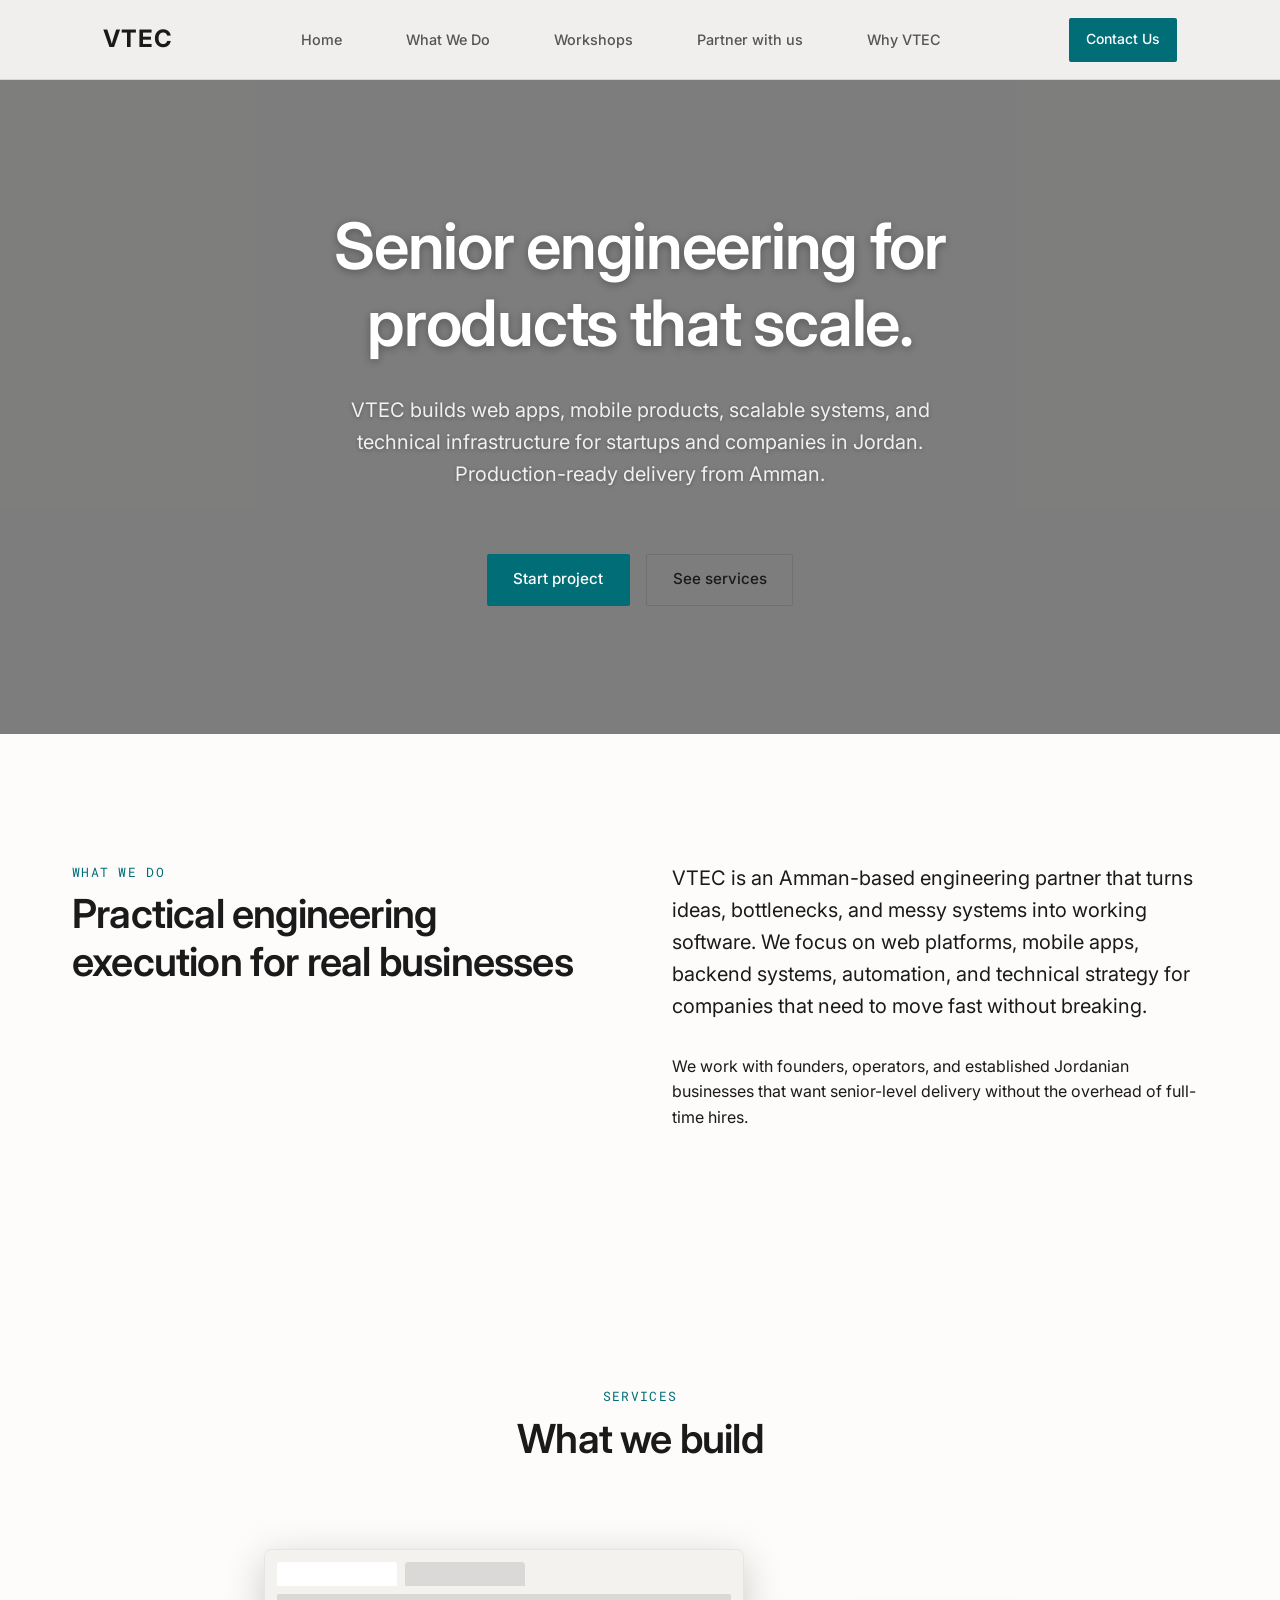
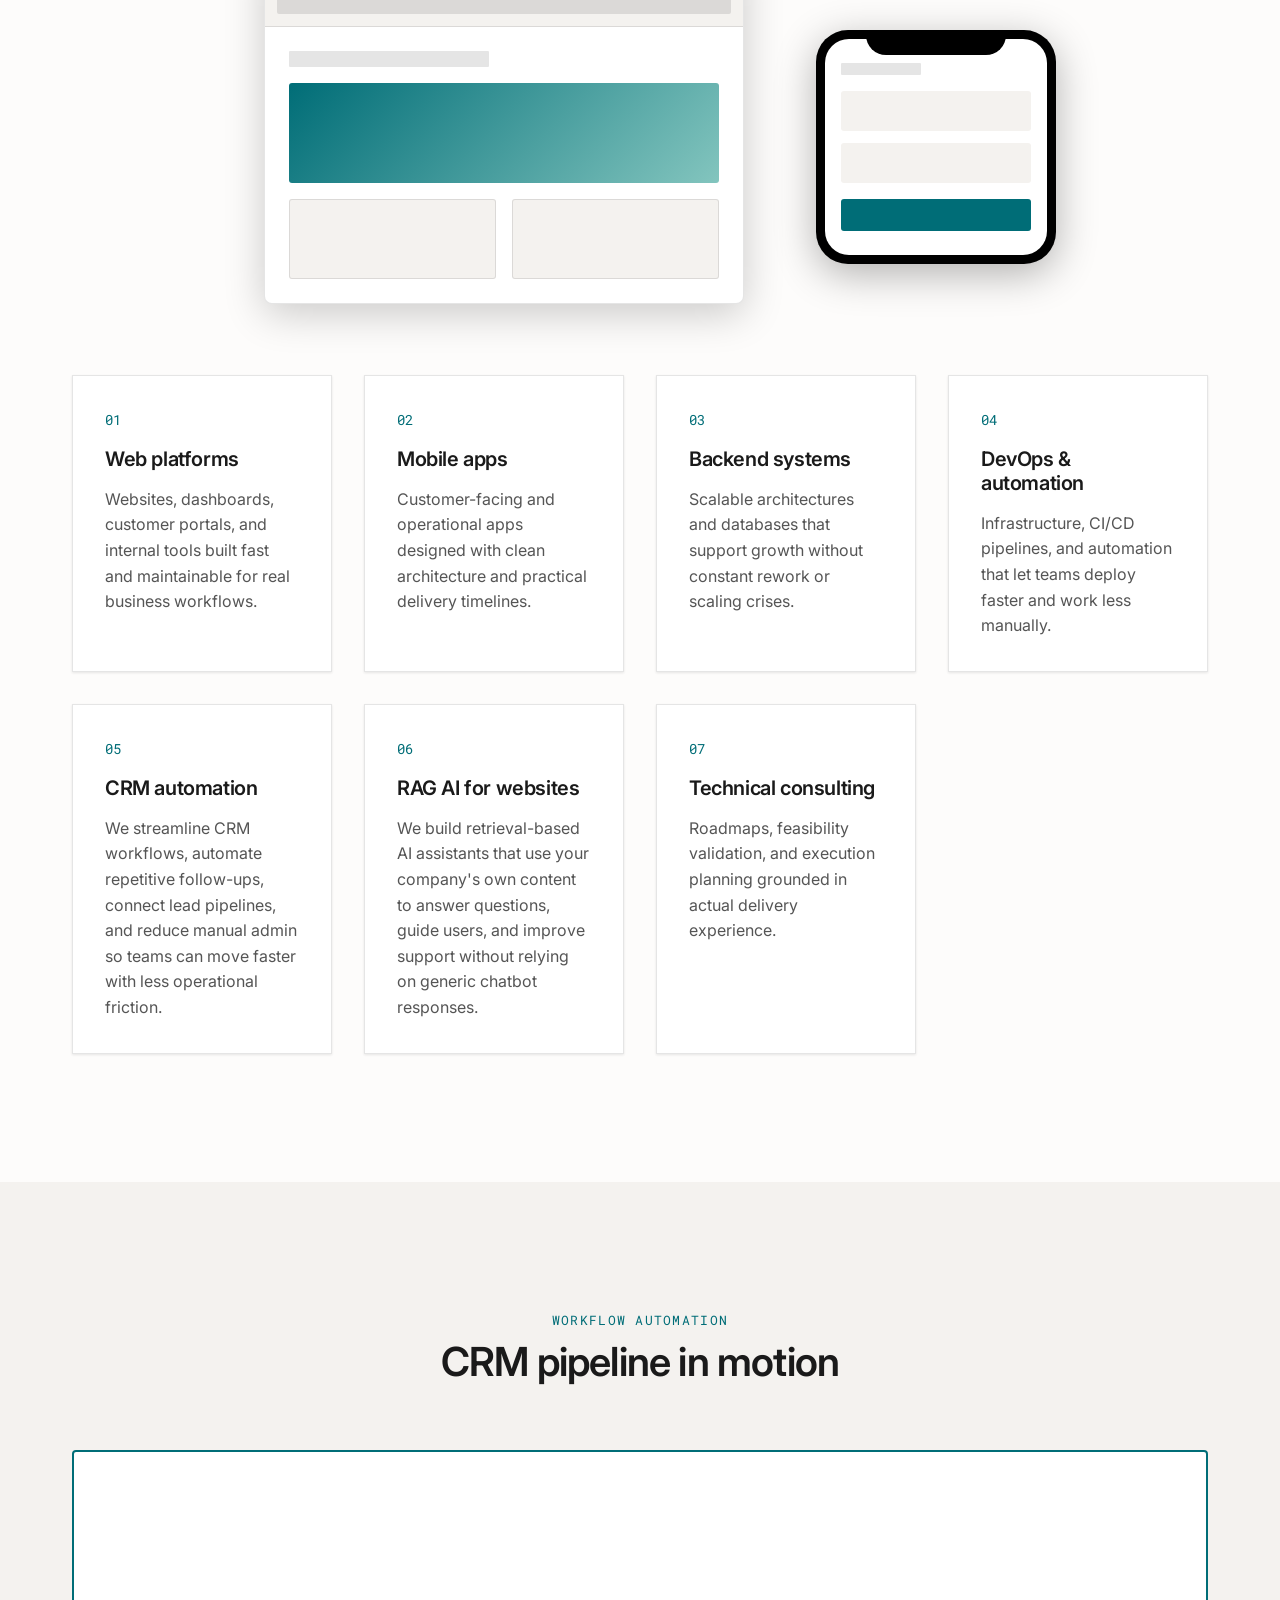
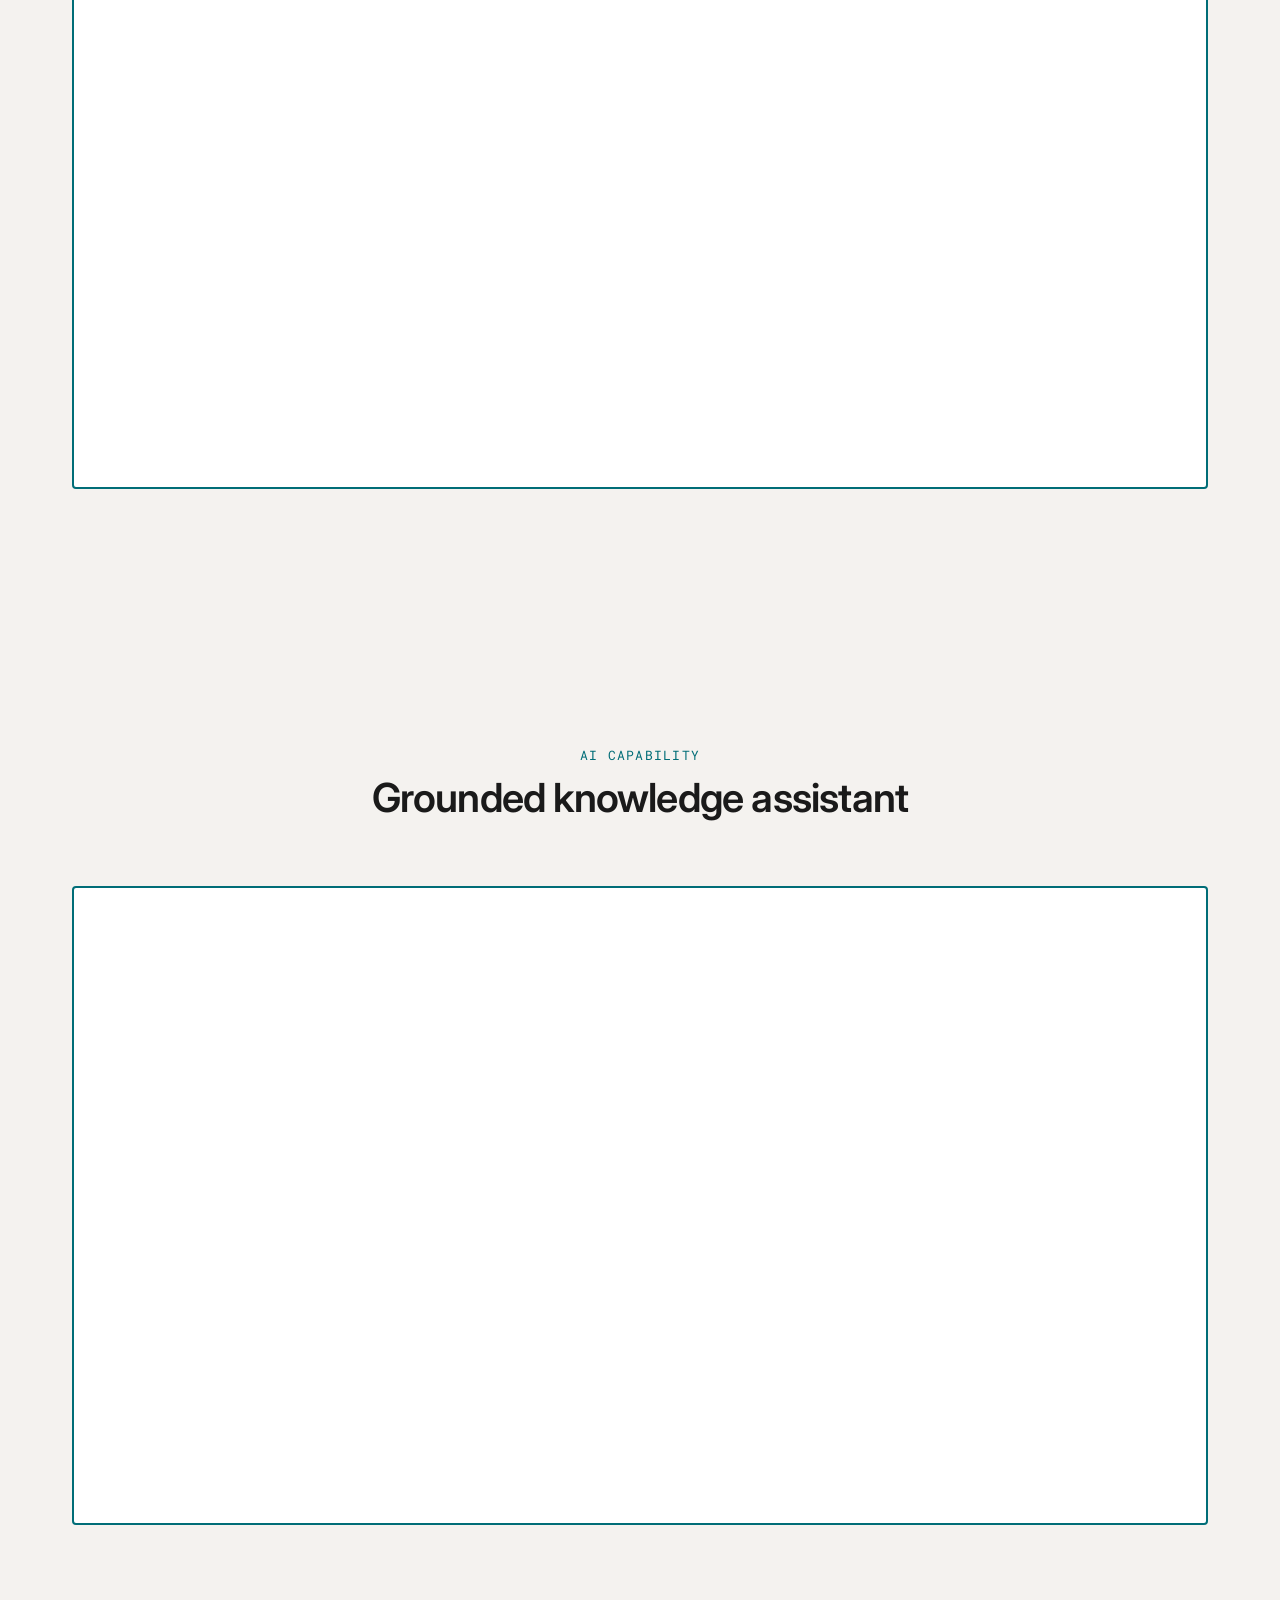
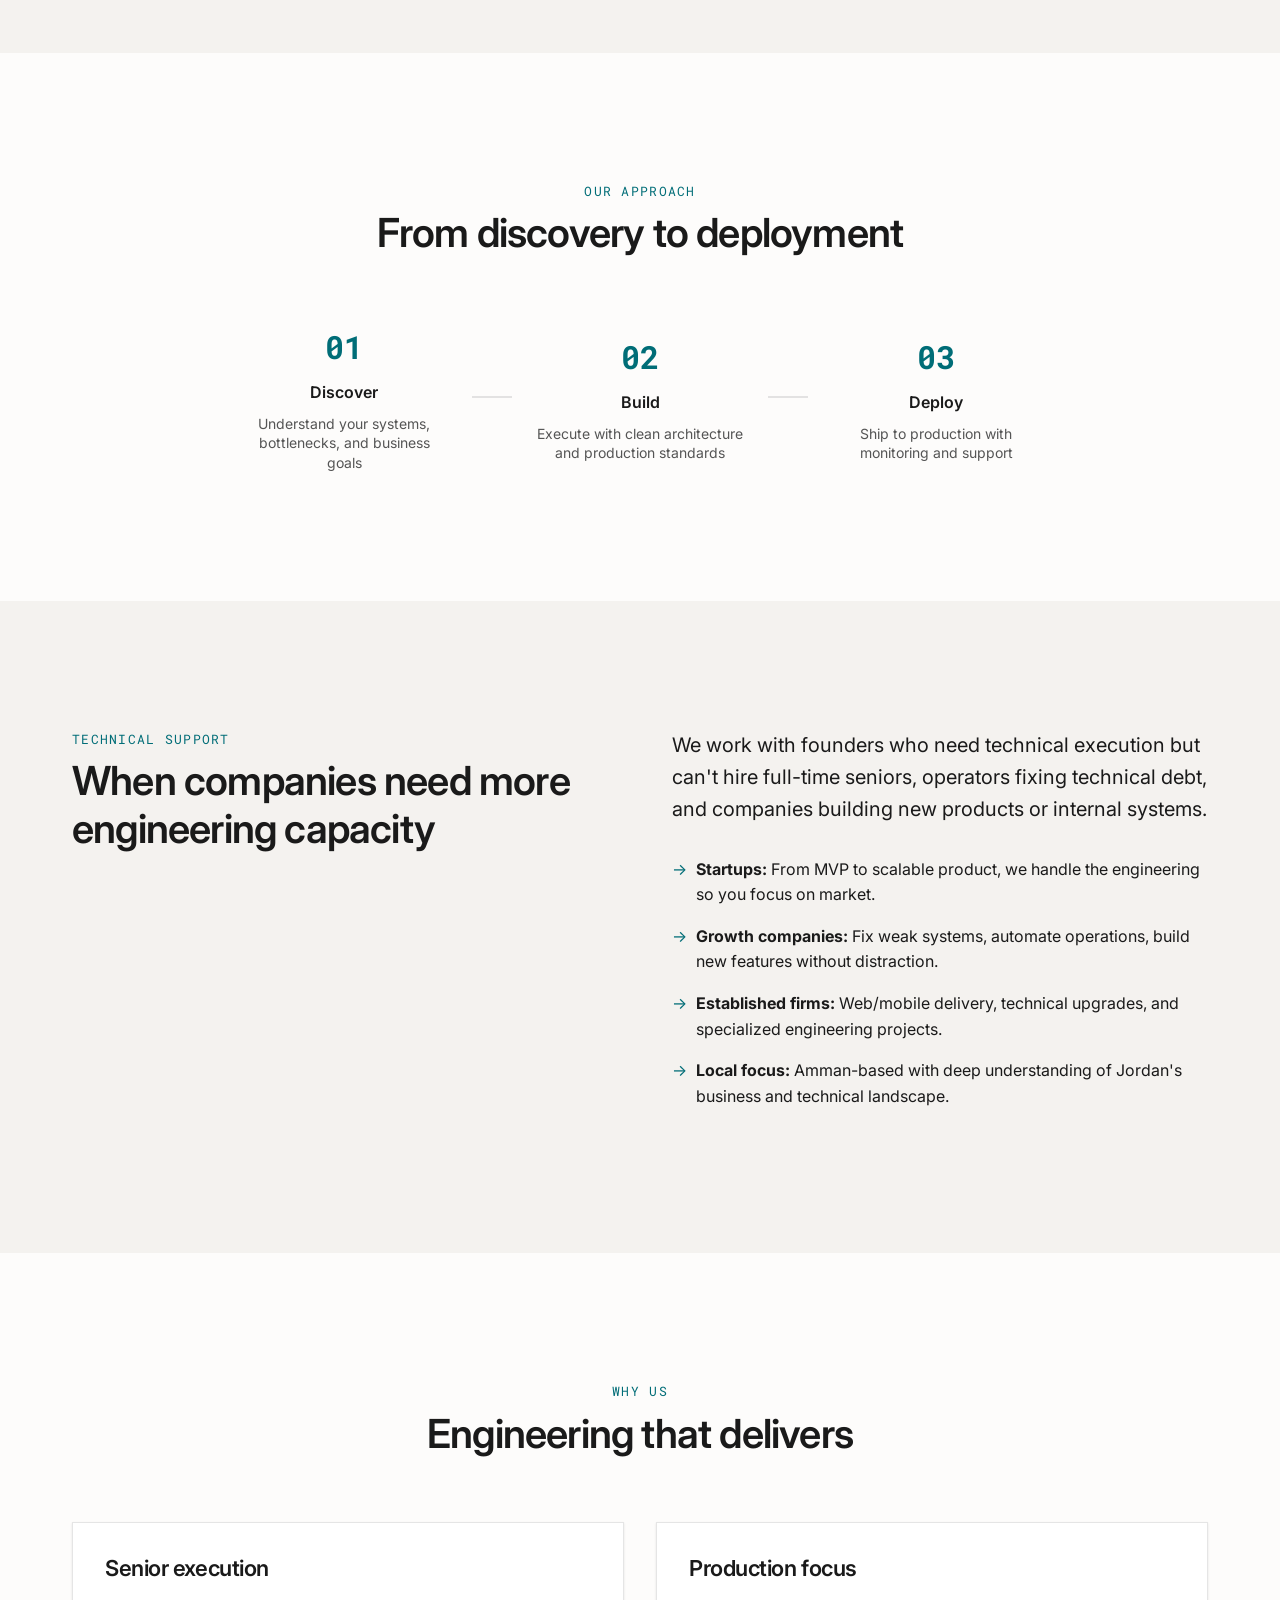
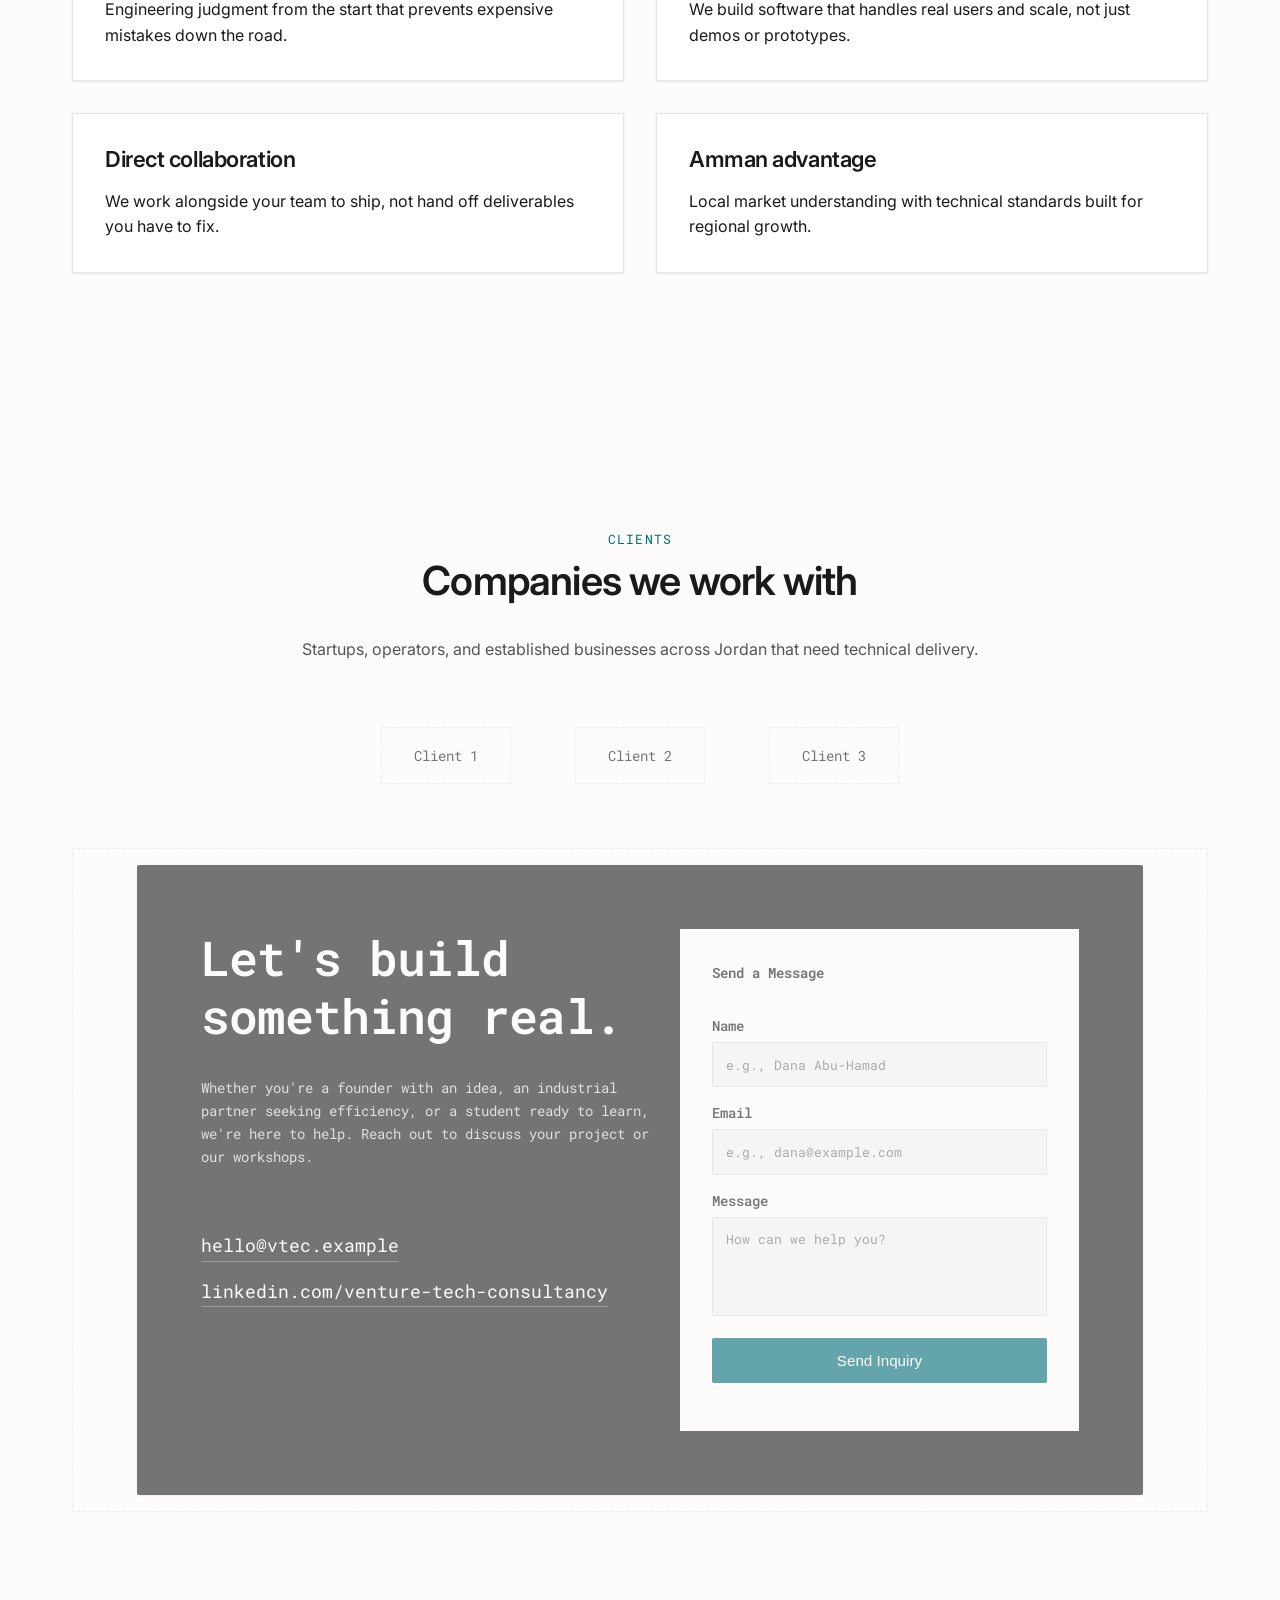
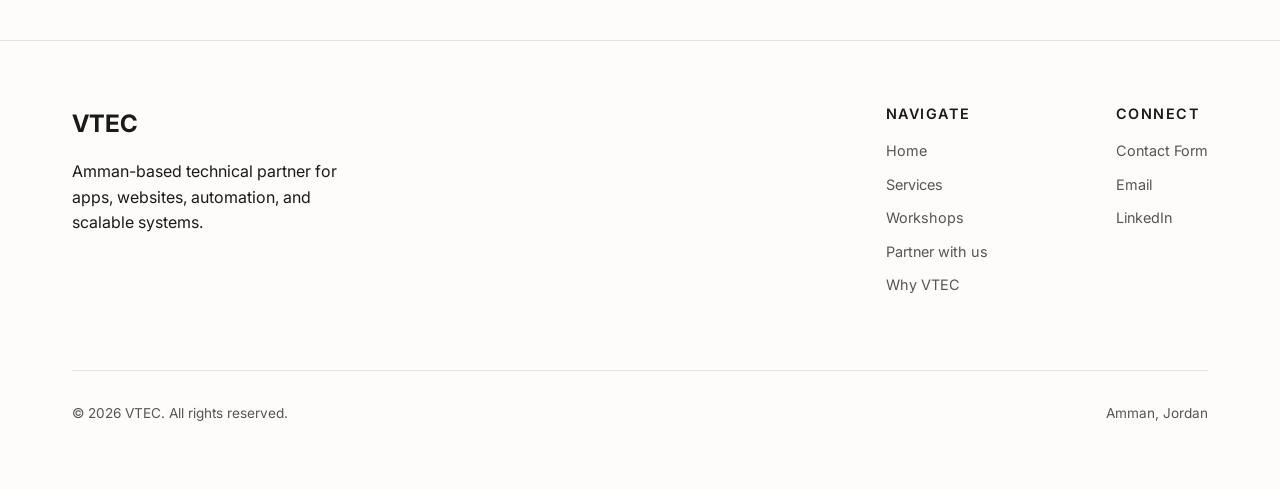
==== index.html @ 95e5ad6f "New pages added" ====
<!DOCTYPE html>
<html lang="en" class="">
<head>
    <meta charset="UTF-8">
    <meta name="viewport" content="width=device-width, initial-scale=1.0">
    <title>VTEC | Practical Technology, Robotics & AI in Jordan</title>
    <meta name="description" content="VTEC provides practical robotics solutions, AI applications, and technical workshops to empower startups, youth, and industry partners in Jordan.">
    <link rel="canonical" href="https://vtec.example.com/">

    <!-- SEO & Social: Meta tags for search engines and social media sharing -->
    <meta property="og:type" content="website">
    <meta property="og:url" content="https://vtec.example.com/"> <!-- Replace with actual domain -->
    <meta property="og:title" content="VTEC | Practical Technology, Robotics & AI in Jordan">
    <meta property="og:description" content="Bridging the gap between technical theory and real-world execution through robotics, AI, and industry expertise.">
    <meta property="og:image" content="https://vtec.example.com/assets/og-image.png"> <!-- Replace with actual domain -->
    <meta property="twitter:card" content="summary_large_image">
    <meta property="twitter:title" content="VTEC | Practical Technology, Robotics & AI in Jordan">
    <meta property="twitter:description" content="Bridging the gap between technical theory and real-world execution through robotics, AI, and industry expertise.">

    <!-- Favicon -->
    <link rel="icon" href="assets/favicon.svg" type="image/svg+xml">
    <link rel="alternate icon" href="assets/favicon.ico">

    <!-- Fonts -->
    <link rel="preconnect" href="https://fonts.googleapis.com">
    <link rel="preconnect" href="https://fonts.gstatic.com" crossorigin>
    <link href="https://fonts.googleapis.com/css2?family=Inter:wght@400;500;600;700&family=Roboto+Mono:wght@400;500&display=swap" rel="stylesheet">

    <!-- Stylesheet -->
    <link rel="stylesheet" href="style.css">
    
    <!-- JS -->
    <script defer src="script.js"></script>
</head>
<body>

    <header id="header" class="header">
        <!-- Section: Navigation - Sticky header with mobile menu and theme toggle -->
        <div class="container">
            <div class="header-inner">
                <a href="#hero" class="logo" aria-label="VTEC Home">
                    <span class="logo-text">VTEC</span>
                </a>
                <nav class="nav" id="nav-menu" aria-label="Main navigation">
                    <ul class="nav-list">
                        <li><a href="#hero" class="nav-link">Home</a></li>
                        <li><a href="#services" class="nav-link">What We Do</a></li>
                        <li><a href="workshops.html" class="nav-link">Workshops</a></li>
                        <li><a href="partner.html" class="nav-link">Partner with us</a></li>
                        <li><a href="#why-vtec" class="nav-link">Why VTEC</a></li>
                    </ul>
                </nav>
                <div class="header-actions">
                    <a href="#contact" class="btn btn-primary btn-sm">Contact Us</a>
                    <button class="mobile-nav-toggle" id="mobile-nav-toggle" aria-controls="nav-menu" aria-expanded="false" aria-label="Toggle navigation menu">
                        <span class="bar"></span>
                        <span class="bar"></span>
                        <span class="bar"></span>
                    </button>
                </div>
            </div>
        </div>
    </header>

<main>
  <!-- Section: Hero - Main value proposition and primary call to action -->
  <section class="hero" id="hero">
    <div class="hero-video-bg">
      <video autoplay muted loop playsinline class="hero-video">
        <source src="assets/videos/12120613_1920_1080_60fps.mp4" type="video/mp4">
      </video>
      <div class="hero-overlay"></div>
    </div>
    <div class="container">
      <div class="hero-content">
        <h1 class="hero-title">Senior engineering for products that scale.</h1>
        <p class="hero-description">VTEC builds web apps, mobile products, scalable systems, and technical infrastructure for startups and companies in Jordan. Production-ready delivery from Amman.</p>
        <div class="hero-btns">
          <a href="#contact" class="btn btn-primary">Start project</a>
          <a href="#services" class="btn btn-secondary">See services</a>
        </div>
      </div>
    </div>
  </section>

  <!-- Section: About - Company mission and core philosophy -->
  <section class="section about" id="about">
    <div class="container grid-layout">
      <div class="section-header">
        <span class="section-label">What we do</span>
        <h2 class="section-title">Practical engineering execution for real businesses</h2>
      </div>
      <div class="section-body">
        <p class="text-large">VTEC is an Amman-based engineering partner that turns ideas, bottlenecks, and messy systems into working software. We focus on web platforms, mobile apps, backend systems, automation, and technical strategy for companies that need to move fast without breaking.</p>
        <p>We work with founders, operators, and established Jordanian businesses that want senior-level delivery without the overhead of full-time hires.</p>
      </div>
    </div>
  </section>

<!-- Section: Services - Core business pillars and service offerings -->
<section class="section services" id="services">
  <div class="container">
    <div class="section-header centered">
      <span class="section-label">Services</span>
      <h2 class="section-title">What we build</h2>
    </div>
    <!-- Services Visual: Browser & Mobile Mockup -->
    <div class="services-visual">
      <div class="device-mockup browser-mockup">
        <div class="browser-chrome">
          <div class="browser-tabs">
            <div class="browser-tab active"></div>
            <div class="browser-tab"></div>
          </div>
          <div class="browser-address"></div>
        </div>
        <div class="browser-content">
          <div class="content-header"></div>
          <div class="content-hero"></div>
          <div class="content-cards">
            <div class="content-card"></div>
            <div class="content-card"></div>
          </div>
        </div>
      </div>
      <div class="device-mockup mobile-mockup">
        <div class="mobile-notch"></div>
        <div class="mobile-content">
          <div class="mobile-header"></div>
          <div class="mobile-section"></div>
          <div class="mobile-section"></div>
          <div class="mobile-button"></div>
        </div>
      </div>
    </div>
    <div class="services-grid">
      <div class="service-item" style="--i:1">
        <span class="service-num">01</span>
        <h3 class="service-title">Web platforms</h3>
        <p class="service-desc">Websites, dashboards, customer portals, and internal tools built fast and maintainable for real business workflows.</p>
      </div>
      <div class="service-item" style="--i:2">
        <span class="service-num">02</span>
        <h3 class="service-title">Mobile apps</h3>
        <p class="service-desc">Customer-facing and operational apps designed with clean architecture and practical delivery timelines.</p>
      </div>
      <div class="service-item" style="--i:3">
        <span class="service-num">03</span>
        <h3 class="service-title">Backend systems</h3>
        <p class="service-desc">Scalable architectures and databases that support growth without constant rework or scaling crises.</p>
      </div>
      <div class="service-item" style="--i:4">
        <span class="service-num">04</span>
        <h3 class="service-title">DevOps & automation</h3>
        <p class="service-desc">Infrastructure, CI/CD pipelines, and automation that let teams deploy faster and work less manually.</p>
      </div>
      <div class="service-item" style="--i:5">
        <span class="service-num">05</span>
        <h3 class="service-title">CRM automation</h3>
        <p class="service-desc">We streamline CRM workflows, automate repetitive follow-ups, connect lead pipelines, and reduce manual admin so teams can move faster with less operational friction.</p>
      </div>
      <div class="service-item" style="--i:6">
        <span class="service-num">06</span>
        <h3 class="service-title">RAG AI for websites</h3>
        <p class="service-desc">We build retrieval-based AI assistants that use your company's own content to answer questions, guide users, and improve support without relying on generic chatbot responses.</p>
      </div>
      <div class="service-item" style="--i:7">
        <span class="service-num">07</span>
        <h3 class="service-title">Technical consulting</h3>
        <p class="service-desc">Roadmaps, feasibility validation, and execution planning grounded in actual delivery experience.</p>
      </div>
    </div>
  </div>
</section>

<!-- CRM Automation Visual Section -->
<section class="section crm-visual" id="crm-visual">
  <div class="container">
    <div class="section-header centered">
      <span class="section-label">Workflow automation</span>
      <h2 class="section-title">CRM pipeline in motion</h2>
    </div>
    <div class="crm-card">
      <video autoplay muted loop playsinline class="crm-video">
        <source src="assets/videos/7439149-uhd_2160_4096_25fps.mp4" type="video/mp4">
      </video>
    </div>
  </div>
</section>

<!-- AI Assistant Visual Section -->
<section class="section ai-visual" id="ai-visual">
  <div class="container">
    <div class="section-header centered">
      <span class="section-label">AI capability</span>
      <h2 class="section-title">Grounded knowledge assistant</h2>
    </div>
    <div class="ai-card">
      <video autoplay muted loop playsinline class="ai-video">
        <source src="assets/videos/15254965_1920_1080_24fps.mp4" type="video/mp4">
      </video>
    </div>
  </div>
</section>

<!-- Process Visual Section -->
<section class="section process-visual" id="process-visual">
  <div class="container">
    <div class="section-header centered">
      <span class="section-label">Our approach</span>
      <h2 class="section-title">From discovery to deployment</h2>
    </div>
    <div class="process-strip">
      <div class="process-step">
        <div class="process-number">01</div>
        <div class="process-name">Discover</div>
        <div class="process-desc">Understand your systems, bottlenecks, and business goals</div>
      </div>
      <div class="process-line"></div>
      <div class="process-step">
        <div class="process-number">02</div>
        <div class="process-name">Build</div>
        <div class="process-desc">Execute with clean architecture and production standards</div>
      </div>
      <div class="process-line"></div>
      <div class="process-step">
        <div class="process-number">03</div>
        <div class="process-name">Deploy</div>
        <div class="process-desc">Ship to production with monitoring and support</div>
      </div>
    </div>
  </div>
</section>

  <!-- Section: Ecosystem - Community engagement and youth empowerment initiatives -->
  <section class="section workshops alternate-bg" id="workshops">
    <div class="container grid-layout">
      <div class="section-header">
        <span class="section-label">Technical support</span>
        <h2 class="section-title">When companies need more engineering capacity</h2>
      </div>
      <div class="section-body">
        <p class="text-large">We work with founders who need technical execution but can't hire full-time seniors, operators fixing technical debt, and companies building new products or internal systems.</p>
        <ul class="feature-list">
          <li><strong>Startups:</strong> From MVP to scalable product, we handle the engineering so you focus on market.</li>
          <li><strong>Growth companies:</strong> Fix weak systems, automate operations, build new features without distraction.</li>
          <li><strong>Established firms:</strong> Web/mobile delivery, technical upgrades, and specialized engineering projects.</li>
          <li><strong>Local focus:</strong> Amman-based with deep understanding of Jordan's business and technical landscape.</li>
        </ul>
      </div>
    </div>
  </section>

  <!-- Section: Why VTEC - Competitive advantages and regional relevance -->
  <section class="section why-vtec" id="why-vtec">
    <div class="container">
      <div class="section-header centered">
        <span class="section-label">Why us</span>
        <h2 class="section-title">Engineering that delivers</h2>
      </div>
      <div class="asymmetric-grid">
        <div class="grid-card">
          <h3>Senior execution</h3>
          <p>Engineering judgment from the start that prevents expensive mistakes down the road.</p>
        </div>
        <div class="grid-card">
          <h3>Production focus</h3>
          <p>We build software that handles real users and scale, not just demos or prototypes.</p>
        </div>
        <div class="grid-card">
          <h3>Direct collaboration</h3>
          <p>We work alongside your team to ship, not hand off deliverables you have to fix.</p>
        </div>
        <div class="grid-card">
          <h3>Amman advantage</h3>
          <p>Local market understanding with technical standards built for regional growth.</p>
        </div>
      </div>
    </div>
  </section>

  <!-- Section: Partners - Trust signals and collaboration network -->
  <section class="section partners" id="partners">
    <div class="container">
      <div class="section-header centered">
        <span class="section-label">Clients</span>
        <h2 class="section-title">Companies we work with</h2>
      </div>
      <p class="section-subtitle">Startups, operators, and established businesses across Jordan that need technical delivery.</p>
      <div class="logo-strip-placeholder">
        <div class="logo-item-placeholder"><span>Client 1</span></div>
        <div class="logo-item-placeholder"><span>Client 2</span></div>
        <div class="logo-item-placeholder"><span>Client 3</span></div>
        <div class="logo-item-placeholder

        <!-- Section: Contact - Lead generation form with Google Apps Script integration -->
        <section class="section cta-section" id="contact">
            <div class="container">
                <div class="cta-card">
                    <div class="cta-content">
                        <h2 class="cta-title">Let's build something real.</h2>
                        <p class="cta-text">Whether you're a founder with an idea, an industrial partner seeking efficiency, or a student ready to learn, we're here to help. Reach out to discuss your project or our workshops.</p>
                        <div class="contact-methods">
                            <a href="mailto:hello@vtec.example" class="contact-link">hello@vtec.example</a>
                            <a href="https://www.linkedin.com/company/venture-tech-consultancy/?viewAsMember=true" target="_blank" rel="noopener noreferrer" class="contact-link">linkedin.com/venture-tech-consultancy</a>
                        </div>
                    </div>
                    <div class="cta-form-wrapper">
                        <!-- Form configuration: Submission is intercepted by script.js and sent to Google Apps Script -->
                        <form id="contact-form">
                            <p class="form-title">Send a Message</p>
                            <div class="form-group">
                                <label for="name">Name</label>
                                <input type="text" id="name" name="name" required aria-required="true" placeholder="e.g., Dana Abu-Hamad">
                            </div>
                            <div class="form-group">
                                <label for="email">Email</label>
                                <input type="email" id="email" name="email" required aria-required="true" placeholder="e.g., dana@example.com">
                            </div>
                            <div class="form-group">
                                <label for="message">Message</label>
                                <textarea id="message" name="message" rows="4" required aria-required="true" placeholder="How can we help you?"></textarea>
                            </div>
                            <button type="submit" class="btn btn-primary btn-block">Send Inquiry</button>
                            <p class="form-status" id="form-status" aria-live="polite"></p>
                        </form>
                    </div>
                </div>
            </div>
        </section>
    </main>

    <footer class="footer">
        <div class="container">
            <div class="footer-main">
                <div class="footer-brand">
                    <a href="#hero" class="footer-logo">VTEC</a>
                    <p>Amman-based technical partner for apps, websites, automation, and scalable systems.</p>
                </div>
                <div class="footer-nav">
                    <div class="footer-nav-col">
                        <h4>Navigate</h4>
                        <ul>
                            <li><a href="index.html#hero">Home</a></li>
                            <li><a href="index.html#services">Services</a></li>
                            <li><a href="workshops.html">Workshops</a></li>
                            <li><a href="partner.html">Partner with us</a></li>
                            <li><a href="index.html#why-vtec">Why VTEC</a></li>
                        </ul>
                    </div>
                    <div class="footer-nav-col">
                        <h4>Connect</h4>
                        <ul>
                            <li><a href="#contact">Contact Form</a></li>
                            <li><a href="mailto:hello@vtec.example" aria-label="Contact us via email">Email</a></li>
                            <li><a href="https://www.linkedin.com/company/venture-tech-consultancy/?viewAsMember=true" target="_blank" rel="noopener noreferrer" aria-label="Visit our LinkedIn profile">LinkedIn</a></li>
                        </ul>
                    </div>
                </div>
            </div>
            <div class="footer-bottom">
                <p>&copy; 2026 VTEC. All rights reserved.</p>
                <p>Amman, Jordan</p>
            </div>
        </div>
    </footer>

</body>
</html>
---- style.css ----
/* ========================================
   SECTION: CSS CUSTOM PROPERTIES (Design Tokens)
   ======================================== */
:root {
    /* Colors - Light Mode: Neutral palette with industrial teal accent */
    --bg: #FDFCFB; /* Warm off-white */
    --bg-alt: #F4F2EF; /* Slightly darker neutral */
    --text: #1A1A1A; /* Charcoal */
    --text-muted: #555555;
    --accent: #006D77; /* Muted Industrial Teal */
    --accent-light: #83C5BE;
    --border: rgba(0, 0, 0, 0.1);
    --card-bg: #FFFFFF;
    --color-success: #16a34a;
    --color-error: #dc2626;
    --header-bg: rgba(253, 252, 251, 0.9);
    
    /* Spacing: Consistent scale for layout and components */
    --space-xs: 0.5rem;
    --space-sm: 1rem;
    --space-md: 2rem;
    --space-lg: 4rem;
    --space-xl: 8rem;
    
    /* Typography: Inter for readability, Roboto Mono for technical accents */
    --font-main: 'Inter', -apple-system, BlinkMacSystemFont, "Segoe UI", Roboto, Helvetica, Arial, sans-serif;
    --font-mono: 'Roboto Mono', monospace;
    
    /* Layout: Standardized dimensions and effects */
    --container-width: 1200px;
    --header-height: 80px;
    --radius: 2px; /* Sharp, professional look */
    --transition: 0.3s cubic-bezier(0.4, 0, 0.2, 1);
}

/* ========================================
   SECTION: DARK MODE OVERRIDES
   ======================================== */
[data-theme="dark"] {
    --bg: #121212;
    --bg-alt: #1E1E1E;
    --text: #F0F0F0;
    --text-muted: #AAAAAA;
    --accent: #83C5BE;
    --accent-light: #006D77;
    --border: rgba(255, 255, 255, 0.1);
    --card-bg: #1A1A1A;
    --color-success: #22c55e;
    --color-error: #ef4444;
    --header-bg: rgba(18, 18, 18, 0.9);
}

/* ========================================
   SECTION: RESET & BASE STYLES
   ======================================== */
*, *::before, *::after {
    box-sizing: border-box;
    margin: 0;
    padding: 0;
}

html {
    scroll-behavior: smooth;
    font-size: 16px;
}

body {
    font-family: var(--font-main);
    background-color: var(--bg);
    color: var(--text);
    line-height: 1.6;
    -webkit-font-smoothing: antialiased;
    transition: background-color var(--transition), color var(--transition);
}

h1, h2, h3, h4 {
    line-height: 1.2;
    font-weight: 600;
    letter-spacing: -0.02em;
}

h3 {
    font-size: 1.375rem;
}

a {
    text-decoration: none;
    color: inherit;
    transition: var(--transition);
}

ul {
    list-style: none;
}

img {
    max-width: 100%;
    display: block;
}

/* ========================================
   SECTION: COMPONENT STYLES
   ======================================== */
.container {
    max-width: var(--container-width);
    margin: 0 auto;
    padding: 0 var(--space-md);
}

.btn {
    display: inline-flex;
    align-items: center;
    justify-content: center;
    padding: 0.8rem 1.6rem;
    font-weight: 500;
    font-size: 0.95rem;
    border-radius: var(--radius);
    cursor: pointer;
    border: 1px solid transparent;
    transition: var(--transition);
}

.btn-primary {
    background-color: var(--accent);
    color: #FFFFFF;
}

.btn-primary:hover {
    background-color: #005A63;
    color: #FFFFFF;
}

[data-theme="dark"] .btn-primary {
    color: #121212;
}

[data-theme="dark"] .btn-primary:hover {
    background-color: #6DB3AB;
    color: #121212;
}

.btn-secondary {
    background-color: transparent;
    border-color: var(--border);
    color: var(--text);
}

.btn-secondary:hover {
    background-color: var(--bg-alt);
    border-color: var(--text);
}

.btn-sm {
    padding: 0.6rem 1rem;
    font-size: 0.875rem;
    min-height: 44px;
}

.btn-block {
    width: 100%;
}

.btn:disabled {
    opacity: 0.6;
    cursor: not-allowed;
}

/* Focus indicators for keyboard accessibility */
a:focus-visible,
button:focus-visible,
input:focus-visible,
textarea:focus-visible,
select:focus-visible {
    outline: 2px solid var(--accent);
    outline-offset: 2px;
}

.theme-toggle:focus-visible {
    outline: 2px solid var(--accent);
    outline-offset: 4px;
    border-radius: 4px;
}

/* ========================================
   SECTION: HEADER & NAVIGATION
   ======================================== */
.header {
    position: fixed;
    top: 0;
    left: 0;
    width: 100%;
    height: var(--header-height);
    background-color: var(--header-bg);
    backdrop-filter: blur(8px);
    border-bottom: 1px solid var(--border);
    z-index: 1000;
    display: flex;
    align-items: center;
    transition: transform 0.3s ease;
}

/* Header hide/show on scroll logic handled via JS */
.header.hide {
    transform: translateY(-100%);
}

.header-inner {
    display: flex;
    align-items: center;
    justify-content: space-between;
    width: 100%;
}

.logo {
    font-size: 1.5rem;
    font-weight: 700;
    letter-spacing: 0.05em;
    color: var(--text);
    margin-right: var(--space-xl);
}

.nav-list {
    display: flex;
    gap: var(--space-lg);
}

.nav-link {
    font-size: 0.9rem;
    font-weight: 500;
    color: var(--text-muted);
}

.nav-link:hover {
    color: var(--accent);
}

.header-actions {
    display: flex;
    align-items: center;
    gap: var(--space-lg);
    margin-left: var(--space-xl);
}

/* Theme Toggle: Switches between light and dark modes */
.theme-toggle {
    background: none;
    border: none;
    color: var(--text);
    cursor: pointer;
    display: flex;
    align-items: center;
    justify-content: center;
    padding: 0.75rem;
    min-width: 44px;
    min-height: 44px;
}

.sun-icon { display: none; }
.moon-icon { display: block; }

[data-theme="dark"] .sun-icon { display: block; }
[data-theme="dark"] .moon-icon { display: none; }

/* Mobile Nav Toggle: Hamburger menu for small screens */
.mobile-nav-toggle {
    display: none;
    flex-direction: column;
    gap: 8px;
    background: none;
    border: none;
    cursor: pointer;
    padding: 10px 8px;
    min-width: 44px;
    min-height: 44px;
    justify-content: center;
}

.mobile-nav-toggle .bar {
    width: 24px;
    height: 2px;
    background-color: var(--text);
    transition: var(--transition);
}

/* ========================================
   SECTION: HERO & CREDIBILITY STRIP
   ======================================== */
.hero {
    padding-top: calc(var(--header-height) + var(--space-xl));
    padding-bottom: var(--space-xl);
    background-color: var(--bg);
    position: relative;
    overflow: hidden;
    display: flex;
    align-items: center;
    justify-content: center;
    min-height: 60vh;
}

.hero-video-bg {
    position: absolute;
    top: 0;
    left: 0;
    width: 100%;
    height: 100%;
    z-index: 0;
    overflow: hidden;
}

.hero-video {
    width: 100%;
    height: 100%;
    object-fit: cover;
    object-position: center;
}

.hero-overlay {
    position: absolute;
    top: 0;
    left: 0;
    width: 100%;
    height: 100%;
    background: rgba(0, 0, 0, 0.5);
    z-index: 1;
}

.hero-content {
    max-width: 800px;
    margin: 0 auto;
    text-align: center;
    position: relative;
    z-index: 2;
}

.hero-title {
    font-size: clamp(2.5rem, 5vw, 4rem);
    margin-bottom: var(--space-md);
    color: #FFFFFF;
    text-shadow: 0 2px 8px rgba(0, 0, 0, 0.3);
}

.hero-description {
    font-size: 1.25rem;
    color: #F0F0F0;
    margin-bottom: var(--space-lg);
    max-width: 600px;
    margin-left: auto;
    margin-right: auto;
    text-shadow: 0 1px 4px rgba(0, 0, 0, 0.3);
}

.hero-btns {
    display: flex;
    gap: var(--space-sm);
    justify-content: center;
}

/* ========================================
   SECTION: GENERAL PAGE SECTIONS
   ======================================== */
.section {
    padding: var(--space-xl) 0;
}

.alternate-bg {
    background-color: var(--bg-alt);
}

.section-header {
    margin-bottom: var(--space-lg);
}

.section-header.centered {
    text-align: center;
}

.section-label {
    display: block;
    font-family: var(--font-mono);
    font-size: 0.8rem;
    text-transform: uppercase;
    color: var(--accent);
    margin-bottom: var(--space-xs);
    letter-spacing: 0.1em;
}

.section-title {
    font-size: 2.5rem;
    max-width: 600px;
}

.centered .section-title {
    margin-left: auto;
    margin-right: auto;
}

.section-subtitle {
    text-align: center;
    max-width: 700px;
    margin: calc(-1 * var(--space-md)) auto var(--space-lg);
    color: var(--text-muted);
}

/* Grid Layout: Used for About and Ecosystem sections */
.grid-layout {
    display: grid;
    grid-template-columns: 1fr 1fr;
    gap: var(--space-lg);
    align-items: start;
}

.text-large {
    font-size: 1.25rem;
    margin-bottom: var(--space-md);
    color: var(--text);
}

.feature-list li {
    margin-bottom: var(--space-sm);
    padding-left: 1.5rem;
    position: relative;
}

.feature-list li::before {
    content: "→";
    position: absolute;
    left: 0;
    color: var(--accent);
}

/* Services Grid: Responsive grid for core pillars and benefits */
.services-grid {
    display: grid;
    grid-template-columns: repeat(auto-fit, minmax(250px, 1fr));
    gap: var(--space-md);
}

.service-item {
    padding: var(--space-md);
    border: 1px solid var(--border);
    background-color: var(--card-bg);
    transition: var(--transition);
    box-shadow: 0 1px 3px rgba(0, 0, 0, 0.06), 0 1px 2px rgba(0, 0, 0, 0.04);
}

.service-item:hover {
    border-color: var(--accent);
    transform: translateY(-5px);
}

.service-num {
    display: block;
    font-family: var(--font-mono);
    font-size: 0.9rem;
    color: var(--accent);
    margin-bottom: var(--space-sm);
}

.service-title {
    font-size: 1.25rem;
    margin-bottom: var(--space-sm);
}

.service-desc {
    font-size: 1rem;
    color: var(--text-muted);
}

/* Asymmetric Grid: Editorial-style grid for 'Why VTEC' section */
.asymmetric-grid {
    display: grid;
    grid-template-columns: repeat(12, 1fr);
    gap: var(--space-md);
}

.grid-card {
    grid-column: span 6;
    padding: var(--space-md);
    background-color: var(--card-bg);
    border: 1px solid var(--border);
    box-shadow: 0 1px 3px rgba(0, 0, 0, 0.06), 0 1px 2px rgba(0, 0, 0, 0.04);
}

.grid-card:nth-child(1) { grid-column: span 6; }
.grid-card:nth-child(2) { grid-column: span 6; }
.grid-card:nth-child(3) { grid-column: span 6; }
.grid-card:nth-child(4) { grid-column: span 6; }

.grid-card h3 {
    font-size: 1.375rem;
    margin-bottom: var(--space-sm);
}

/* Logo Strip: Placeholder for partner and client logos */
.logo-strip-placeholder {
    display: flex;
    justify-content: center;
    align-items: center;
    flex-wrap: wrap;
    gap: var(--space-lg);
    opacity: 0.6;
}

.logo-item-placeholder {
    font-family: var(--font-mono);
    font-size: 0.9rem;
    padding: var(--space-sm) var(--space-md);
    border: 1px dashed var(--border);
}

/* ========================================
   SECTION: FORMS & INPUTS
   ======================================== */
.cta-card {
    display: grid;
    grid-template-columns: 1.2fr 1fr;
    background-color: var(--text);
    color: var(--bg);
    padding: var(--space-lg);
    border-radius: var(--radius);
    box-shadow: 0 1px 3px rgba(0, 0, 0, 0.06), 0 1px 2px rgba(0, 0, 0, 0.04);
}

.cta-title {
    font-size: 3rem;
    margin-bottom: var(--space-md);
}

.cta-text {
    margin-bottom: var(--space-lg);
    opacity: 0.8;
}

.contact-methods {
    display: flex;
    flex-direction: column;
    gap: var(--space-sm);
}

.contact-link {
    font-family: var(--font-mono);
    font-size: 1.1rem;
    border-bottom: 1px solid rgba(255,255,255,0.3);
    width: fit-content;
}

.contact-link:hover {
    border-color: var(--bg);
}

.cta-form-wrapper {
    background-color: var(--bg);
    color: var(--text);
    padding: var(--space-md);
}

.form-title {
    font-weight: 600;
    margin-bottom: var(--space-md);
}

.form-group {
    margin-bottom: var(--space-sm);
}

.form-group label {
    display: block;
    font-size: 0.85rem;
    margin-bottom: 4px;
    font-weight: 500;
}

.form-group input, 
.form-group textarea {
    width: 100%;
    padding: 0.8rem;
    border: 1px solid var(--border);
    background-color: var(--bg-alt);
    color: var(--text);
    font-family: inherit;
    border-radius: var(--radius);
}

.form-group textarea {
    resize: none;
}

.form-group input:focus, 
.form-group textarea:focus {
    outline: none;
    border-color: var(--accent);
}

.form-status {
    margin-top: var(--space-sm);
    font-size: 0.85rem;
    text-align: center;
}

/* ========================================
   SECTION: FOOTER
   ======================================== */
.footer {
    padding: var(--space-lg) 0;
    border-top: 1px solid var(--border);
    background-color: var(--bg);
}

.footer-main {
    display: flex;
    justify-content: space-between;
    margin-bottom: var(--space-lg);
}

.footer-brand {
    max-width: 300px;
}

.footer-logo {
    font-size: 1.5rem;
    font-weight: 700;
    display: block;
    margin-bottom: var(--space-sm);
}

.footer-nav {
    display: flex;
    gap: var(--space-xl);
}

.footer-nav h4 {
    font-size: 0.9rem;
    text-transform: uppercase;
    letter-spacing: 0.1em;
    margin-bottom: var(--space-sm);
}

.footer-nav ul li {
    margin-bottom: 0.5rem;
}

.footer-nav ul li a {
    color: var(--text-muted);
    font-size: 0.9rem;
}

.footer-nav ul li a:hover {
    color: var(--accent);
}

.footer-bottom {
    padding-top: var(--space-md);
    border-top: 1px solid var(--border);
    display: flex;
    justify-content: space-between;
    font-size: 0.85rem;
    color: var(--text-muted);
}

/* ========================================
   SECTION: PAGE-SPECIFIC STYLES
   ======================================== */

/* Partner Form Section - Additional spacing */
#partner-form-section {
    margin-top: var(--space-lg);
}

#partner-form-section .section-header {
    margin-bottom: var(--space-xl);
}

#partner-form-section .section-title {
    margin-bottom: var(--space-md);
}

/* Partner Page Specific Styles */
.partner-form-wrapper {
    max-width: 700px;
    margin: 0 auto;
    background-color: var(--card-bg);
    padding: var(--space-lg);
    border: 1px solid var(--border);
    box-shadow: 0 1px 3px rgba(0, 0, 0, 0.06), 0 1px 2px rgba(0, 0, 0, 0.04);
}

.partner-form {
    display: flex;
    flex-direction: column;
    gap: var(--space-sm);
}

.form-row {
    display: grid;
    grid-template-columns: 1fr 1fr;
    gap: var(--space-sm);
}

.form-group .required {
    color: var(--accent);
    margin-left: 2px;
}

.form-group select {
    width: 100%;
    padding: 0.8rem;
    border: 1px solid var(--border);
    background-color: var(--bg-alt);
    color: var(--text);
    font-family: inherit;
    border-radius: var(--radius);
    font-size: inherit;
    cursor: pointer;
    appearance: none;
    background-image: url("data:image/svg+xml,%3Csvg xmlns='http://www.w3.org/2000/svg' width='16' height='16' viewBox='0 0 24 24' fill='none' stroke='%23555' stroke-width='2' stroke-linecap='round' stroke-linejoin='round'%3E%3Cpolyline points='6 9 12 15 18 9'%3E%3C/polyline%3E%3C/svg%3E");
    background-repeat: no-repeat;
    background-position: right 0.8rem center;
    padding-right: 2.5rem;
}

.form-group select:focus {
    outline: none;
    border-color: var(--accent);
}

[data-theme="dark"] .form-group select {
    background-image: url("data:image/svg+xml,%3Csvg xmlns='http://www.w3.org/2000/svg' width='16' height='16' viewBox='0 0 24 24' fill='none' stroke='%23aaa' stroke-width='2' stroke-linecap='round' stroke-linejoin='round'%3E%3Cpolyline points='6 9 12 15 18 9'%3E%3C/polyline%3E%3C/svg%3E");
}

/* Workshop Page Specific Styles */
.workshop-grid {
    display: grid;
    grid-template-columns: repeat(auto-fit, minmax(280px, 1fr));
    gap: var(--space-md);
}

.workshop-card {
    background-color: var(--card-bg);
    border: 1px solid var(--border);
    padding: var(--space-md);
    transition: var(--transition);
    display: flex;
    flex-direction: column;
    box-shadow: 0 1px 3px rgba(0, 0, 0, 0.06), 0 1px 2px rgba(0, 0, 0, 0.04);
}

.workshop-card:hover {
    border-color: var(--accent);
    transform: translateY(-4px);
}

.workshop-header {
    display: flex;
    justify-content: space-between;
    align-items: center;
    margin-bottom: var(--space-sm);
    flex-wrap: wrap;
    gap: var(--space-xs);
}

.workshop-duration {
    font-family: var(--font-mono);
    font-size: 0.8rem;
    color: var(--accent);
    text-transform: uppercase;
    letter-spacing: 0.05em;
}

.workshop-badge {
    font-family: var(--font-mono);
    font-size: 0.8rem;
    padding: 4px 8px;
    border: 1px solid var(--border);
    color: var(--text-muted);
    text-transform: uppercase;
    letter-spacing: 0.05em;
}

.workshop-title {
    font-size: 1.25rem;
    margin-bottom: var(--space-sm);
    font-weight: 600;
}

.workshop-desc {
    font-size: 1rem;
    color: var(--text-muted);
    line-height: 1.6;
    margin-bottom: var(--space-md);
    flex-grow: 1;
}

.workshop-meta {
    font-size: 0.9rem;
    color: var(--text-muted);
    margin-bottom: var(--space-md);
    padding-top: var(--space-sm);
    border-top: 1px solid var(--border);
}

.workshop-meta strong {
    color: var(--text);
}

.form-group select:invalid {
    color: var(--text-muted);
}

.form-group select option {
    color: var(--text);
    background-color: var(--card-bg);
}

/* ========================================
   SECTION: RESPONSIVE BREAKPOINTS
   ======================================== */
@media (max-width: 992px) {
    .grid-layout, .cta-card {
        grid-template-columns: 1fr;
    }
    
    .footer-main {
        flex-direction: column;
        gap: var(--space-lg);
    }
}

@media (max-width: 768px) {
    :root {
        --space-xl: 4rem;
        --space-lg: 2.5rem;
    }
    
    .nav {
        display: none; /* Mobile menu logic in JS */
    }
    
    .mobile-nav-toggle {
        display: flex;
    }
    
    .hero-btns {
        flex-direction: column;
    }

    .hero-btns .btn {
        width: 100%;
    }

    .header-actions .btn {
        display: none;
    }
    
    .asymmetric-grid {
        grid-template-columns: 1fr;
    }
    
    .grid-card {
        grid-column: span 1 !important;
    }
    
    .footer-nav {
        flex-direction: column;
        gap: var(--space-md);
    }

    .form-row {
        grid-template-columns: 1fr;
    }

    .partner-form-wrapper {
        padding: var(--space-md);
    }
}

@media (max-width: 480px) {
    .cta-card {
        padding: var(--space-md);
    }
}

/* Mobile Nav Active State: Styles for the mobile menu when toggled */
.nav.active {
    display: block;
    position: fixed;
    top: var(--header-height);
    left: 0;
    width: 100%;
    height: calc(100vh - var(--header-height));
    background-color: var(--bg);
    padding: var(--space-md);
    z-index: 999;
}

.nav.active .nav-list {
    flex-direction: column;
    gap: var(--space-md);
    align-items: center;
}

/* ========================================
   VISUAL MOCKUPS & CUSTOM SECTIONS
   ======================================== */

/* Dashboard Mockup - About Section Visual */
.about-visual-separator {
    height: var(--space-lg);
}

.about-visual-container {
    margin: var(--space-lg) 0;
}

.dashboard-mockup {
    display: flex;
    background-color: var(--card-bg);
    border: 1px solid var(--border);
    height: 320px;
    overflow: hidden;
}

.dashboard-sidebar {
    width: 60px;
    background-color: var(--bg-alt);
    border-right: 1px solid var(--border);
    display: flex;
    flex-direction: column;
    gap: 1rem;
    padding: 1rem 0.5rem;
}

.sidebar-item {
    height: 8px;
    background-color: var(--border);
    border-radius: 1px;
}

.sidebar-item.active {
    background-color: var(--accent);
}

.dashboard-content {
    flex: 1;
    padding: 1.5rem;
    display: flex;
    flex-direction: column;
    gap: 1rem;
}

.dashboard-header {
    display: flex;
    justify-content: space-between;
    align-items: center;
}

.dashboard-title {
    height: 12px;
    width: 140px;
    background-color: var(--border);
    border-radius: 1px;
}

.dashboard-controls {
    display: flex;
    gap: 0.5rem;
}

.control-btn {
    width: 24px;
    height: 24px;
    background-color: var(--border);
    border-radius: 1px;
}

.metrics-grid {
    display: grid;
    grid-template-columns: repeat(3, 1fr);
    gap: 1rem;
}

.metric-card {
    background-color: var(--bg-alt);
    border: 1px solid var(--border);
    padding: 0.75rem;
    display: flex;
    flex-direction: column;
    gap: 0.5rem;
}

.metric-label {
    height: 6px;
    width: 60px;
    background-color: var(--border);
    border-radius: 1px;
}

.metric-value {
    height: 10px;
    width: 40px;
    background-color: var(--accent);
    border-radius: 1px;
}

.metric-bar {
    height: 4px;
    background: linear-gradient(to right, var(--accent), var(--accent-light));
    border-radius: 1px;
    margin-top: 0.25rem;
}

.dashboard-chart {
    display: flex;
    align-items: flex-end;
    gap: 0.5rem;
    flex: 1;
    background-color: var(--bg-alt);
    border: 1px solid var(--border);
    padding: 1rem 0.75rem;
}

.chart-bar {
    flex: 1;
    background-color: var(--accent);
    min-height: 20px;
}

.chart-bar:nth-child(2) { height: 60%; }
.chart-bar:nth-child(3) { height: 75%; }
.chart-bar:nth-child(4) { height: 50%; }

.dashboard-table {
    background-color: var(--bg-alt);
    border: 1px solid var(--border);
    font-size: 0.75rem;
}

.table-row {
    display: grid;
    grid-template-columns: 1fr 1fr 80px;
    border-bottom: 1px solid var(--border);
    height: 24px;
}

.table-row.header {
    background-color: var(--border);
}

.table-cell {
    padding: 0.25rem 0.5rem;
    background-color: var(--bg-alt);
}

.status-active {
    background-color: rgba(34, 197, 94, 0.1);
}

.status-pending {
    background-color: rgba(168, 85, 247, 0.1);
}

/* Browser & Mobile Mockup - Services Visual */
.services-visual {
    display: flex;
    justify-content: center;
    align-items: center;
    gap: 2rem;
    margin: 3rem 0;
    min-height: 400px;
    perspective: 1000px;
}

.device-mockup {
    background-color: var(--card-bg);
    border: 1px solid var(--border);
    box-shadow: 0 10px 40px rgba(0, 0, 0, 0.2);
}

.browser-mockup {
    width: 100%;
    max-width: 480px;
    border-radius: 8px;
    overflow: hidden;
}

.browser-chrome {
    background-color: var(--bg-alt);
    border-bottom: 1px solid var(--border);
    padding: 0.75rem;
}

.browser-tabs {
    display: flex;
    gap: 0.5rem;
    margin-bottom: 0.5rem;
}

.browser-tab {
    height: 24px;
    width: 120px;
    background-color: var(--border);
    border-radius: 3px 3px 0 0;
}

.browser-tab.active {
    background-color: var(--card-bg);
}

.browser-address {
    height: 20px;
    background-color: var(--border);
    border-radius: 2px;
}

.browser-content {
    padding: 1.5rem;
}

.content-header {
    height: 16px;
    width: 200px;
    background-color: var(--border);
    border-radius: 1px;
    margin-bottom: 1rem;
}

.content-hero {
    height: 100px;
    background: linear-gradient(135deg, var(--accent), var(--accent-light));
    border-radius: 3px;
    margin-bottom: 1rem;
}

.content-cards {
    display: grid;
    grid-template-columns: 1fr 1fr;
    gap: 1rem;
}

.content-card {
    height: 80px;
    background-color: var(--bg-alt);
    border: 1px solid var(--border);
    border-radius: 3px;
}

.mobile-mockup {
    width: 100%;
    max-width: 240px;
    background-color: #000;
    border-radius: 32px;
    padding: 8px;
    box-shadow: inset 0 0 0 8px #000, 0 10px 40px rgba(0, 0, 0, 0.3);
    position: relative;
    transform: translateX(40px) translateY(20px);
}

.mobile-notch {
    position: absolute;
    top: 0;
    left: 50%;
    transform: translateX(-50%);
    width: 140px;
    height: 24px;
    background-color: #000;
    border-radius: 0 0 20px 20px;
    z-index: 10;
}

.mobile-content {
    background-color: var(--card-bg);
    border-radius: 24px;
    overflow: hidden;
    padding: 1.5rem 1rem;
}

.mobile-header {
    height: 12px;
    width: 80px;
    background-color: var(--border);
    border-radius: 1px;
    margin-bottom: 1rem;
}

.mobile-section {
    height: 40px;
    background-color: var(--bg-alt);
    border-radius: 3px;
    margin-bottom: 0.75rem;
}

.mobile-button {
    height: 32px;
    background-color: var(--accent);
    border-radius: 3px;
    margin-top: 1rem;
}

/* Kanban CRM Board - CRM Visual Section */
.crm-visual {
    background-color: var(--bg-alt);
}

.crm-card {
    margin-top: 2rem;
    border: 2px solid var(--accent);
    border-radius: 4px;
    overflow: hidden;
    background-color: var(--card-bg);
    max-width: 100%;
    aspect-ratio: 16 / 9;
}

.crm-video {
    width: 100%;
    height: 100%;
    object-fit: cover;
    display: block;
}

.kanban-board {
    display: grid;
    grid-template-columns: repeat(auto-fit, minmax(200px, 1fr));
    gap: 1.5rem;
    margin-top: 2rem;
}

.kanban-column {
    display: flex;
    flex-direction: column;
    gap: 0.75rem;
}

.column-header {
    font-size: 0.875rem;
    font-weight: 600;
    color: var(--text-muted);
    text-transform: uppercase;
    letter-spacing: 0.05em;
    padding: 0.5rem 0;
    border-bottom: 2px solid var(--border);
}

.kanban-card {
    background-color: var(--card-bg);
    border: 1px solid var(--border);
    padding: 0.75rem;
    display: flex;
    flex-direction: column;
    gap: 0.5rem;
}

.card-title {
    height: 8px;
    width: 100%;
    background-color: var(--border);
    border-radius: 1px;
}

.card-meta {
    height: 6px;
    width: 70%;
    background-color: var(--border);
    border-radius: 1px;
}

.card-tag {
    display: inline-block;
    width: fit-content;
    height: 16px;
    padding: 0 0.5rem;
    border-radius: 2px;
    font-size: 0.65rem;
    font-weight: 500;
}

.new-tag {
    background-color: rgba(131, 197, 190, 0.2);
    color: var(--accent);
}

.qualified-tag {
    background-color: rgba(34, 197, 94, 0.2);
    color: #22c55e;
}

.followup-tag {
    background-color: rgba(168, 85, 247, 0.2);
    color: #a855f7;
}

.closed-tag {
    background-color: rgba(100, 116, 139, 0.2);
    color: #94a3b8;
}

/* AI Assistant Mockup - AI Visual Section */
.ai-visual {
    background-color: var(--bg-alt);
}

.ai-card {
    margin-top: 2rem;
    border: 2px solid var(--accent);
    border-radius: 4px;
    overflow: hidden;
    background-color: var(--card-bg);
    max-width: 100%;
    aspect-ratio: 16 / 9;
}

.ai-video {
    width: 100%;
    height: 100%;
    object-fit: cover;
    display: block;
}

.ai-mockup {
    display: grid;
    grid-template-columns: 2fr 1fr;
    gap: 1.5rem;
    margin-top: 2rem;
    align-items: start;
}

.ai-panel-main {
    background-color: var(--card-bg);
    border: 1px solid var(--border);
    border-radius: 4px;
    display: flex;
    flex-direction: column;
    height: 380px;
    overflow: hidden;
}

.chat-messages {
    flex: 1;
    padding: 1.5rem;
    display: flex;
    flex-direction: column;
    gap: 1rem;
    overflow-y: auto;
}

.message {
    display: flex;
    margin-bottom: 0.5rem;
}

.user-message {
    justify-content: flex-end;
}

.message-bubble {
    max-width: 70%;
    height: 40px;
    border-radius: 3px;
    background-color: var(--accent);
}

.message-bubble.short {
    width: 40%;
}

.assistant-message {
    justify-content: flex-start;
}

.assistant-message .message-bubble {
    background-color: var(--bg-alt);
    border: 1px solid var(--border);
}

.message-bubble.long {
    width: 80%;
    height: 56px;
}

.chat-input-area {
    border-top: 1px solid var(--border);
    padding: 1rem;
    display: flex;
    gap: 0.5rem;
}

.input-field {
    flex: 1;
    height: 36px;
    background-color: var(--bg-alt);
    border: 1px solid var(--border);
    border-radius: 3px;
}

.input-button {
    width: 36px;
    height: 36px;
    background-color: var(--accent);
    border-radius: 3px;
}

.ai-panel-context {
    background-color: var(--card-bg);
    border: 1px solid var(--border);
    border-radius: 4px;
    padding: 1rem;
    height: 380px;
    overflow-y: auto;
}

.context-header {
    height: 10px;
    width: 100px;
    background-color: var(--border);
    border-radius: 1px;
    margin-bottom: 0.75rem;
    margin-top: 0.5rem;
}

.context-header:first-child {
    margin-top: 0;
}

.context-item {
    height: 16px;
    background-color: var(--bg-alt);
    border-left: 2px solid var(--accent);
    padding: 0.5rem;
    font-size: 0.75rem;
    margin-bottom: 0.5rem;
    border-radius: 1px;
}

.context-divider {
    height: 1px;
    background-color: var(--border);
    margin: 1rem 0;
}

/* Process Strip - Process Visual Section */
.process-visual {
    background-color: transparent;
}

.process-strip {
    display: grid;
    grid-template-columns: 1fr auto 1fr auto 1fr;
    gap: 1.5rem;
    align-items: center;
    margin-top: 2rem;
    max-width: 800px;
    margin-left: auto;
    margin-right: auto;
}

.process-step {
    display: flex;
    flex-direction: column;
    align-items: center;
    text-align: center;
}

.process-number {
    font-size: 2rem;
    font-weight: 700;
    color: var(--accent);
    margin-bottom: 0.5rem;
    font-family: var(--font-mono);
}

.process-name {
    font-size: 1rem;
    font-weight: 600;
    margin-bottom: 0.5rem;
    color: var(--text);
}

.process-desc {
    font-size: 0.875rem;
    color: var(--text-muted);
    line-height: 1.4;
}

.process-line {
    width: 40px;
    height: 2px;
    background-color: var(--border);
}

@media (max-width: 768px) {
    .services-visual {
        flex-direction: column;
        gap: 1.5rem;
    }
    
    .mobile-mockup {
        transform: none;
    }
    
    .browser-mockup {
        max-width: 100%;
    }
    
    .mobile-mockup {
        max-width: 100%;
    }

    .process-strip {
        grid-template-columns: 1fr;
        gap: 2rem;
    }
    
    .process-line {
        display: none;
    }
    
    .ai-mockup {
        grid-template-columns: 1fr;
    }
}

.nav.active .nav-link {
    font-size: 1.5rem;
}

/* ========================================
   SECTION: DARK MODE CARD & COMPONENT FIXES
   ======================================== */
[data-theme="dark"] .service-item,
[data-theme="dark"] .grid-card,
[data-theme="dark"] .workshop-card,
[data-theme="dark"] .partner-form-wrapper {
    box-shadow: 0 1px 3px rgba(0, 0, 0, 0.2), 0 1px 2px rgba(0, 0, 0, 0.15);
}

[data-theme="dark"] .cta-card {
    background-color: #1E1E1E;
    color: #F0F0F0;
    box-shadow: 0 1px 3px rgba(0, 0, 0, 0.2), 0 1px 2px rgba(0, 0, 0, 0.15);
}

[data-theme="dark"] .cta-form-wrapper {
    background-color: #2A2A2A;
    color: #F0F0F0;
}

[data-theme="dark"] .contact-link {
    border-bottom-color: rgba(255, 255, 255, 0.2);
}
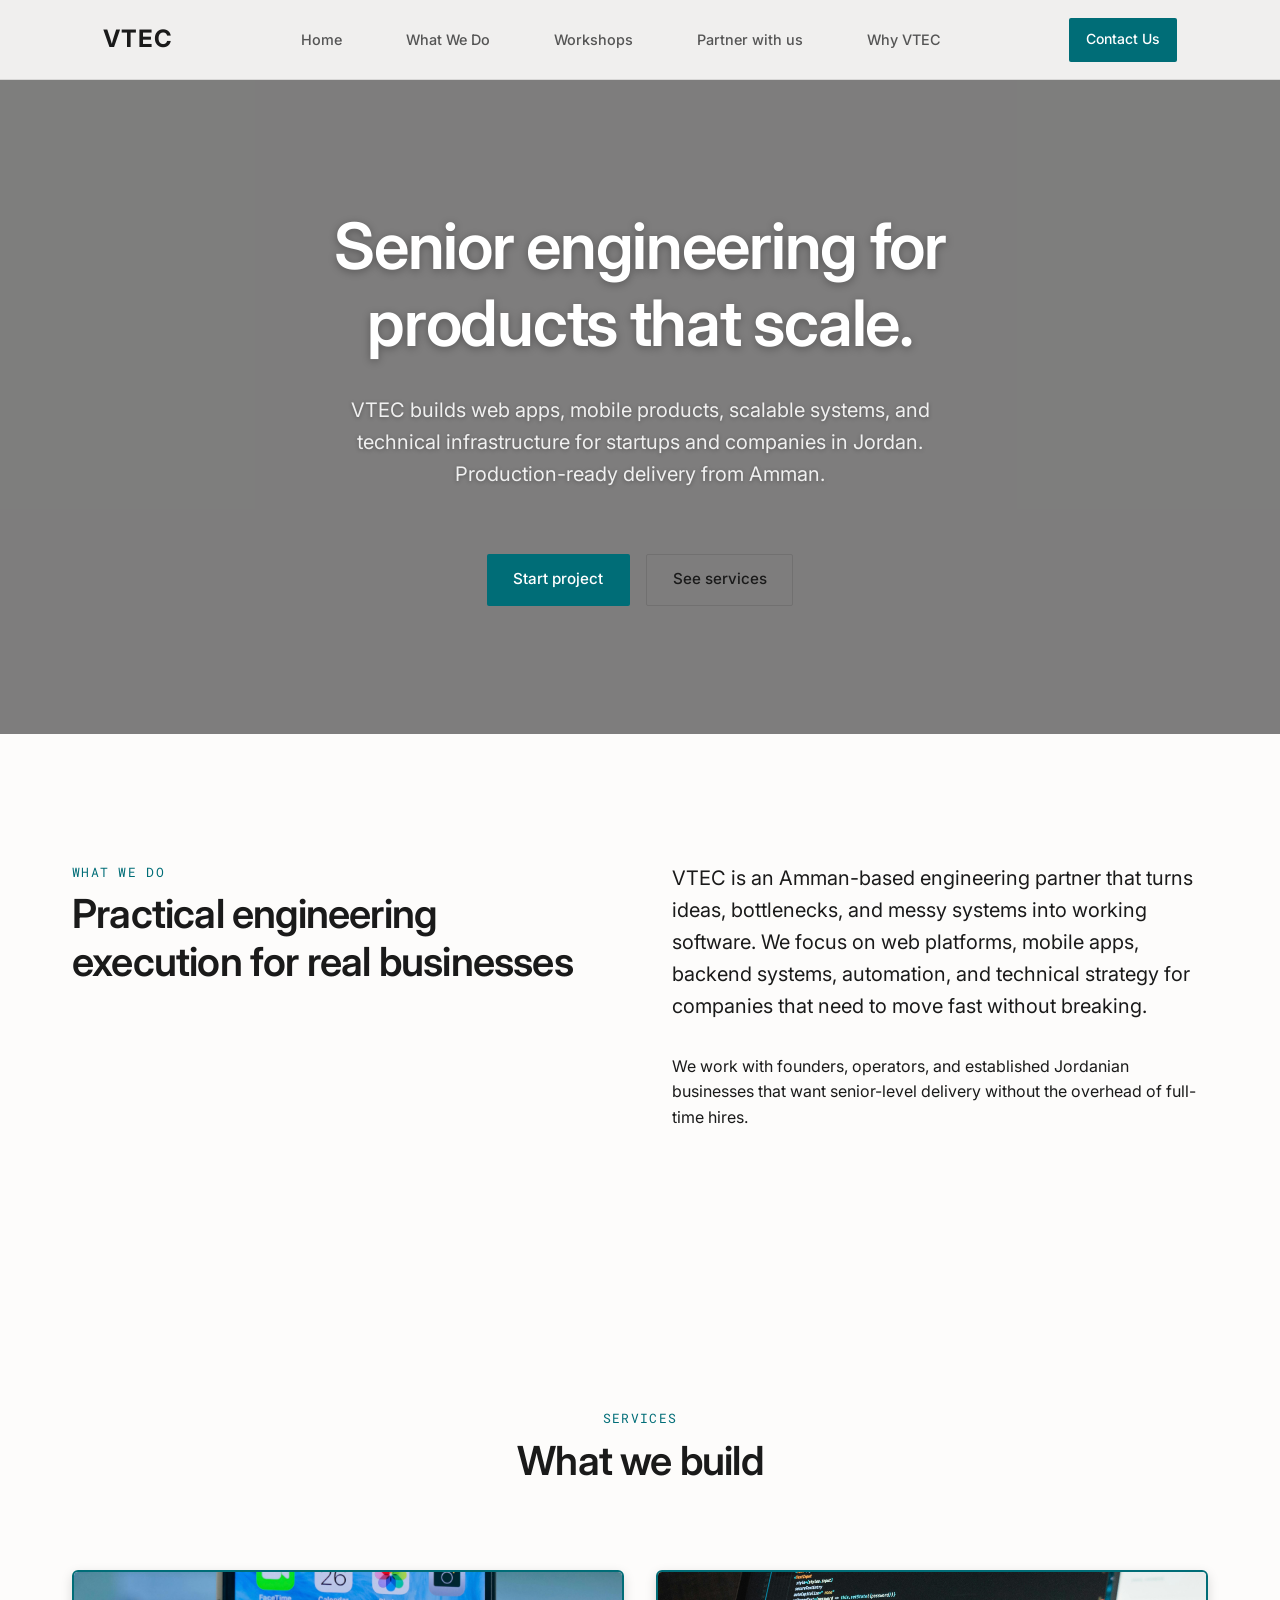
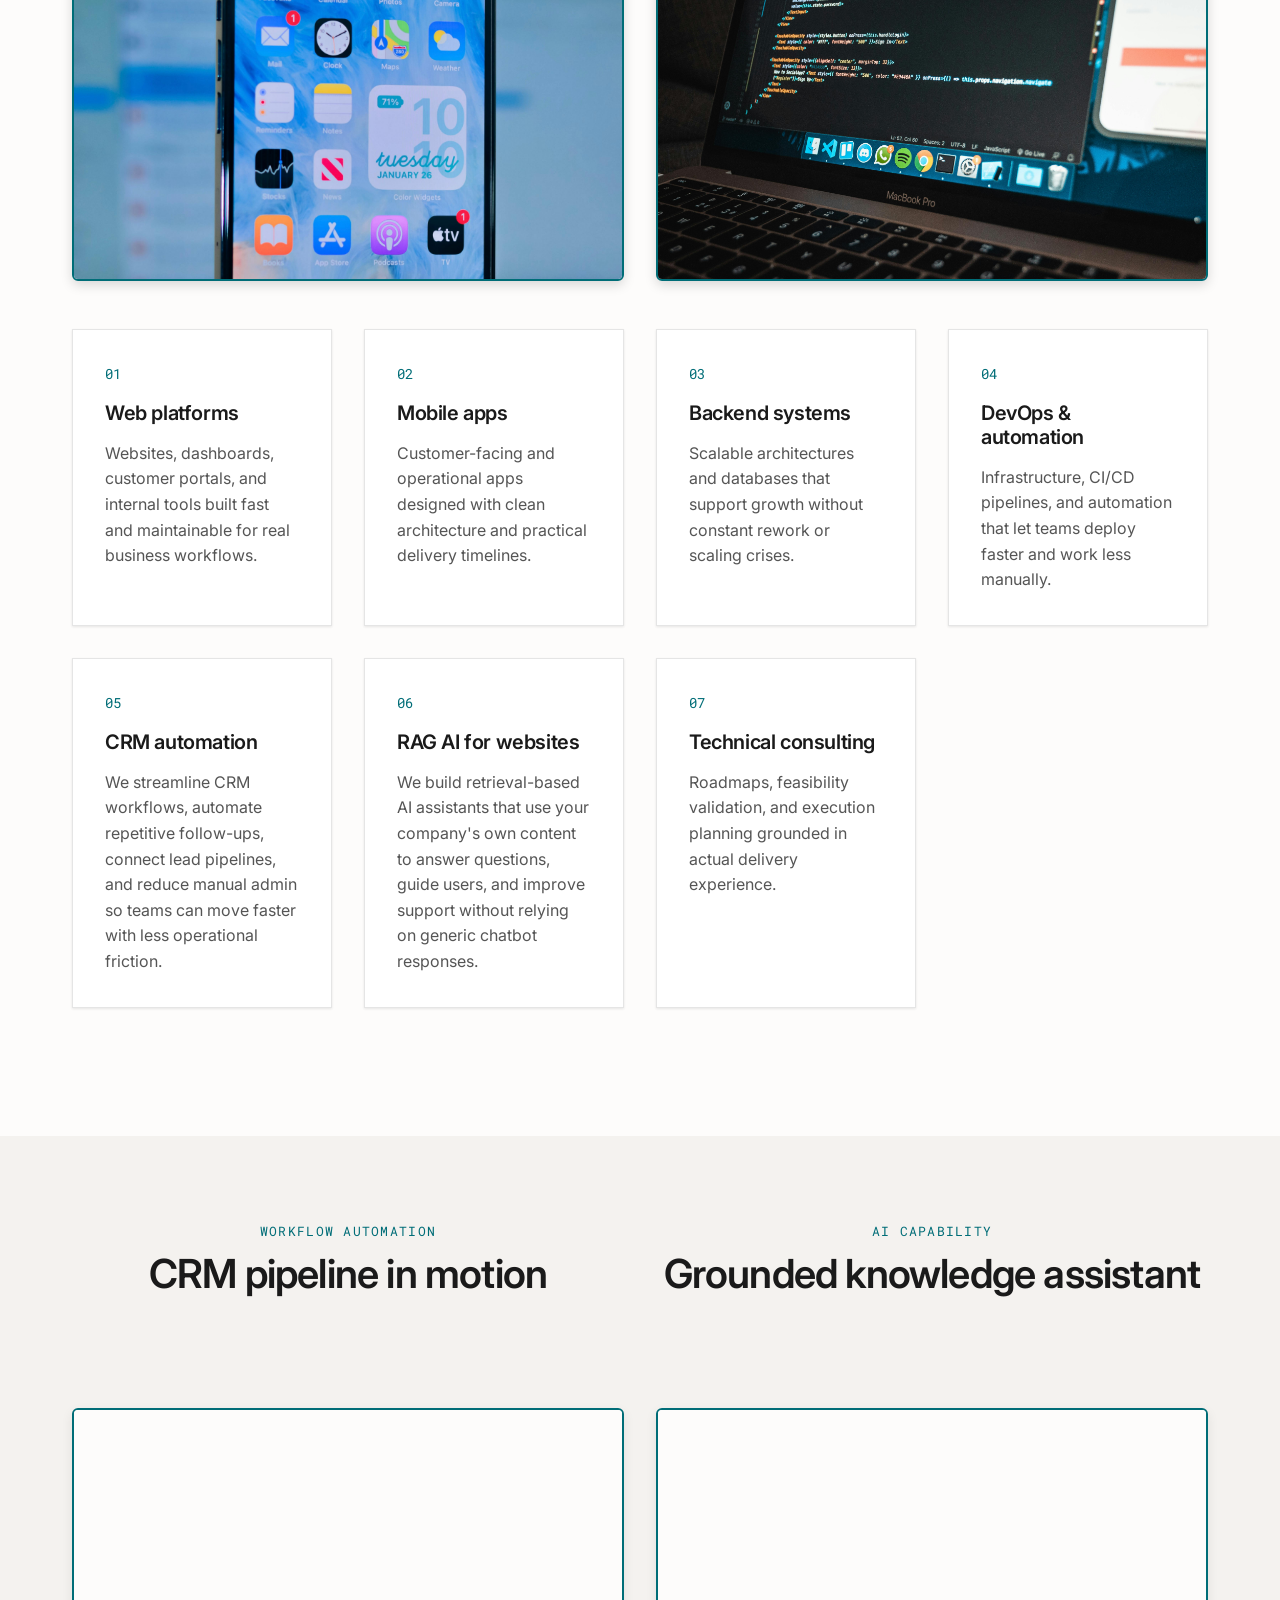
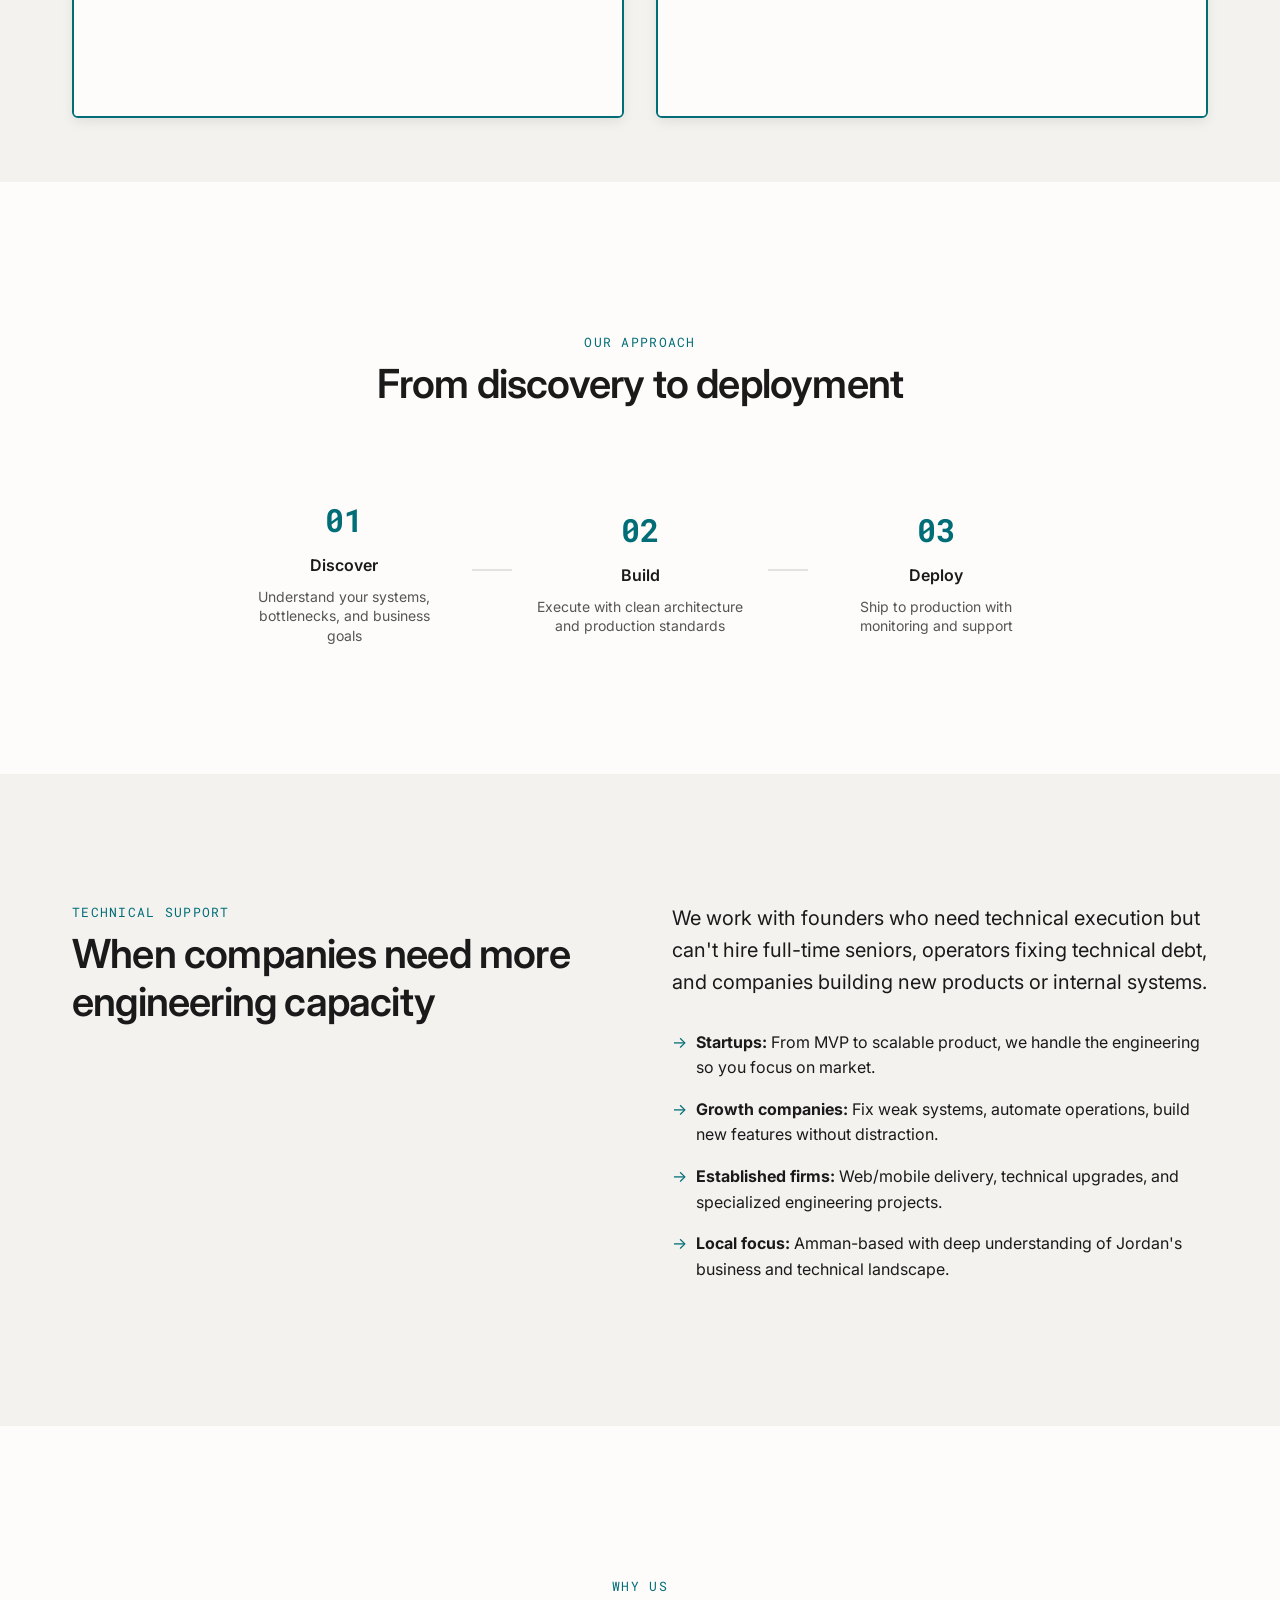
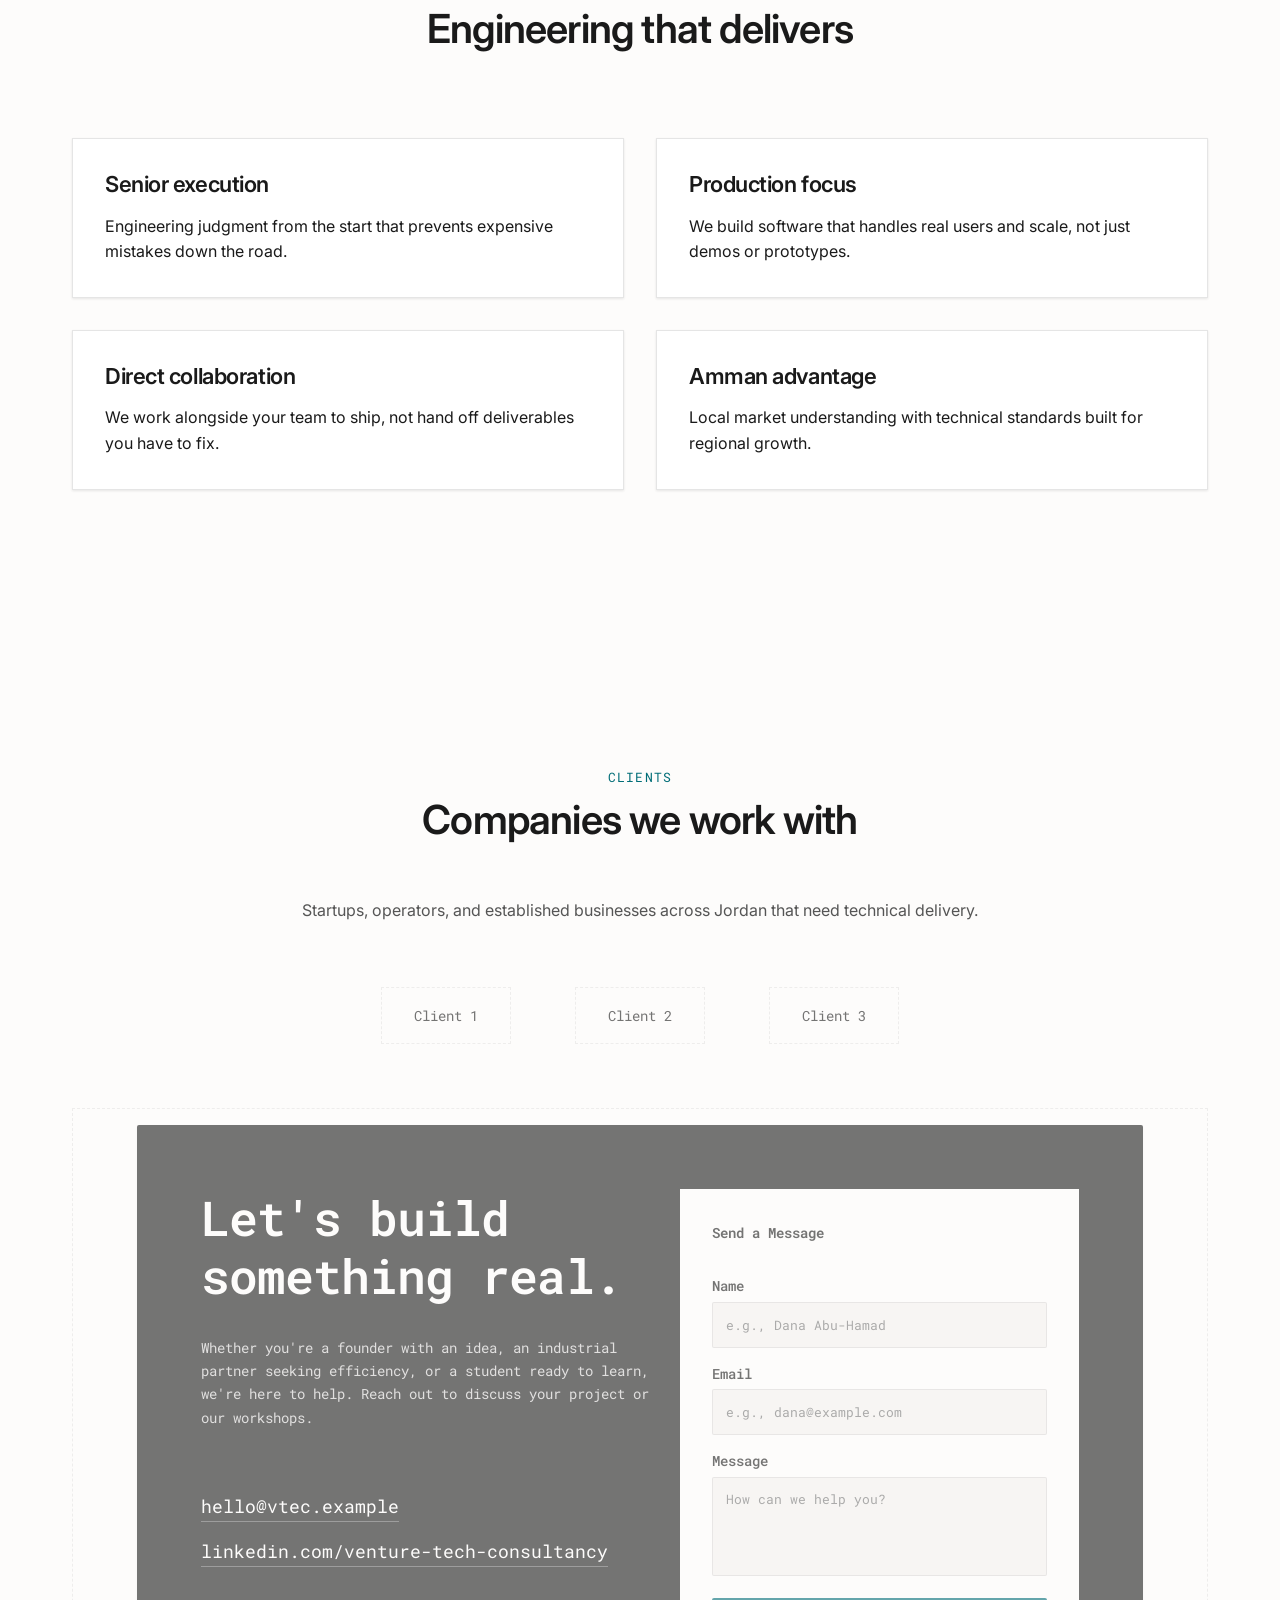
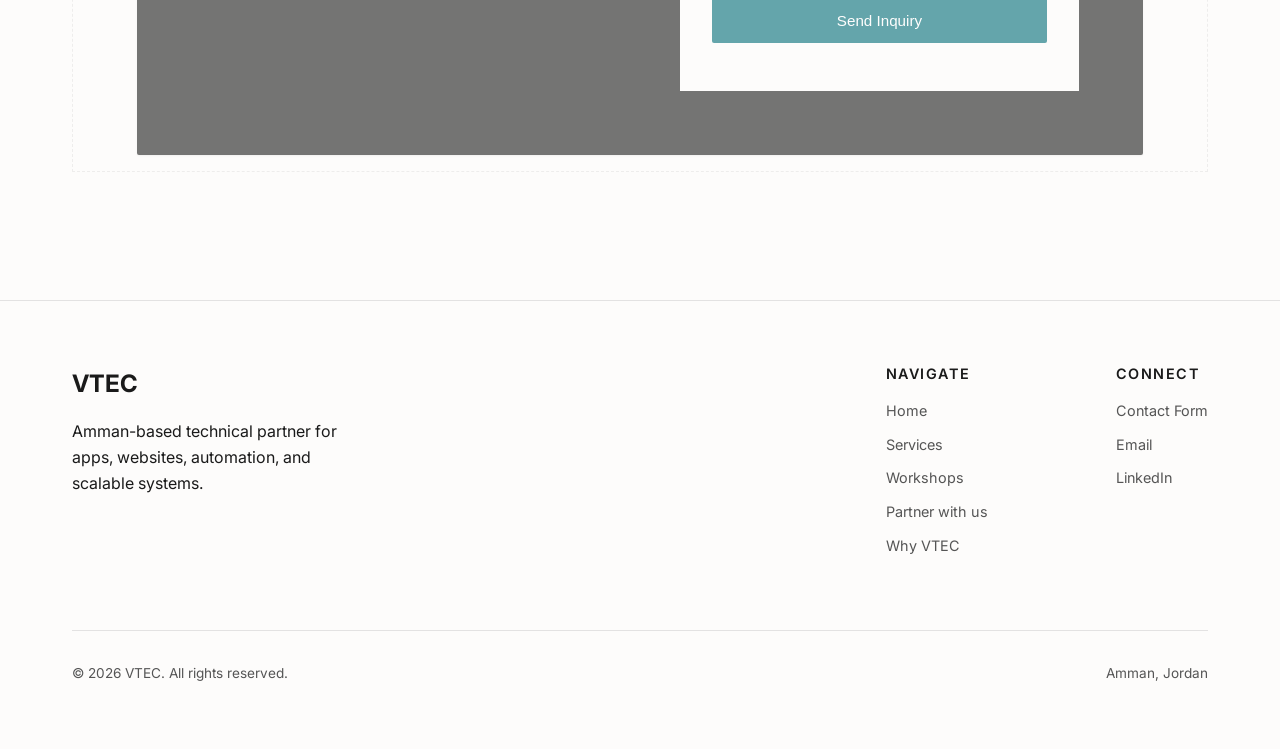
==== commit 45e09ab6: "New visuals for website" ====
--- a/index.html
+++ b/index.html
@@ -104,33 +104,13 @@
       <span class="section-label">Services</span>
       <h2 class="section-title">What we build</h2>
     </div>
-    <!-- Services Visual: Browser & Mobile Mockup -->
+    <!-- Services Visual: Two Photos -->
     <div class="services-visual">
-      <div class="device-mockup browser-mockup">
-        <div class="browser-chrome">
-          <div class="browser-tabs">
-            <div class="browser-tab active"></div>
-            <div class="browser-tab"></div>
-          </div>
-          <div class="browser-address"></div>
-        </div>
-        <div class="browser-content">
-          <div class="content-header"></div>
-          <div class="content-hero"></div>
-          <div class="content-cards">
-            <div class="content-card"></div>
-            <div class="content-card"></div>
-          </div>
-        </div>
-      </div>
-      <div class="device-mockup mobile-mockup">
-        <div class="mobile-notch"></div>
-        <div class="mobile-content">
-          <div class="mobile-header"></div>
-          <div class="mobile-section"></div>
-          <div class="mobile-section"></div>
-          <div class="mobile-button"></div>
-        </div>
+      <div class="services-photo-card">
+        <img src="assets/videos/pexels-itsemshuvo-6608248.jpg" alt="Web and mobile development" loading="lazy">
+      </div>
+      <div class="services-photo-card">
+        <img src="assets/videos/pexels-rsantos1232-3888151.jpg" alt="Backend systems and engineering" loading="lazy">
       </div>
     </div>
     <div class="services-grid">
@@ -173,32 +153,35 @@
   </div>
 </section>
 
-<!-- CRM Automation Visual Section -->
-<section class="section crm-visual" id="crm-visual">
+<!-- Visual Showcase Section - CRM & AI Side by Side -->
+<section class="section visual-showcase" id="visual-showcase">
   <div class="container">
-    <div class="section-header centered">
-      <span class="section-label">Workflow automation</span>
-      <h2 class="section-title">CRM pipeline in motion</h2>
-    </div>
-    <div class="crm-card">
-      <video autoplay muted loop playsinline class="crm-video">
-        <source src="assets/videos/7439149-uhd_2160_4096_25fps.mp4" type="video/mp4">
-      </video>
-    </div>
-  </div>
-</section>
-
-<!-- AI Assistant Visual Section -->
-<section class="section ai-visual" id="ai-visual">
-  <div class="container">
-    <div class="section-header centered">
-      <span class="section-label">AI capability</span>
-      <h2 class="section-title">Grounded knowledge assistant</h2>
-    </div>
-    <div class="ai-card">
-      <video autoplay muted loop playsinline class="ai-video">
-        <source src="assets/videos/15254965_1920_1080_24fps.mp4" type="video/mp4">
-      </video>
+    <div class="visual-grid">
+      <!-- CRM Automation Visual -->
+      <div class="visual-item">
+        <div class="section-header centered">
+          <span class="section-label">Workflow automation</span>
+          <h2 class="section-title">CRM pipeline in motion</h2>
+        </div>
+        <div class="visual-card">
+          <video autoplay muted loop playsinline class="visual-video">
+            <source src="assets/videos/14825509_1080_1920_25fps.mp4" type="video/mp4">
+          </video>
+        </div>
+      </div>
+      
+      <!-- AI Assistant Visual -->
+      <div class="visual-item">
+        <div class="section-header centered">
+          <span class="section-label">AI capability</span>
+          <h2 class="section-title">Grounded knowledge assistant</h2>
+        </div>
+        <div class="visual-card">
+          <video autoplay muted loop playsinline class="visual-video">
+            <source src="assets/videos/15254965_1920_1080_24fps.mp4" type="video/mp4">
+          </video>
+        </div>
+      </div>
     </div>
   </div>
 </section>
--- a/style.css
+++ b/style.css
@@ -1062,11 +1062,25 @@
 .services-visual {
     display: flex;
     justify-content: center;
-    align-items: center;
+    align-items: stretch;
     gap: 2rem;
     margin: 3rem 0;
-    min-height: 400px;
-    perspective: 1000px;
+}
+
+.services-photo-card {
+    flex: 1;
+    border-radius: 6px;
+    overflow: hidden;
+    border: 2px solid var(--accent);
+    box-shadow: 0 4px 12px rgba(0, 0, 0, 0.15);
+    aspect-ratio: 16 / 9;
+}
+
+.services-photo-card img {
+    width: 100%;
+    height: 100%;
+    object-fit: cover;
+    display: block;
 }
 
 .device-mockup {
@@ -1196,25 +1210,53 @@
 }
 
 /* Kanban CRM Board - CRM Visual Section */
-.crm-visual {
+/* Visual Showcase Section - CRM & AI Side by Side */
+.visual-showcase {
     background-color: var(--bg-alt);
-}
-
-.crm-card {
-    margin-top: 2rem;
+    padding: var(--space-lg) 0;
+}
+
+.visual-grid {
+    display: grid;
+    grid-template-columns: 1fr 1fr;
+    gap: 2rem;
+    align-items: end;
+}
+
+.visual-item {
+    display: flex;
+    flex-direction: column;
+    gap: 1.5rem;
+}
+
+.section-header.centered {
+    min-height: 120px;
+    display: flex;
+    flex-direction: column;
+    justify-content: center;
+}
+
+.visual-card {
     border: 2px solid var(--accent);
-    border-radius: 4px;
+    border-radius: 6px;
     overflow: hidden;
     background-color: var(--card-bg);
-    max-width: 100%;
+    width: 100%;
     aspect-ratio: 16 / 9;
-}
-
-.crm-video {
+    box-shadow: 0 4px 12px rgba(0, 0, 0, 0.08);
+    transition: box-shadow var(--transition);
+}
+
+.visual-card:hover {
+    box-shadow: 0 8px 24px rgba(0, 0, 0, 0.12);
+}
+
+.visual-video {
     width: 100%;
     height: 100%;
     object-fit: cover;
     display: block;
+    background-color: var(--bg);
 }
 
 .kanban-board {
@@ -1293,27 +1335,7 @@
     color: #94a3b8;
 }
 
-/* AI Assistant Mockup - AI Visual Section */
-.ai-visual {
-    background-color: var(--bg-alt);
-}
-
-.ai-card {
-    margin-top: 2rem;
-    border: 2px solid var(--accent);
-    border-radius: 4px;
-    overflow: hidden;
-    background-color: var(--card-bg);
-    max-width: 100%;
-    aspect-ratio: 16 / 9;
-}
-
-.ai-video {
-    width: 100%;
-    height: 100%;
-    object-fit: cover;
-    display: block;
-}
+/* AI Assistant Mockup - Removed old styling (consolidated into visual-showcase) */
 
 .ai-mockup {
     display: grid;
@@ -1516,6 +1538,11 @@
     .ai-mockup {
         grid-template-columns: 1fr;
     }
+
+    .visual-grid {
+        grid-template-columns: 1fr;
+        gap: 1.5rem;
+    }
 }
 
 .nav.active .nav-link {
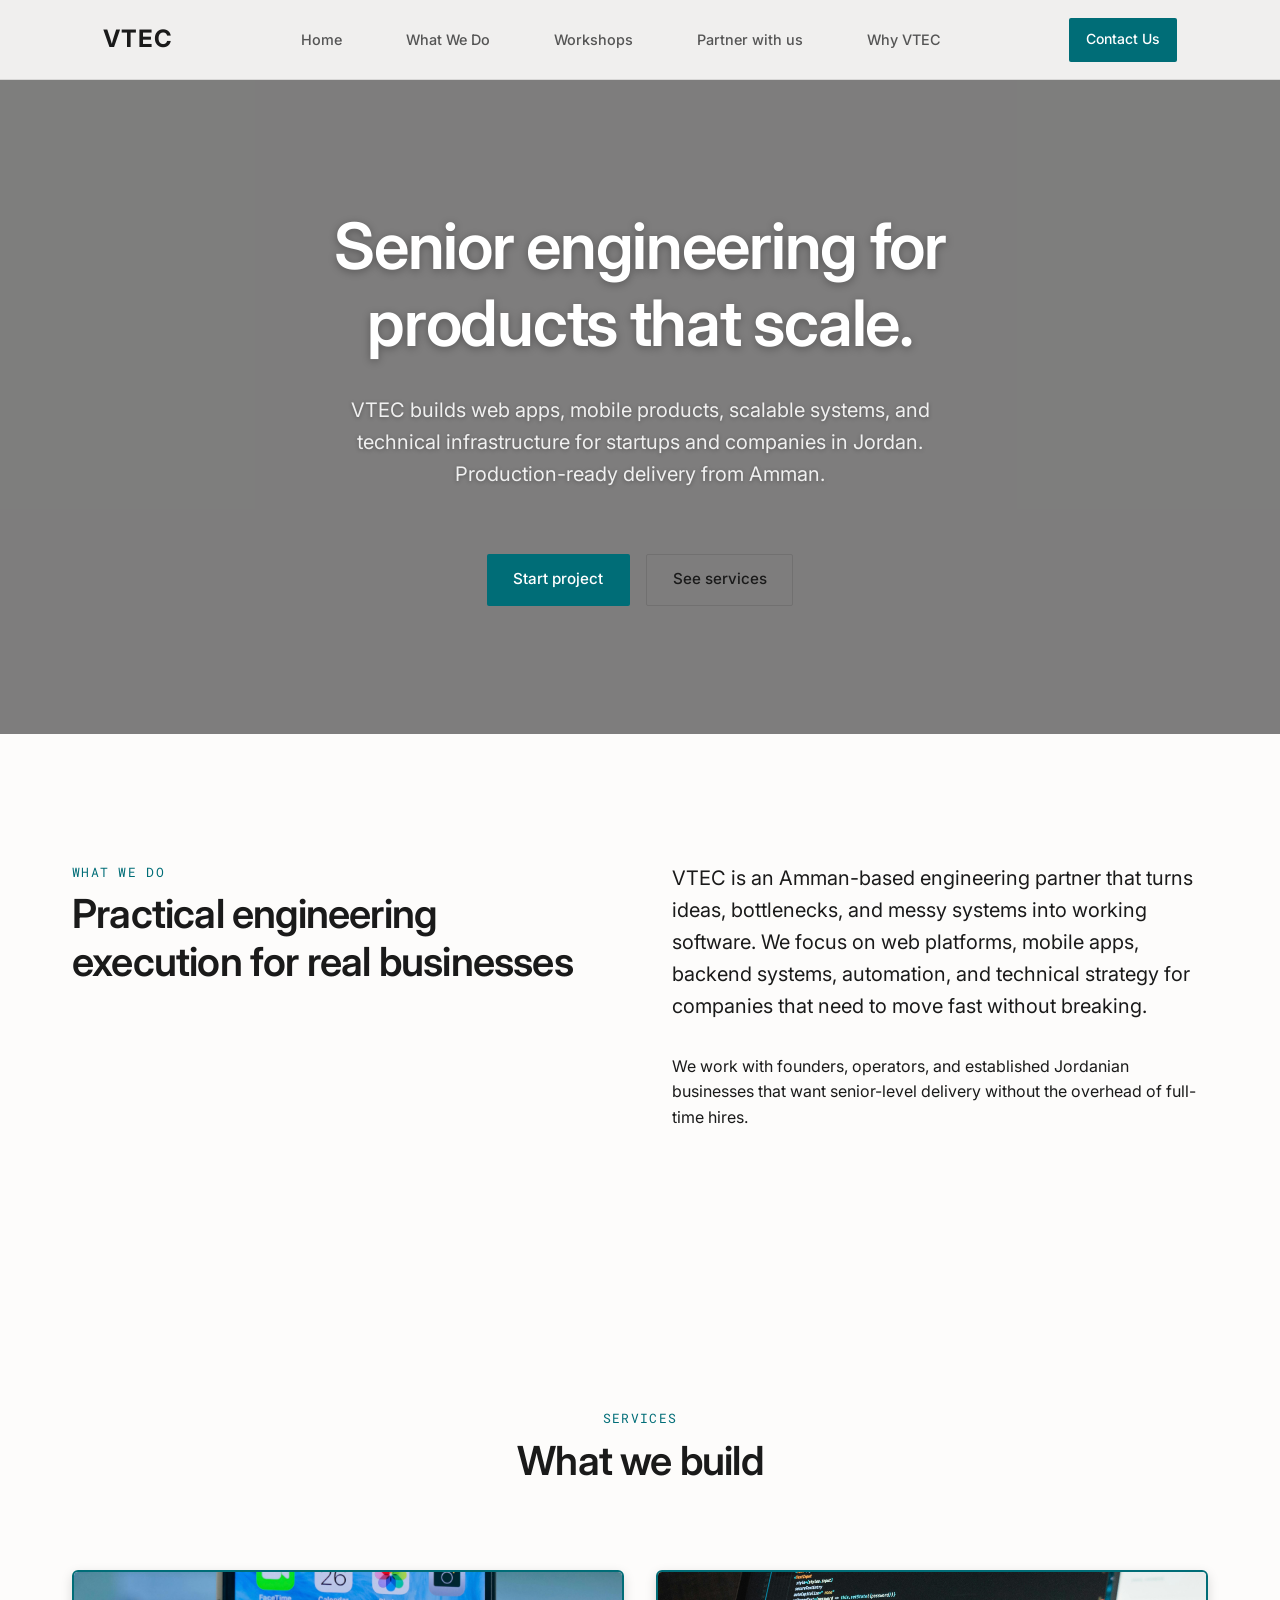
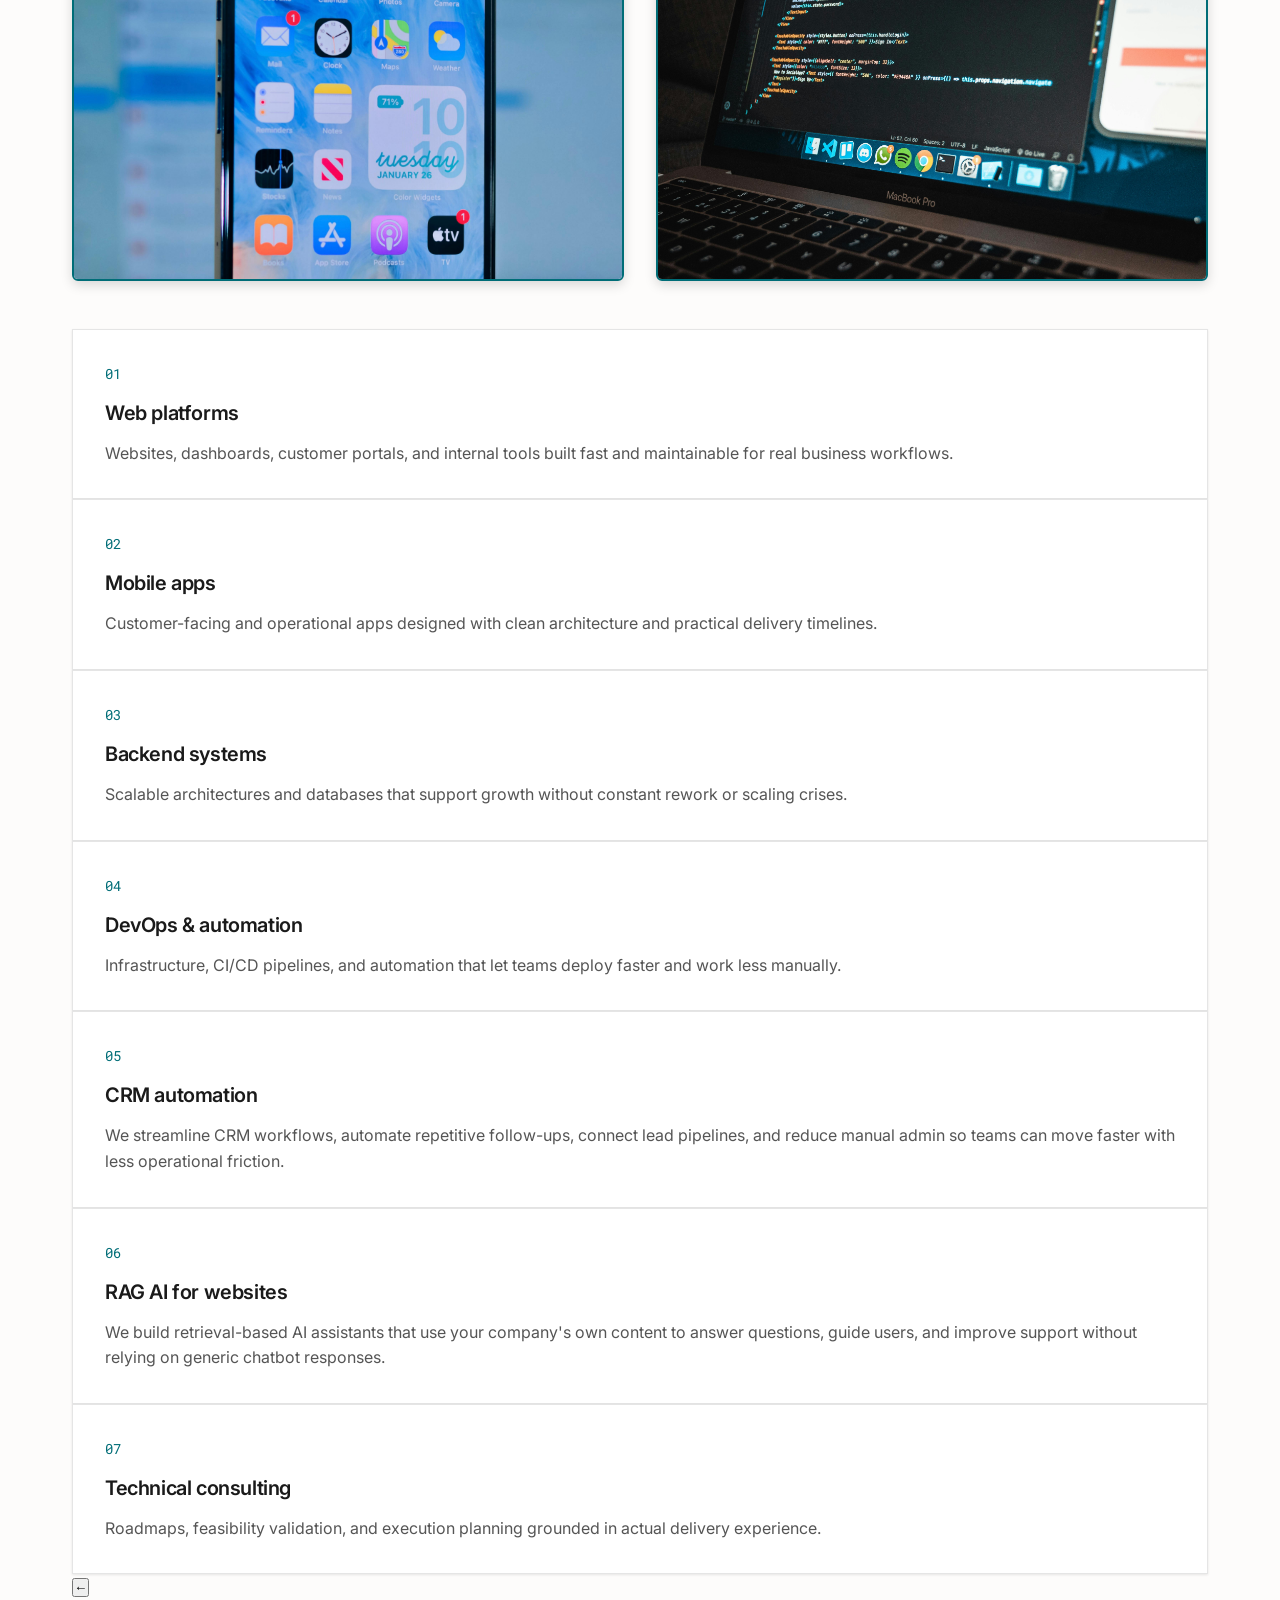
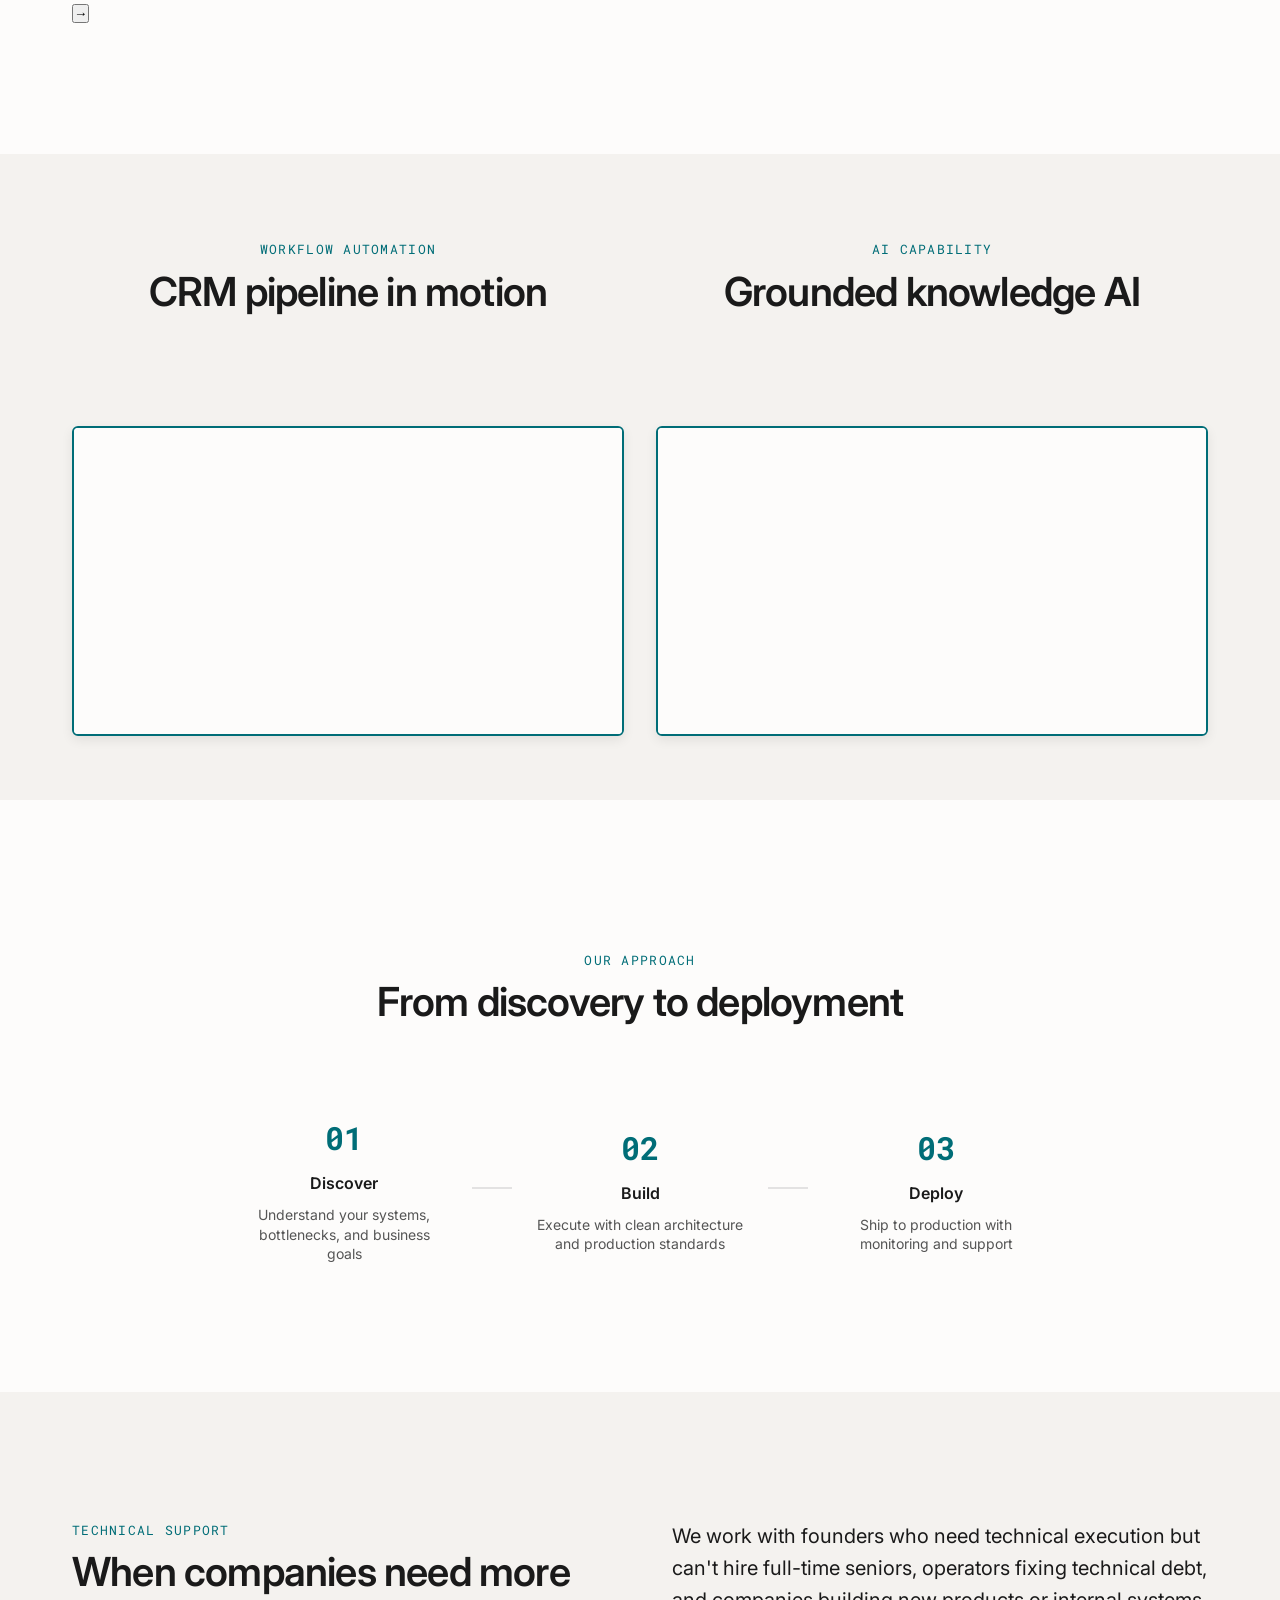
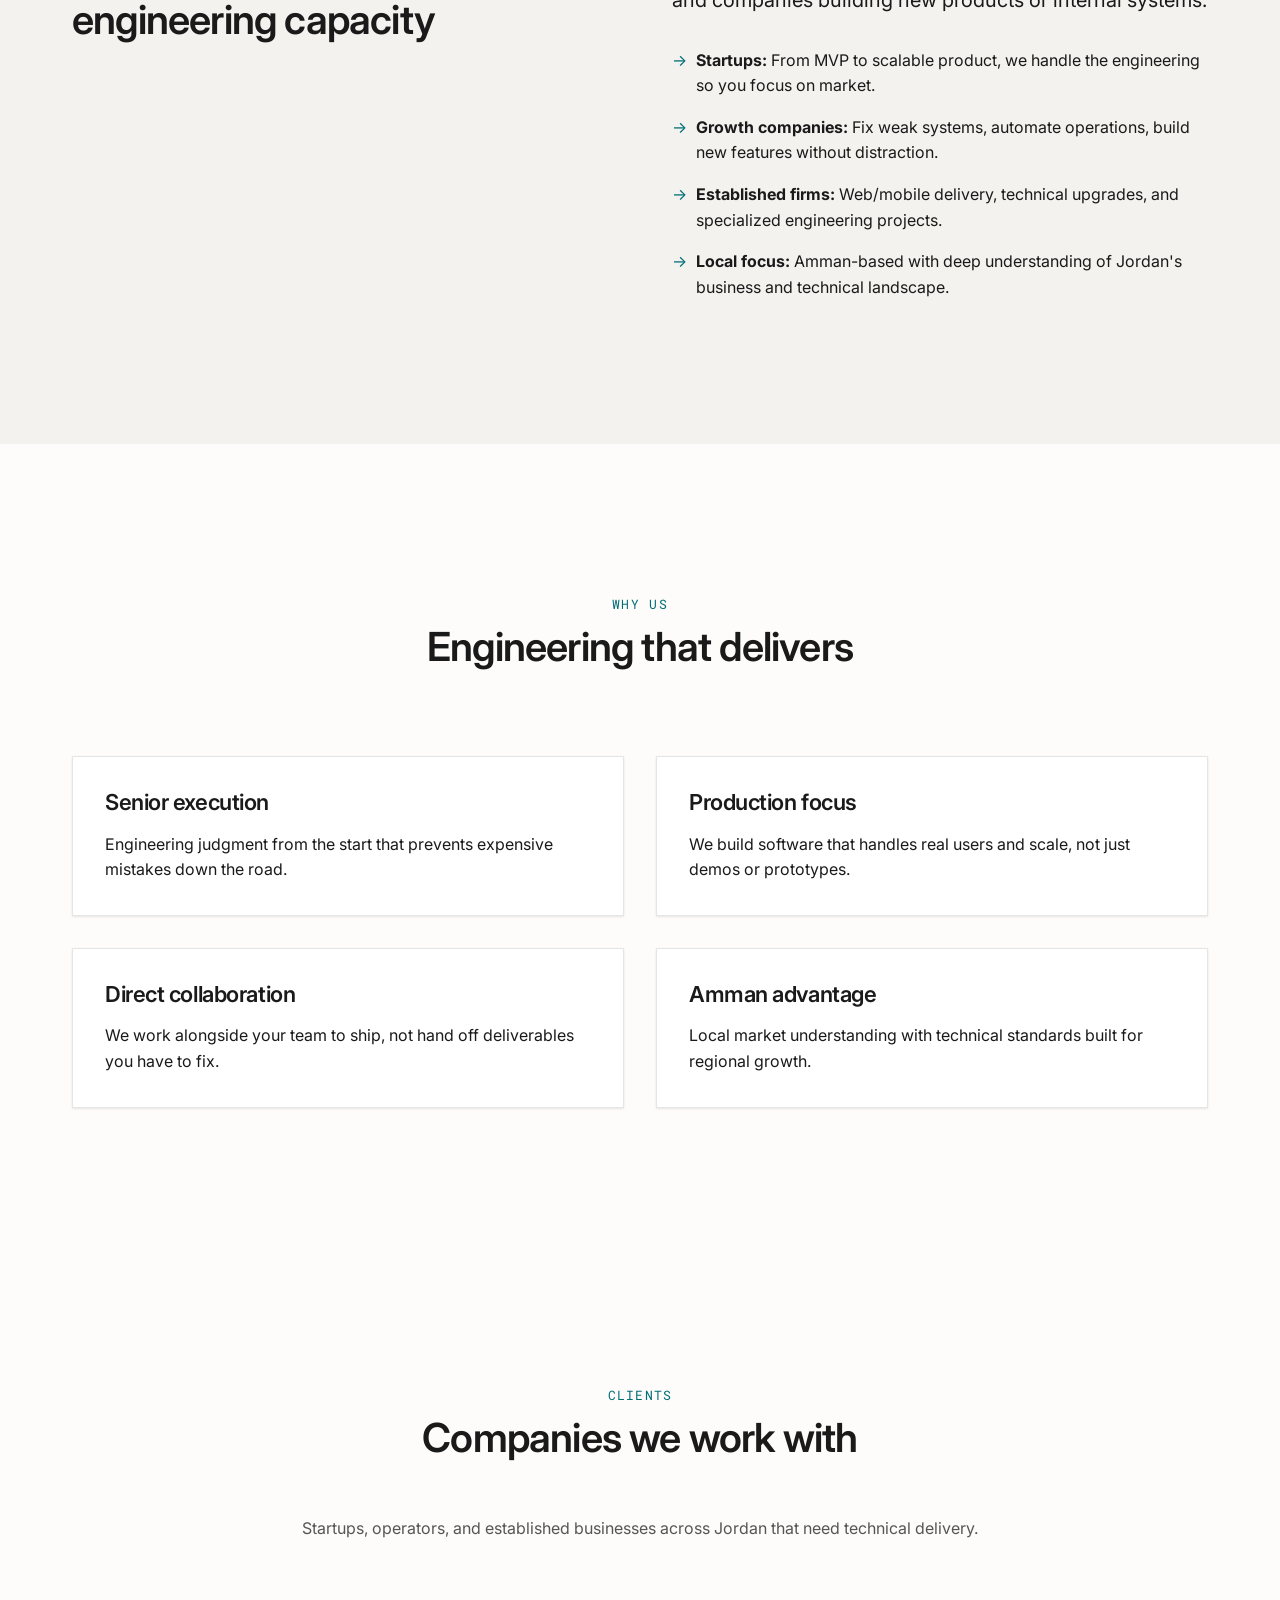
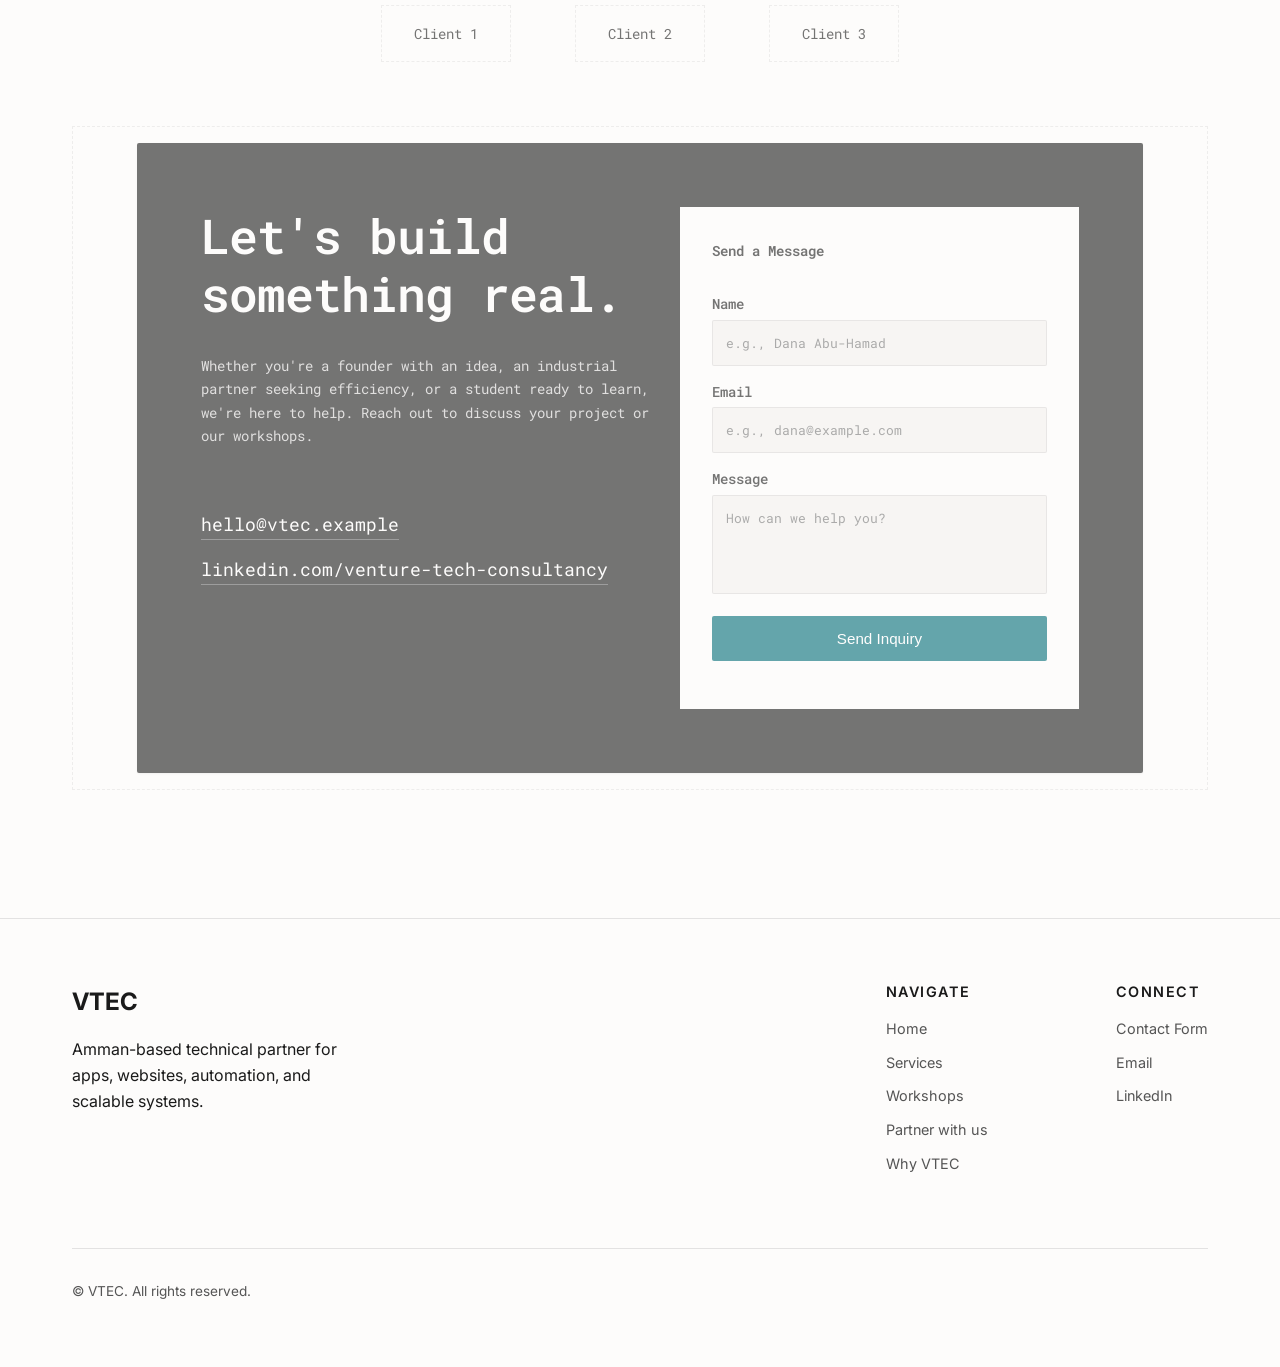
==== commit 83d29a53: "Enhance SEO/meta tags and add JSON-LD Update SEO and social meta across index.html, partner.html, an" ====
--- a/index.html
+++ b/index.html
@@ -1,21 +1,26 @@
 <!DOCTYPE html>
-<html lang="en" class="">
+<html lang="en">
 <head>
     <meta charset="UTF-8">
     <meta name="viewport" content="width=device-width, initial-scale=1.0">
-    <title>VTEC | Practical Technology, Robotics & AI in Jordan</title>
-    <meta name="description" content="VTEC provides practical robotics solutions, AI applications, and technical workshops to empower startups, youth, and industry partners in Jordan.">
+    <title>VTEC | Senior Engineering for Web, Mobile & AI in Jordan</title>
+    <meta name="description" content="VTEC is an Amman-based engineering partner building web apps, mobile products, backend systems, CRM automation, and AI solutions for startups and businesses in Jordan.">
     <link rel="canonical" href="https://vtec.example.com/">
 
     <!-- SEO & Social: Meta tags for search engines and social media sharing -->
     <meta property="og:type" content="website">
-    <meta property="og:url" content="https://vtec.example.com/"> <!-- Replace with actual domain -->
-    <meta property="og:title" content="VTEC | Practical Technology, Robotics & AI in Jordan">
-    <meta property="og:description" content="Bridging the gap between technical theory and real-world execution through robotics, AI, and industry expertise.">
-    <meta property="og:image" content="https://vtec.example.com/assets/og-image.png"> <!-- Replace with actual domain -->
+    <meta property="og:url" content="https://vtec.example.com/">
+    <meta property="og:site_name" content="VTEC">
+    <meta property="og:locale" content="en_US">
+    <meta property="og:title" content="VTEC | Senior Engineering for Web, Mobile & AI in Jordan">
+    <meta property="og:description" content="Amman-based senior engineering partner delivering web platforms, mobile apps, automation, and AI solutions for startups and businesses.">
+    <meta property="og:image" content="https://vtec.example.com/assets/og-image.png">
+    <meta property="og:image:width" content="1200">
+    <meta property="og:image:height" content="630">
     <meta property="twitter:card" content="summary_large_image">
-    <meta property="twitter:title" content="VTEC | Practical Technology, Robotics & AI in Jordan">
-    <meta property="twitter:description" content="Bridging the gap between technical theory and real-world execution through robotics, AI, and industry expertise.">
+    <meta property="twitter:title" content="VTEC | Senior Engineering for Web, Mobile & AI in Jordan">
+    <meta property="twitter:description" content="Amman-based senior engineering partner delivering web platforms, mobile apps, automation, and AI solutions for startups and businesses.">
+    <meta property="twitter:image" content="https://vtec.example.com/assets/og-image.png">
 
     <!-- Favicon -->
     <link rel="icon" href="assets/favicon.svg" type="image/svg+xml">
@@ -25,12 +30,28 @@
     <link rel="preconnect" href="https://fonts.googleapis.com">
     <link rel="preconnect" href="https://fonts.gstatic.com" crossorigin>
     <link href="https://fonts.googleapis.com/css2?family=Inter:wght@400;500;600;700&family=Roboto+Mono:wght@400;500&display=swap" rel="stylesheet">
+    <meta name="theme-color" content="#121212" media="(prefers-color-scheme: dark)">
+    <meta name="theme-color" content="#FDFCFB" media="(prefers-color-scheme: light)">
 
     <!-- Stylesheet -->
     <link rel="stylesheet" href="style.css">
     
     <!-- JS -->
     <script defer src="script.js"></script>
+
+    <!-- Structured Data: Organization schema for Google rich results -->
+    <script type="application/ld+json">
+    {
+      "@context": "https://schema.org",
+      "@type": "Organization",
+      "name": "VTEC",
+      "url": "https://vtec.example.com",
+      "logo": "https://vtec.example.com/assets/favicon.svg",
+      "description": "Senior engineering partner delivering web platforms, mobile apps, CRM automation, and AI solutions for startups and businesses in Jordan.",
+      "areaServed": ["JO", "MENA"],
+      "sameAs": []
+    }
+    </script>
 </head>
 <body>
 
@@ -113,41 +134,48 @@
         <img src="assets/videos/pexels-rsantos1232-3888151.jpg" alt="Backend systems and engineering" loading="lazy">
       </div>
     </div>
-    <div class="services-grid">
-      <div class="service-item" style="--i:1">
-        <span class="service-num">01</span>
-        <h3 class="service-title">Web platforms</h3>
-        <p class="service-desc">Websites, dashboards, customer portals, and internal tools built fast and maintainable for real business workflows.</p>
-      </div>
-      <div class="service-item" style="--i:2">
-        <span class="service-num">02</span>
-        <h3 class="service-title">Mobile apps</h3>
-        <p class="service-desc">Customer-facing and operational apps designed with clean architecture and practical delivery timelines.</p>
-      </div>
-      <div class="service-item" style="--i:3">
-        <span class="service-num">03</span>
-        <h3 class="service-title">Backend systems</h3>
-        <p class="service-desc">Scalable architectures and databases that support growth without constant rework or scaling crises.</p>
-      </div>
-      <div class="service-item" style="--i:4">
-        <span class="service-num">04</span>
-        <h3 class="service-title">DevOps & automation</h3>
-        <p class="service-desc">Infrastructure, CI/CD pipelines, and automation that let teams deploy faster and work less manually.</p>
-      </div>
-      <div class="service-item" style="--i:5">
-        <span class="service-num">05</span>
-        <h3 class="service-title">CRM automation</h3>
-        <p class="service-desc">We streamline CRM workflows, automate repetitive follow-ups, connect lead pipelines, and reduce manual admin so teams can move faster with less operational friction.</p>
-      </div>
-      <div class="service-item" style="--i:6">
-        <span class="service-num">06</span>
-        <h3 class="service-title">RAG AI for websites</h3>
-        <p class="service-desc">We build retrieval-based AI assistants that use your company's own content to answer questions, guide users, and improve support without relying on generic chatbot responses.</p>
-      </div>
-      <div class="service-item" style="--i:7">
-        <span class="service-num">07</span>
-        <h3 class="service-title">Technical consulting</h3>
-        <p class="service-desc">Roadmaps, feasibility validation, and execution planning grounded in actual delivery experience.</p>
+    <div class="services-slider-wrapper">
+      <div class="services-slider" id="services-slider">
+        <div class="service-item">
+          <span class="service-num">01</span>
+          <h3 class="service-title">Web platforms</h3>
+          <p class="service-desc">Websites, dashboards, customer portals, and internal tools built fast and maintainable for real business workflows.</p>
+        </div>
+        <div class="service-item">
+          <span class="service-num">02</span>
+          <h3 class="service-title">Mobile apps</h3>
+          <p class="service-desc">Customer-facing and operational apps designed with clean architecture and practical delivery timelines.</p>
+        </div>
+        <div class="service-item">
+          <span class="service-num">03</span>
+          <h3 class="service-title">Backend systems</h3>
+          <p class="service-desc">Scalable architectures and databases that support growth without constant rework or scaling crises.</p>
+        </div>
+        <div class="service-item">
+          <span class="service-num">04</span>
+          <h3 class="service-title">DevOps & automation</h3>
+          <p class="service-desc">Infrastructure, CI/CD pipelines, and automation that let teams deploy faster and work less manually.</p>
+        </div>
+        <div class="service-item">
+          <span class="service-num">05</span>
+          <h3 class="service-title">CRM automation</h3>
+          <p class="service-desc">We streamline CRM workflows, automate repetitive follow-ups, connect lead pipelines, and reduce manual admin so teams can move faster with less operational friction.</p>
+        </div>
+        <div class="service-item">
+          <span class="service-num">06</span>
+          <h3 class="service-title">RAG AI for websites</h3>
+          <p class="service-desc">We build retrieval-based AI assistants that use your company's own content to answer questions, guide users, and improve support without relying on generic chatbot responses.</p>
+        </div>
+        <div class="service-item">
+          <span class="service-num">07</span>
+          <h3 class="service-title">Technical consulting</h3>
+          <p class="service-desc">Roadmaps, feasibility validation, and execution planning grounded in actual delivery experience.</p>
+        </div>
+      </div>
+      <div class="slider-controls">
+        <button class="slider-btn slider-prev" id="slider-prev" aria-label="Previous services">&#8592;</button>
+        <div class="slider-dots" id="slider-dots"></div>
+        <button class="slider-btn slider-next" id="slider-next" aria-label="Next services">&#8594;</button>
       </div>
     </div>
   </div>
@@ -174,7 +202,7 @@
       <div class="visual-item">
         <div class="section-header centered">
           <span class="section-label">AI capability</span>
-          <h2 class="section-title">Grounded knowledge assistant</h2>
+          <h2 class="section-title">Grounded knowledge AI</h2>
         </div>
         <div class="visual-card">
           <video autoplay muted loop playsinline class="visual-video">
@@ -342,8 +370,7 @@
                 </div>
             </div>
             <div class="footer-bottom">
-                <p>&copy; 2026 VTEC. All rights reserved.</p>
-                <p>Amman, Jordan</p>
+                <p>&copy; VTEC. All rights reserved.</p>
             </div>
         </div>
     </footer>
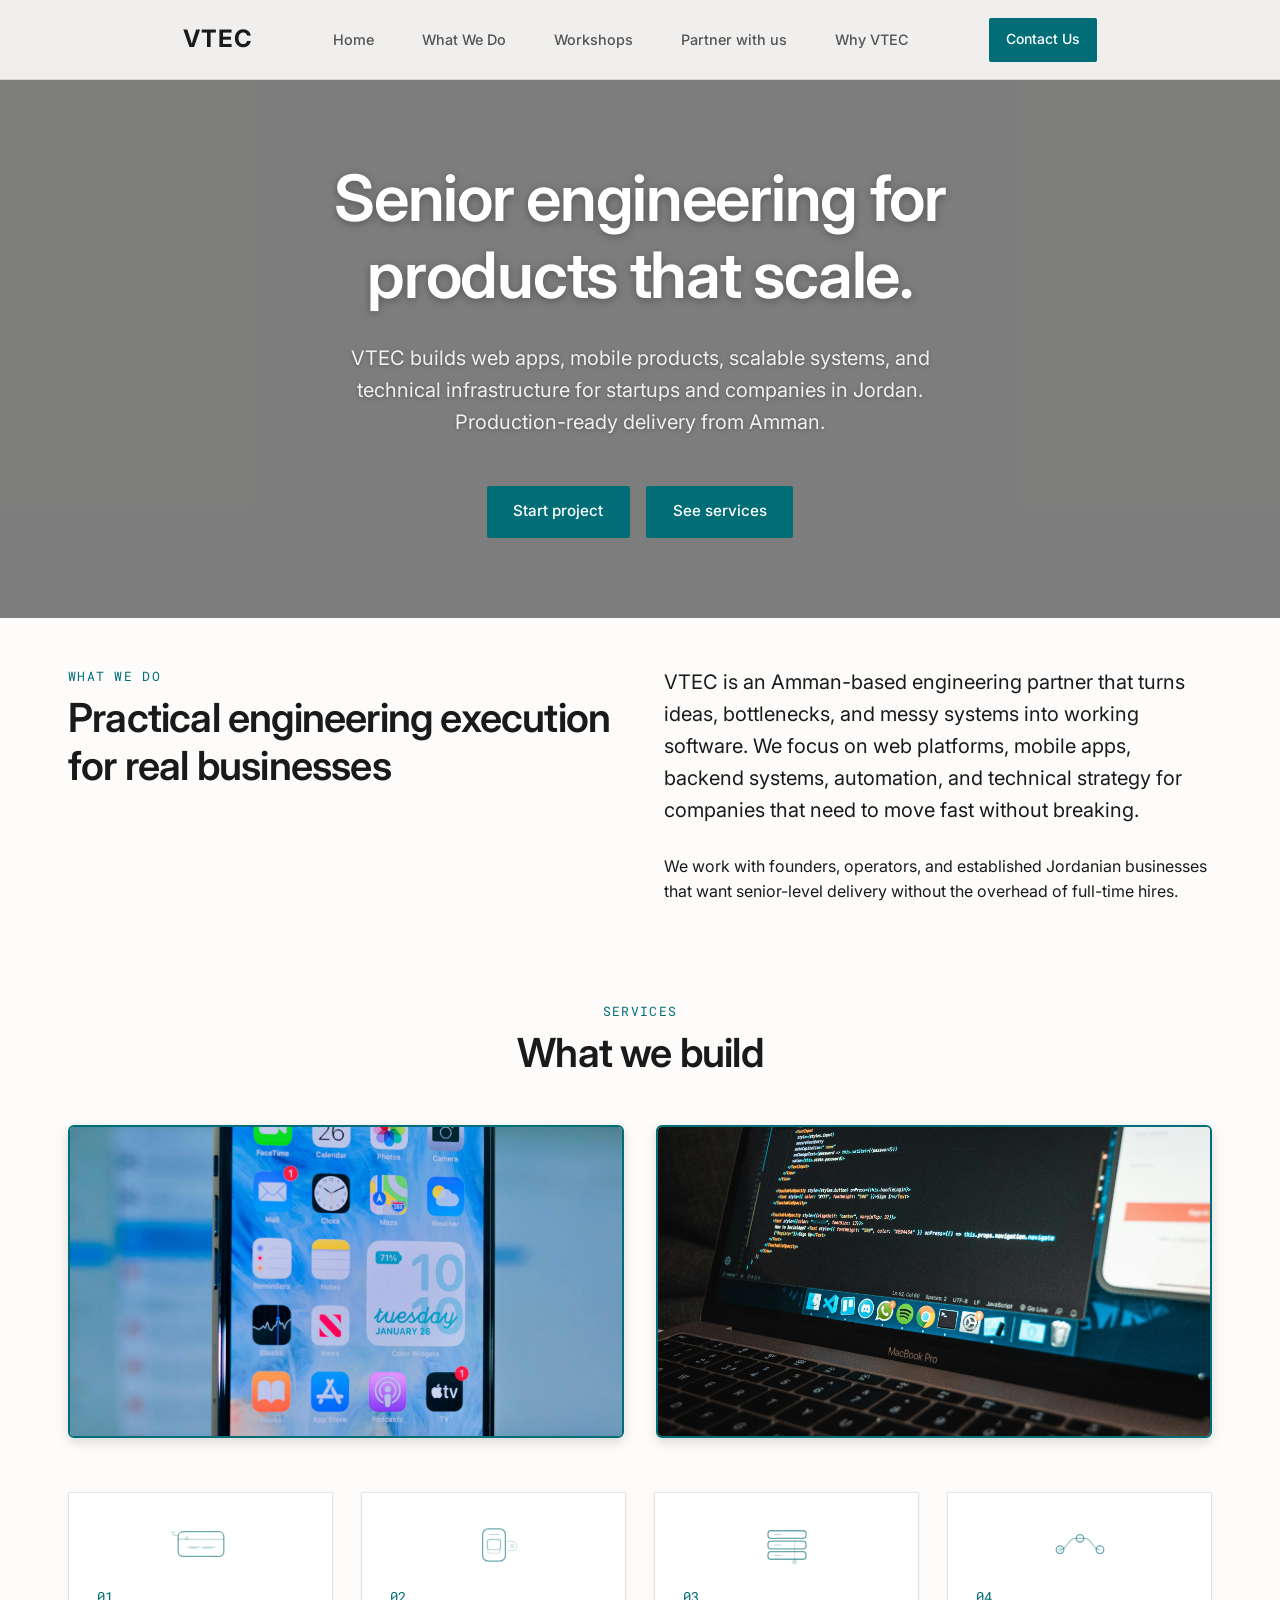
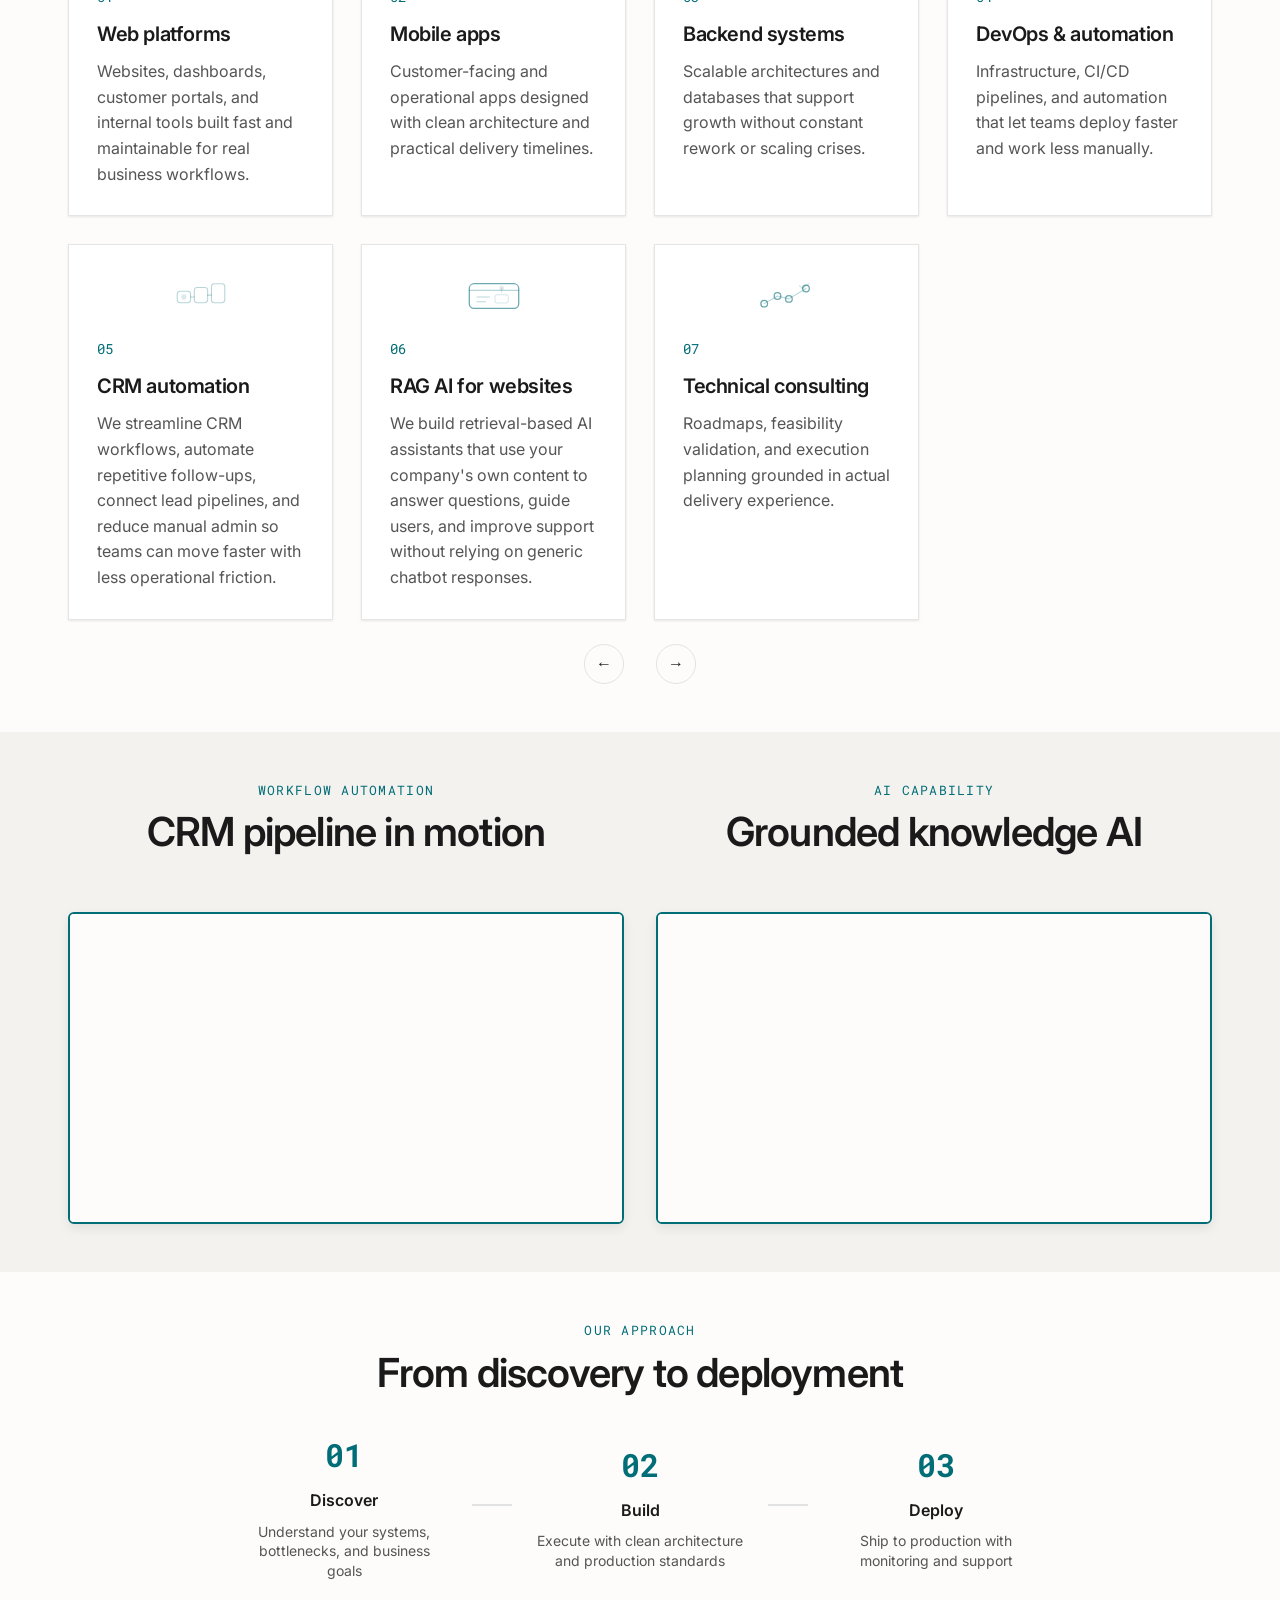
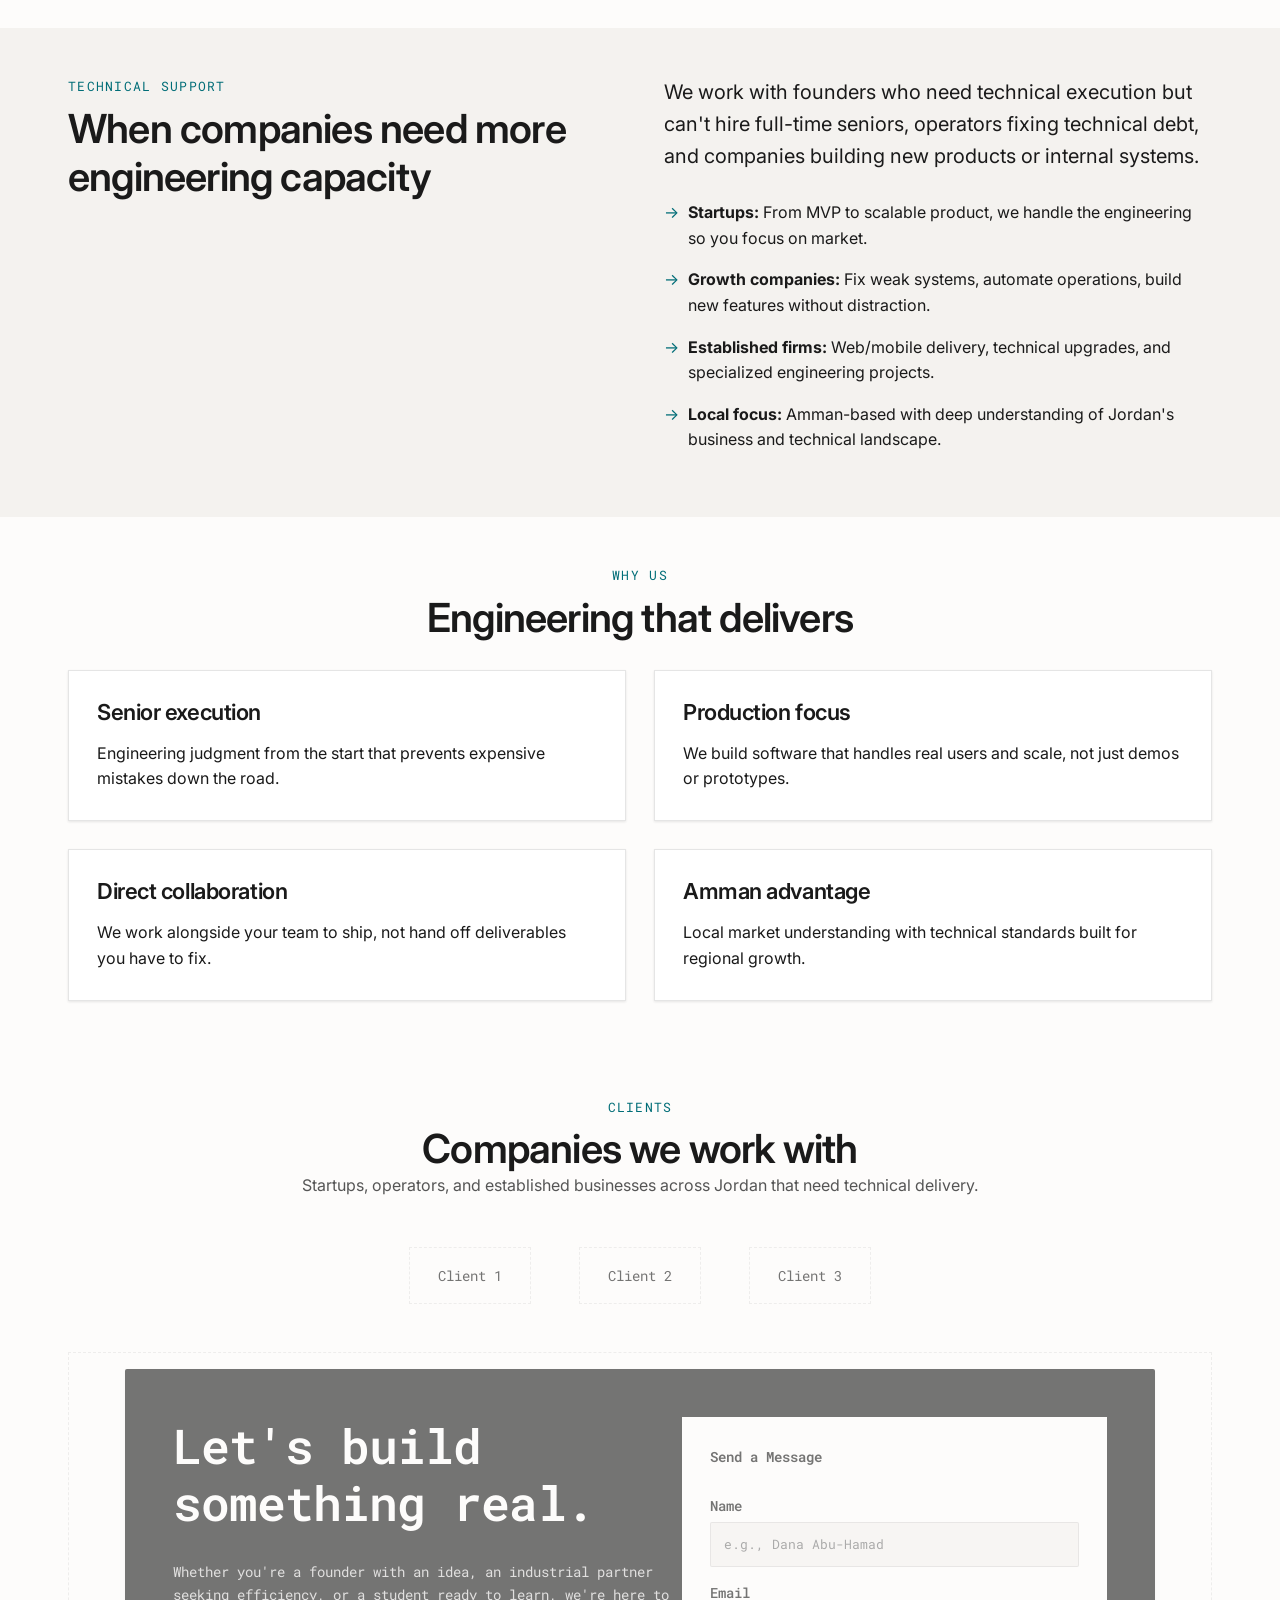
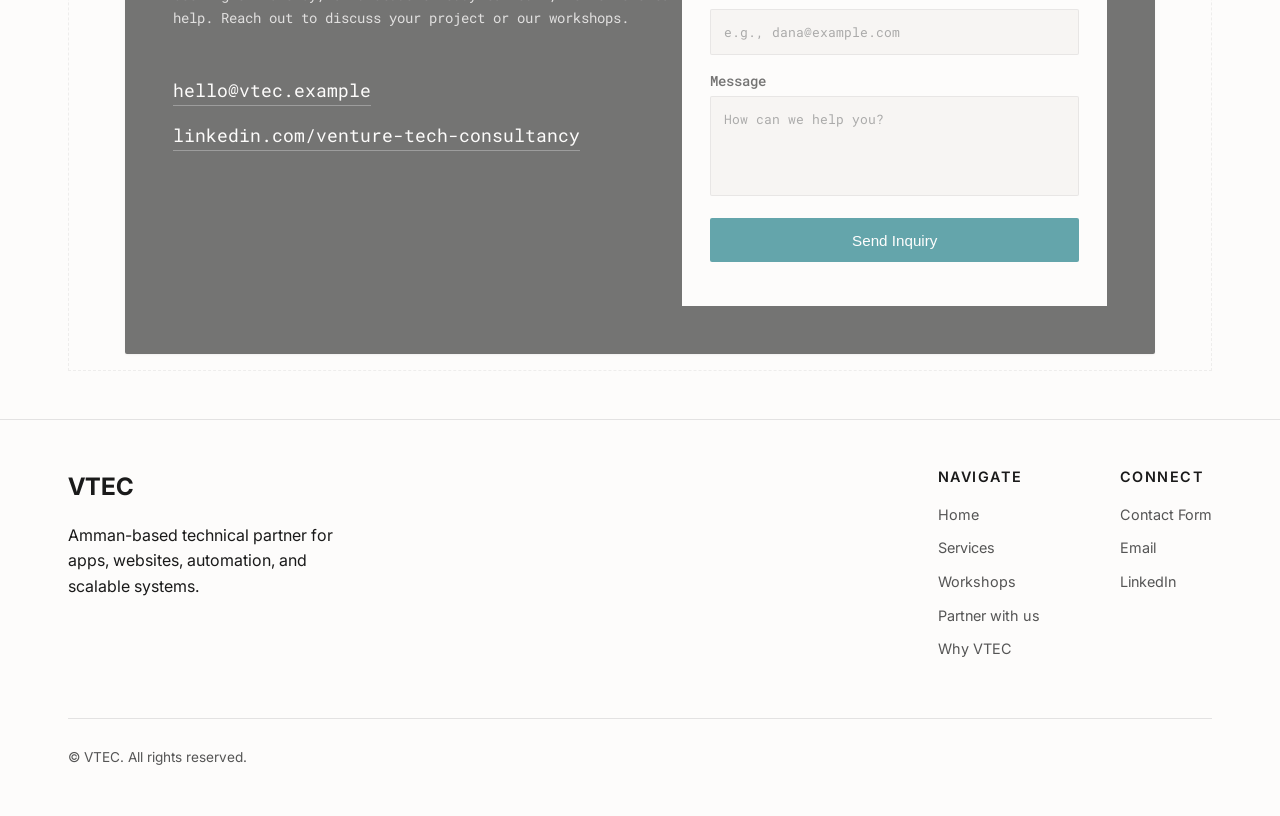
==== commit 453418d1: "Add SVG service scenes and styles Insert inline SVG 'service-scene' illustrations into each service-" ====
--- a/index.html
+++ b/index.html
@@ -137,36 +137,113 @@
     <div class="services-slider-wrapper">
       <div class="services-slider" id="services-slider">
         <div class="service-item">
+          <span class="service-scene service-scene--web" aria-hidden="true">
+            <svg viewBox="0 0 80 48" fill="none" xmlns="http://www.w3.org/2000/svg">
+              <rect class="scene-stroke scene-motion" x="16" y="10" width="48" height="26" rx="5"/>
+              <path class="scene-soft scene-motion" d="M16 18H64"/>
+              <path class="scene-soft scene-rest scene-motion" d="M28 27H36"/>
+              <path class="scene-soft scene-rest scene-motion" d="M41 27H52"/>
+              <path class="scene-awake scene-motion" d="M25 24H39"/>
+              <path class="scene-awake scene-motion" d="M43 24H55"/>
+              <circle class="scene-fill scene-awake scene-motion" cx="25" cy="15" r="1.8"/>
+              <path class="scene-soft scene-rest scene-motion" d="M10 13.5C12.5 11.2 12.5 15.8 15 13.5"/>
+              <path class="scene-soft scene-rest scene-motion" d="M8.5 10.5C10.2 8.9 10.2 12.1 11.9 10.5"/>
+            </svg>
+          </span>
           <span class="service-num">01</span>
           <h3 class="service-title">Web platforms</h3>
           <p class="service-desc">Websites, dashboards, customer portals, and internal tools built fast and maintainable for real business workflows.</p>
         </div>
         <div class="service-item">
+          <span class="service-scene service-scene--mobile" aria-hidden="true">
+            <svg viewBox="0 0 80 48" fill="none" xmlns="http://www.w3.org/2000/svg">
+              <rect class="scene-stroke scene-motion" x="28" y="7" width="24" height="34" rx="6"/>
+              <path class="scene-soft scene-motion" d="M35 13H45"/>
+              <rect class="scene-soft scene-rest scene-motion" x="33" y="18" width="14" height="11" rx="2.5"/>
+              <rect class="scene-awake scene-motion" x="33" y="16" width="14" height="15" rx="3"/>
+              <path class="scene-awake scene-motion" d="M55 18L60 18C62.8 18 65 20.2 65 23C65 25.8 62.8 28 60 28H55"/>
+              <circle class="scene-fill scene-awake scene-motion" cx="60" cy="23" r="2"/>
+            </svg>
+          </span>
           <span class="service-num">02</span>
           <h3 class="service-title">Mobile apps</h3>
           <p class="service-desc">Customer-facing and operational apps designed with clean architecture and practical delivery timelines.</p>
         </div>
         <div class="service-item">
+          <span class="service-scene service-scene--backend" aria-hidden="true">
+            <svg viewBox="0 0 80 48" fill="none" xmlns="http://www.w3.org/2000/svg">
+              <rect class="scene-stroke scene-motion" x="20" y="9" width="40" height="8" rx="3"/>
+              <rect class="scene-stroke scene-motion" x="20" y="20" width="40" height="8" rx="3"/>
+              <rect class="scene-stroke scene-motion" x="20" y="31" width="40" height="8" rx="3"/>
+              <path class="scene-soft scene-motion" d="M27 13H34"/>
+              <path class="scene-soft scene-motion" d="M27 24H34"/>
+              <path class="scene-soft scene-motion" d="M27 35H34"/>
+              <circle class="scene-fill scene-awake scene-motion" cx="48" cy="35" r="2.2"/>
+              <path class="scene-awake scene-motion" d="M48 35V13"/>
+            </svg>
+          </span>
           <span class="service-num">03</span>
           <h3 class="service-title">Backend systems</h3>
           <p class="service-desc">Scalable architectures and databases that support growth without constant rework or scaling crises.</p>
         </div>
         <div class="service-item">
+          <span class="service-scene service-scene--devops" aria-hidden="true">
+            <svg viewBox="0 0 80 48" fill="none" xmlns="http://www.w3.org/2000/svg">
+              <path class="scene-soft scene-motion" d="M19 29C27 29 27 17 35 17H45C53 17 53 29 61 29"/>
+              <circle class="scene-stroke scene-motion" cx="19" cy="29" r="4"/>
+              <circle class="scene-stroke scene-motion" cx="40" cy="17" r="4"/>
+              <circle class="scene-stroke scene-motion" cx="61" cy="29" r="4"/>
+              <path class="scene-awake scene-motion" d="M19 29C27 29 27 17 35 17H45C53 17 53 29 61 29"/>
+              <circle class="scene-fill scene-awake scene-motion" cx="19" cy="29" r="2.1"/>
+            </svg>
+          </span>
           <span class="service-num">04</span>
           <h3 class="service-title">DevOps & automation</h3>
           <p class="service-desc">Infrastructure, CI/CD pipelines, and automation that let teams deploy faster and work less manually.</p>
         </div>
         <div class="service-item">
+          <span class="service-scene service-scene--crm" aria-hidden="true">
+            <svg viewBox="0 0 80 48" fill="none" xmlns="http://www.w3.org/2000/svg">
+              <rect class="scene-soft scene-motion" x="15" y="18" width="14" height="12" rx="3"/>
+              <rect class="scene-soft scene-motion" x="33" y="14" width="14" height="16" rx="3"/>
+              <rect class="scene-soft scene-motion" x="51" y="10" width="14" height="20" rx="3"/>
+              <path class="scene-soft scene-motion" d="M29 24H33"/>
+              <path class="scene-soft scene-motion" d="M47 22H51"/>
+              <circle class="scene-fill scene-awake scene-motion" cx="22" cy="24" r="2.2"/>
+            </svg>
+          </span>
           <span class="service-num">05</span>
           <h3 class="service-title">CRM automation</h3>
           <p class="service-desc">We streamline CRM workflows, automate repetitive follow-ups, connect lead pipelines, and reduce manual admin so teams can move faster with less operational friction.</p>
         </div>
         <div class="service-item">
+          <span class="service-scene service-scene--rag" aria-hidden="true">
+            <svg viewBox="0 0 80 48" fill="none" xmlns="http://www.w3.org/2000/svg">
+              <rect class="scene-stroke scene-motion" x="14" y="10" width="52" height="26" rx="5"/>
+              <path class="scene-soft scene-motion" d="M14 17H66"/>
+              <path class="scene-soft scene-motion" d="M22 24H35"/>
+              <path class="scene-soft scene-motion" d="M22 29H31"/>
+              <rect class="scene-awake scene-motion" x="40" y="21" width="16" height="10" rx="3"/>
+              <path class="scene-awake scene-motion" d="M48 18V14"/>
+              <circle class="scene-fill scene-awake scene-motion" cx="48" cy="13" r="2.1"/>
+            </svg>
+          </span>
           <span class="service-num">06</span>
           <h3 class="service-title">RAG AI for websites</h3>
           <p class="service-desc">We build retrieval-based AI assistants that use your company's own content to answer questions, guide users, and improve support without relying on generic chatbot responses.</p>
         </div>
         <div class="service-item">
+          <span class="service-scene service-scene--consulting" aria-hidden="true">
+            <svg viewBox="0 0 80 48" fill="none" xmlns="http://www.w3.org/2000/svg">
+              <path class="scene-soft scene-motion" d="M16 31L30 23L42 26L60 15"/>
+              <circle class="scene-stroke scene-motion" cx="16" cy="31" r="3.5"/>
+              <circle class="scene-stroke scene-motion" cx="30" cy="23" r="3.5"/>
+              <circle class="scene-stroke scene-motion" cx="42" cy="26" r="3.5"/>
+              <circle class="scene-stroke scene-motion" cx="60" cy="15" r="3.5"/>
+              <path class="scene-awake scene-motion" d="M57 12L60 15L63.5 11.5"/>
+              <path class="scene-awake scene-motion" d="M60 15L67 10"/>
+            </svg>
+          </span>
           <span class="service-num">07</span>
           <h3 class="service-title">Technical consulting</h3>
           <p class="service-desc">Roadmaps, feasibility validation, and execution planning grounded in actual delivery experience.</p>
--- a/style.css
+++ b/style.css
@@ -18,9 +18,9 @@
     /* Spacing: Consistent scale for layout and components */
     --space-xs: 0.5rem;
     --space-sm: 1rem;
-    --space-md: 2rem;
-    --space-lg: 4rem;
-    --space-xl: 8rem;
+    --space-md: 1.75rem;
+    --space-lg: 3rem;
+    --space-xl: 5rem;
     
     /* Typography: Inter for readability, Roboto Mono for technical accents */
     --font-main: 'Inter', -apple-system, BlinkMacSystemFont, "Segoe UI", Roboto, Helvetica, Arial, sans-serif;
@@ -140,14 +140,24 @@
 }
 
 .btn-secondary {
-    background-color: transparent;
-    border-color: var(--border);
-    color: var(--text);
+    background-color: var(--accent);
+    border-color: var(--accent);
+    color: #FFFFFF;
 }
 
 .btn-secondary:hover {
-    background-color: var(--bg-alt);
-    border-color: var(--text);
+    background-color: #005A63;
+    border-color: #005A63;
+    color: #FFFFFF;
+}
+
+[data-theme="dark"] .btn-secondary {
+    color: #121212;
+}
+
+[data-theme="dark"] .btn-secondary:hover {
+    background-color: #6DB3AB;
+    color: #121212;
 }
 
 .btn-sm {
@@ -359,7 +369,7 @@
    SECTION: GENERAL PAGE SECTIONS
    ======================================== */
 .section {
-    padding: var(--space-xl) 0;
+    padding: var(--space-lg) 0;
 }
 
 .alternate-bg {
@@ -367,7 +377,7 @@
 }
 
 .section-header {
-    margin-bottom: var(--space-lg);
+    margin-bottom: var(--space-md);
 }
 
 .section-header.centered {
@@ -435,12 +445,230 @@
     gap: var(--space-md);
 }
 
+/* Services Slider */
+.services-slider-wrapper {
+    overflow: visible;
+    margin-top: 2rem;
+    padding-top: 6px;
+}
+
+.services-slider {
+    display: grid;
+    grid-template-columns: repeat(4, 1fr);
+    gap: var(--space-md);
+    align-items: stretch;
+    transition: transform 0.4s cubic-bezier(0.4, 0, 0.2, 1);
+}
+
+.slider-controls {
+    display: flex;
+    align-items: center;
+    justify-content: center;
+    gap: 1rem;
+    margin-top: 1.5rem;
+}
+
+.slider-btn {
+    background: none;
+    border: 1px solid var(--border);
+    color: var(--text);
+    width: 40px;
+    height: 40px;
+    border-radius: 50%;
+    cursor: pointer;
+    font-size: 1rem;
+    display: flex;
+    align-items: center;
+    justify-content: center;
+    transition: var(--transition);
+}
+
+.slider-btn:hover {
+    border-color: var(--accent);
+    color: var(--accent);
+}
+
+.slider-btn:disabled {
+    opacity: 0.3;
+    cursor: not-allowed;
+}
+
+.slider-dots {
+    display: flex;
+    gap: 8px;
+}
+
+.slider-dot {
+    width: 8px;
+    height: 8px;
+    border-radius: 50%;
+    background-color: var(--border);
+    cursor: pointer;
+    transition: var(--transition);
+    border: none;
+    padding: 0;
+}
+
+.slider-dot.active {
+    background-color: var(--accent);
+    transform: scale(1.2);
+}
+
+@media (max-width: 900px) {
+    .services-slider {
+        grid-template-columns: repeat(2, 1fr);
+    }
+}
+
+@media (max-width: 540px) {
+    .services-slider {
+        grid-template-columns: 1fr;
+    }
+}
+
 .service-item {
     padding: var(--space-md);
     border: 1px solid var(--border);
     background-color: var(--card-bg);
     transition: var(--transition);
     box-shadow: 0 1px 3px rgba(0, 0, 0, 0.06), 0 1px 2px rgba(0, 0, 0, 0.04);
+    display: flex;
+    flex-direction: column;
+}
+
+.service-scene {
+    width: clamp(4rem, 9vw, 4.75rem);
+    height: 3rem;
+    margin: 0 auto 1rem;
+    color: var(--accent);
+    display: block;
+    flex-shrink: 0;
+}
+
+.service-scene svg {
+    width: 100%;
+    height: 100%;
+    display: block;
+    overflow: visible;
+}
+
+.service-scene .scene-stroke,
+.service-scene .scene-soft,
+.service-scene .scene-awake,
+.service-scene .scene-fill {
+    transition: transform 0.42s cubic-bezier(0.22, 1, 0.36, 1), opacity 0.32s ease, stroke-opacity 0.32s ease, fill-opacity 0.32s ease;
+    transform-origin: center;
+}
+
+.service-scene .scene-stroke {
+    fill: none;
+    stroke: currentColor;
+    stroke-width: 1.35;
+    stroke-linecap: round;
+    stroke-linejoin: round;
+    opacity: 0.58;
+}
+
+.service-scene .scene-soft {
+    fill: none;
+    stroke: currentColor;
+    stroke-width: 1.15;
+    stroke-linecap: round;
+    stroke-linejoin: round;
+    opacity: 0.28;
+}
+
+.service-scene .scene-awake {
+    fill: none;
+    stroke: currentColor;
+    stroke-width: 1.25;
+    stroke-linecap: round;
+    stroke-linejoin: round;
+    opacity: 0.16;
+}
+
+.service-scene .scene-fill {
+    fill: currentColor;
+    opacity: 0.14;
+}
+
+.service-item:hover .service-scene .scene-awake {
+    opacity: 0.9;
+}
+
+.service-item:hover .service-scene .scene-rest {
+    opacity: 0.08;
+}
+
+.service-item:hover .service-scene .scene-fill {
+    opacity: 0.34;
+}
+
+.service-scene--web .scene-awake {
+    transform: translateY(2px);
+}
+
+.service-scene--web .scene-rest {
+    transform: translateY(0);
+}
+
+.service-item:hover .service-scene--web .scene-awake {
+    transform: translateY(0);
+}
+
+.service-item:hover .service-scene--web .scene-rest {
+    transform: translate(-1px, -5px);
+}
+
+.service-scene--mobile .scene-awake {
+    transform: translateY(2px) scale(0.96);
+}
+
+.service-item:hover .service-scene--mobile .scene-awake {
+    transform: translateY(0) scale(1);
+}
+
+.service-scene--backend .scene-awake {
+    transform: translateY(7px);
+}
+
+.service-item:hover .service-scene--backend .scene-awake {
+    transform: translateY(0);
+}
+
+.service-scene--devops .scene-awake:last-child,
+.service-scene--devops .scene-fill {
+    transform: translateX(0);
+}
+
+.service-item:hover .service-scene--devops .scene-awake:last-child,
+.service-item:hover .service-scene--devops .scene-fill {
+    transform: translateX(42px);
+}
+
+.service-scene--crm .scene-fill {
+    transform: translateX(0);
+}
+
+.service-item:hover .service-scene--crm .scene-fill {
+    transform: translateX(36px);
+}
+
+.service-scene--rag .scene-awake {
+    transform: scale(0.88);
+    transform-origin: 48px 26px;
+}
+
+.service-item:hover .service-scene--rag .scene-awake {
+    transform: scale(1);
+}
+
+.service-scene--consulting .scene-awake {
+    transform: translateX(-4px);
+}
+
+.service-item:hover .service-scene--consulting .scene-awake {
+    transform: translateX(0);
 }
 
 .service-item:hover {
@@ -453,12 +681,12 @@
     font-family: var(--font-mono);
     font-size: 0.9rem;
     color: var(--accent);
-    margin-bottom: var(--space-sm);
+    margin-bottom: 0.85rem;
 }
 
 .service-title {
     font-size: 1.25rem;
-    margin-bottom: var(--space-sm);
+    margin-bottom: 0.85rem;
 }
 
 .service-desc {
@@ -734,6 +962,31 @@
     gap: var(--space-md);
 }
 
+/* Workshop Slider */
+.workshop-slider-wrapper {
+    overflow: visible;
+    padding-top: 6px;
+}
+
+.workshop-slider {
+    display: grid;
+    grid-template-columns: repeat(3, 1fr);
+    gap: var(--space-md);
+    align-items: stretch;
+}
+
+@media (max-width: 900px) {
+    .workshop-slider {
+        grid-template-columns: repeat(2, 1fr);
+    }
+}
+
+@media (max-width: 540px) {
+    .workshop-slider {
+        grid-template-columns: 1fr;
+    }
+}
+
 .workshop-card {
     background-color: var(--card-bg);
     border: 1px solid var(--border);
@@ -827,8 +1080,8 @@
 
 @media (max-width: 768px) {
     :root {
-        --space-xl: 4rem;
-        --space-lg: 2.5rem;
+        --space-xl: 3rem;
+        --space-lg: 2rem;
     }
     
     .nav {
@@ -1220,7 +1473,7 @@
     display: grid;
     grid-template-columns: 1fr 1fr;
     gap: 2rem;
-    align-items: end;
+    align-items: stretch;
 }
 
 .visual-item {
@@ -1229,11 +1482,13 @@
     gap: 1.5rem;
 }
 
-.section-header.centered {
-    min-height: 120px;
+.visual-item .section-header {
+    flex: 1;
     display: flex;
     flex-direction: column;
-    justify-content: center;
+    justify-content: flex-start;
+    text-align: center;
+    min-height: 80px;
 }
 
 .visual-card {
@@ -1559,6 +1814,38 @@
     box-shadow: 0 1px 3px rgba(0, 0, 0, 0.2), 0 1px 2px rgba(0, 0, 0, 0.15);
 }
 
+[data-theme="dark"] .service-scene .scene-stroke {
+    opacity: 0.68;
+}
+
+[data-theme="dark"] .service-scene .scene-soft {
+    opacity: 0.34;
+}
+
+[data-theme="dark"] .service-item:hover .service-scene .scene-fill {
+    opacity: 0.4;
+}
+
+@media (prefers-reduced-motion: reduce) {
+    .service-item,
+    .service-scene .scene-stroke,
+    .service-scene .scene-soft,
+    .service-scene .scene-awake,
+    .service-scene .scene-fill {
+        transition: none;
+    }
+
+    .service-item:hover {
+        transform: none;
+    }
+
+    .service-scene .scene-rest,
+    .service-scene .scene-awake,
+    .service-scene .scene-fill {
+        transform: none;
+    }
+}
+
 [data-theme="dark"] .cta-card {
     background-color: #1E1E1E;
     color: #F0F0F0;
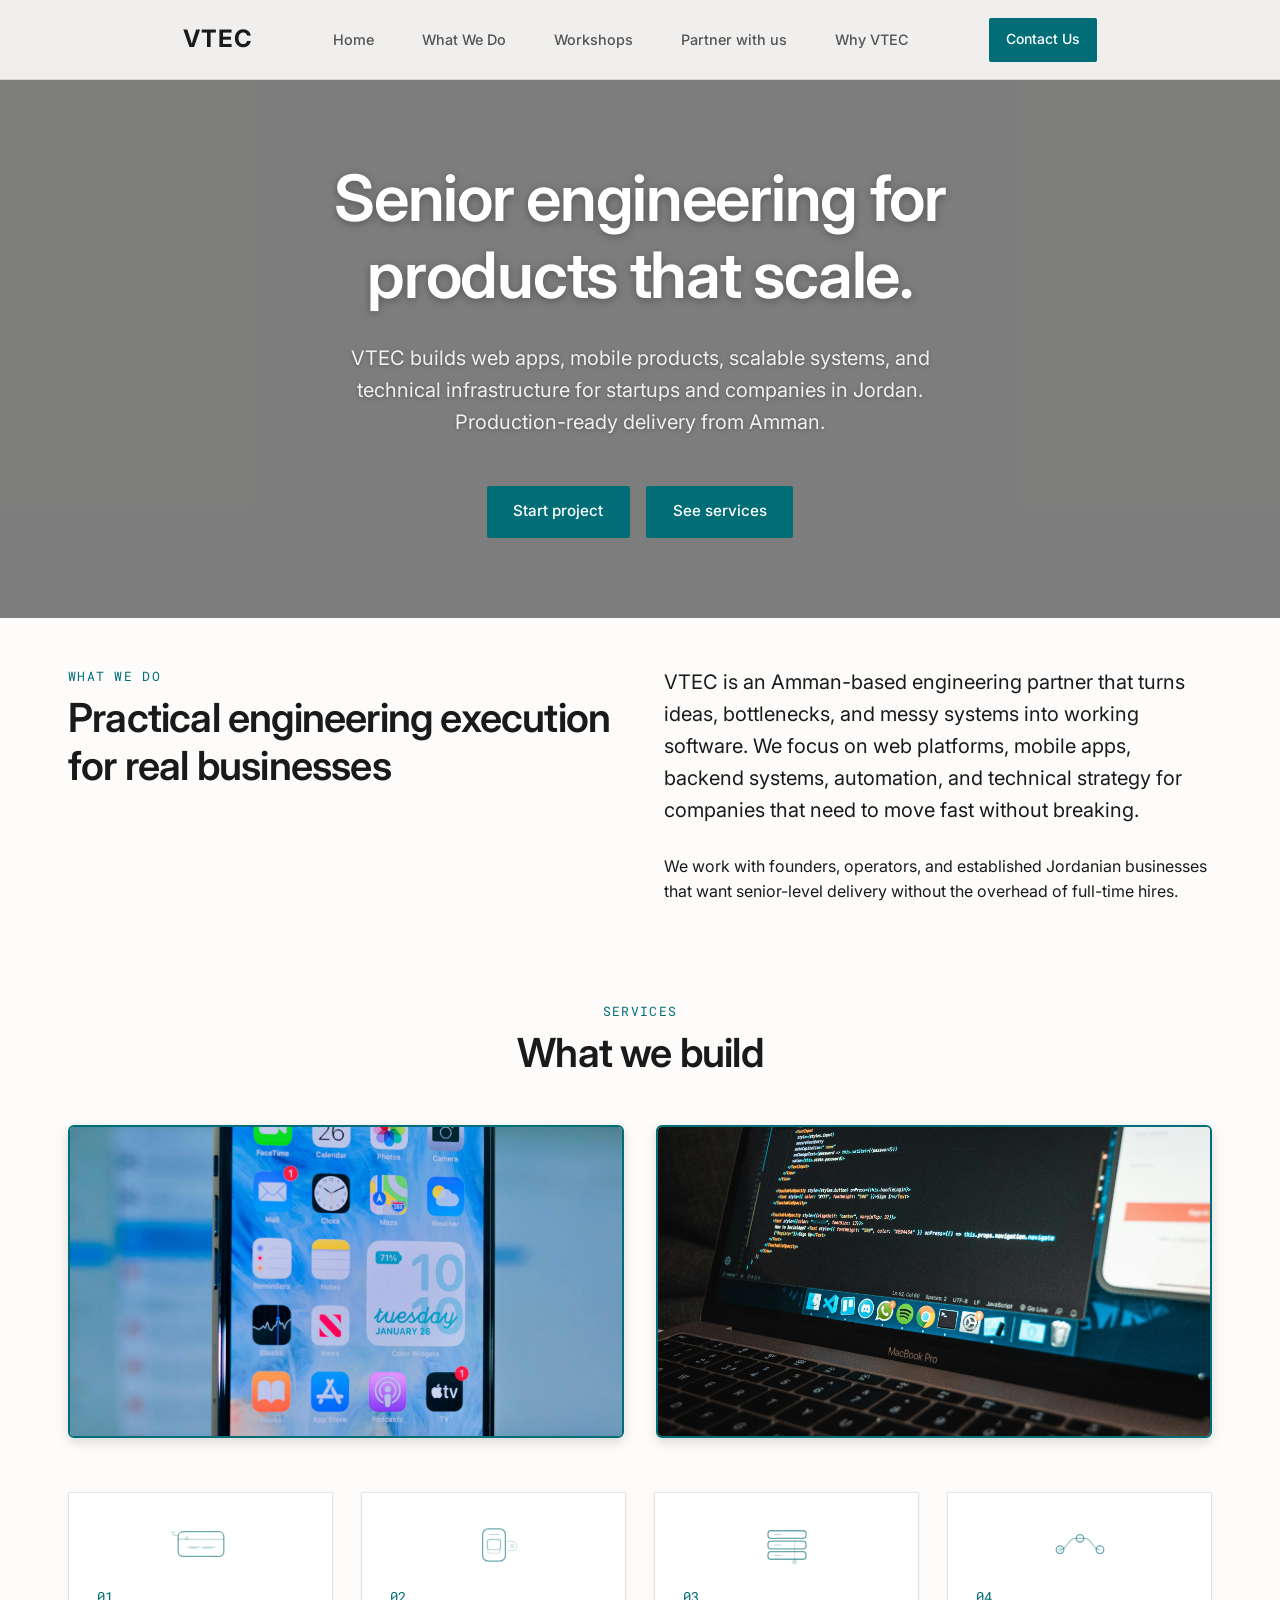
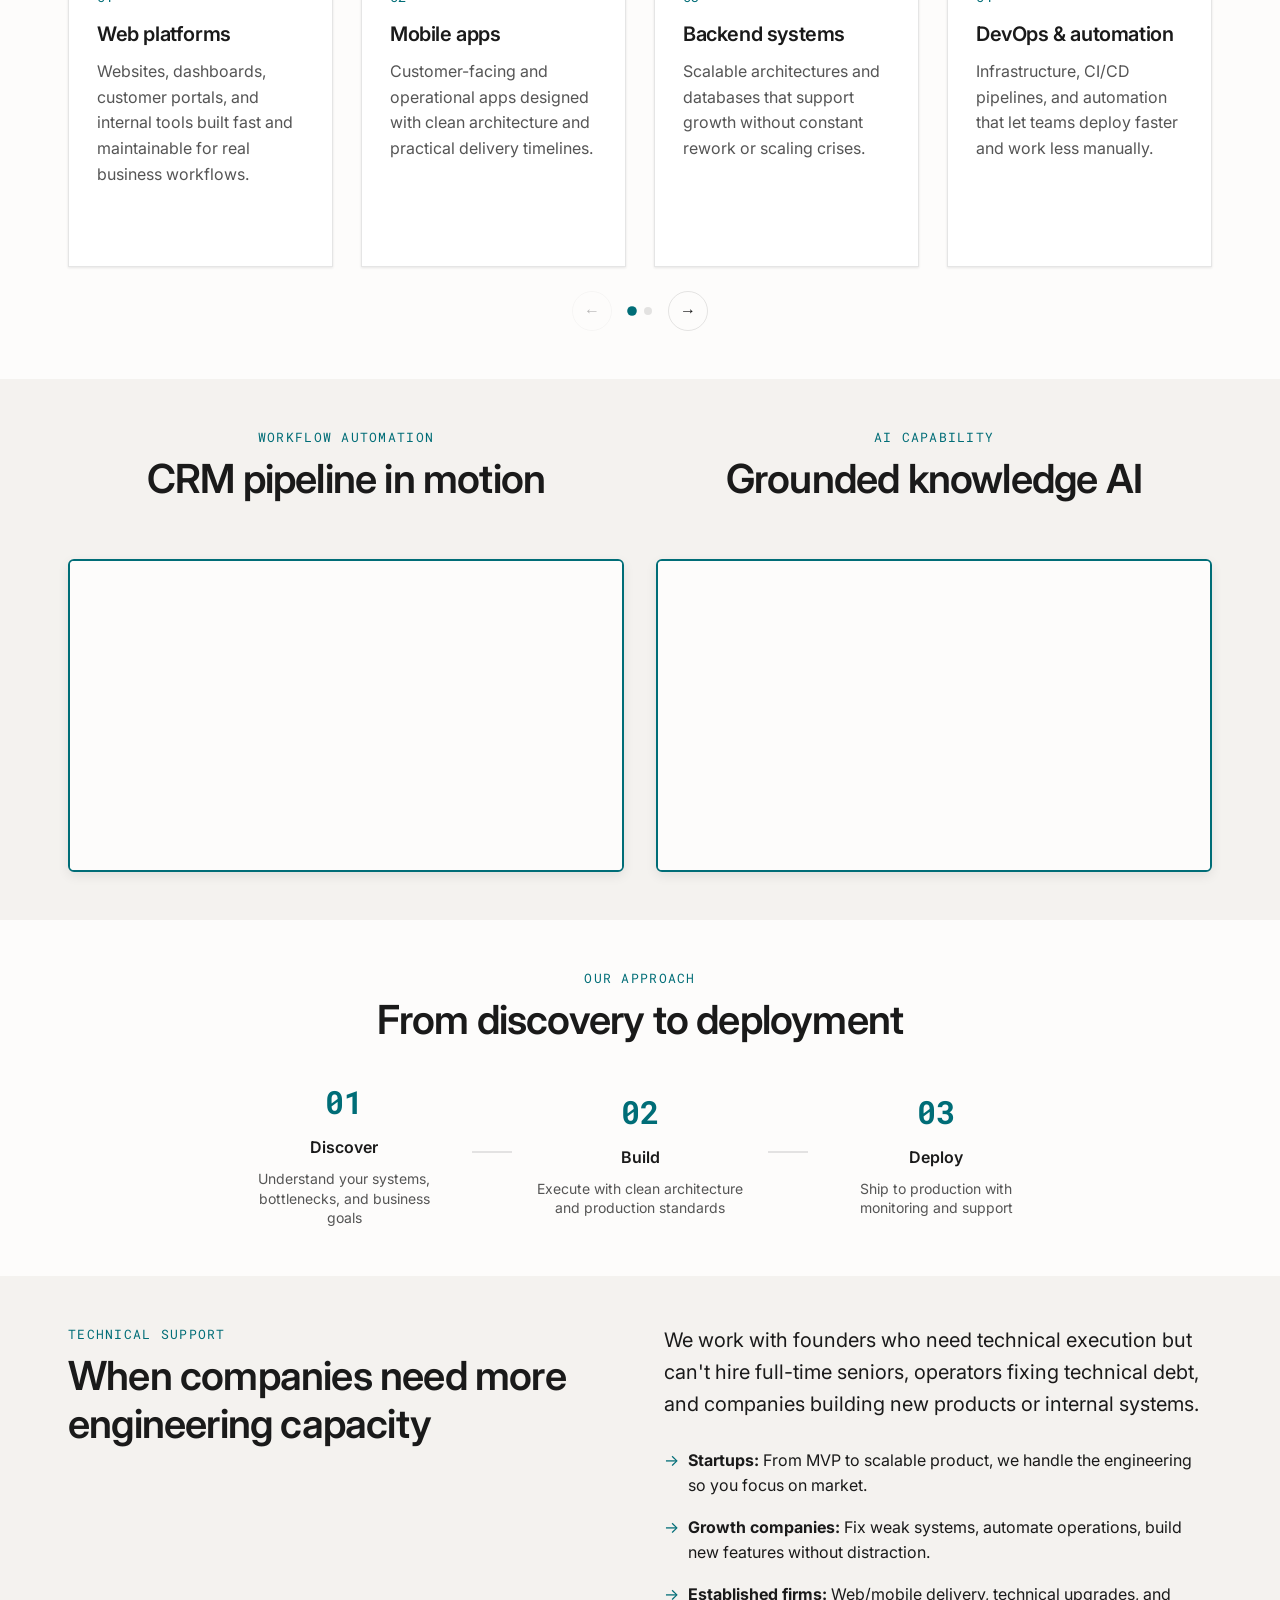
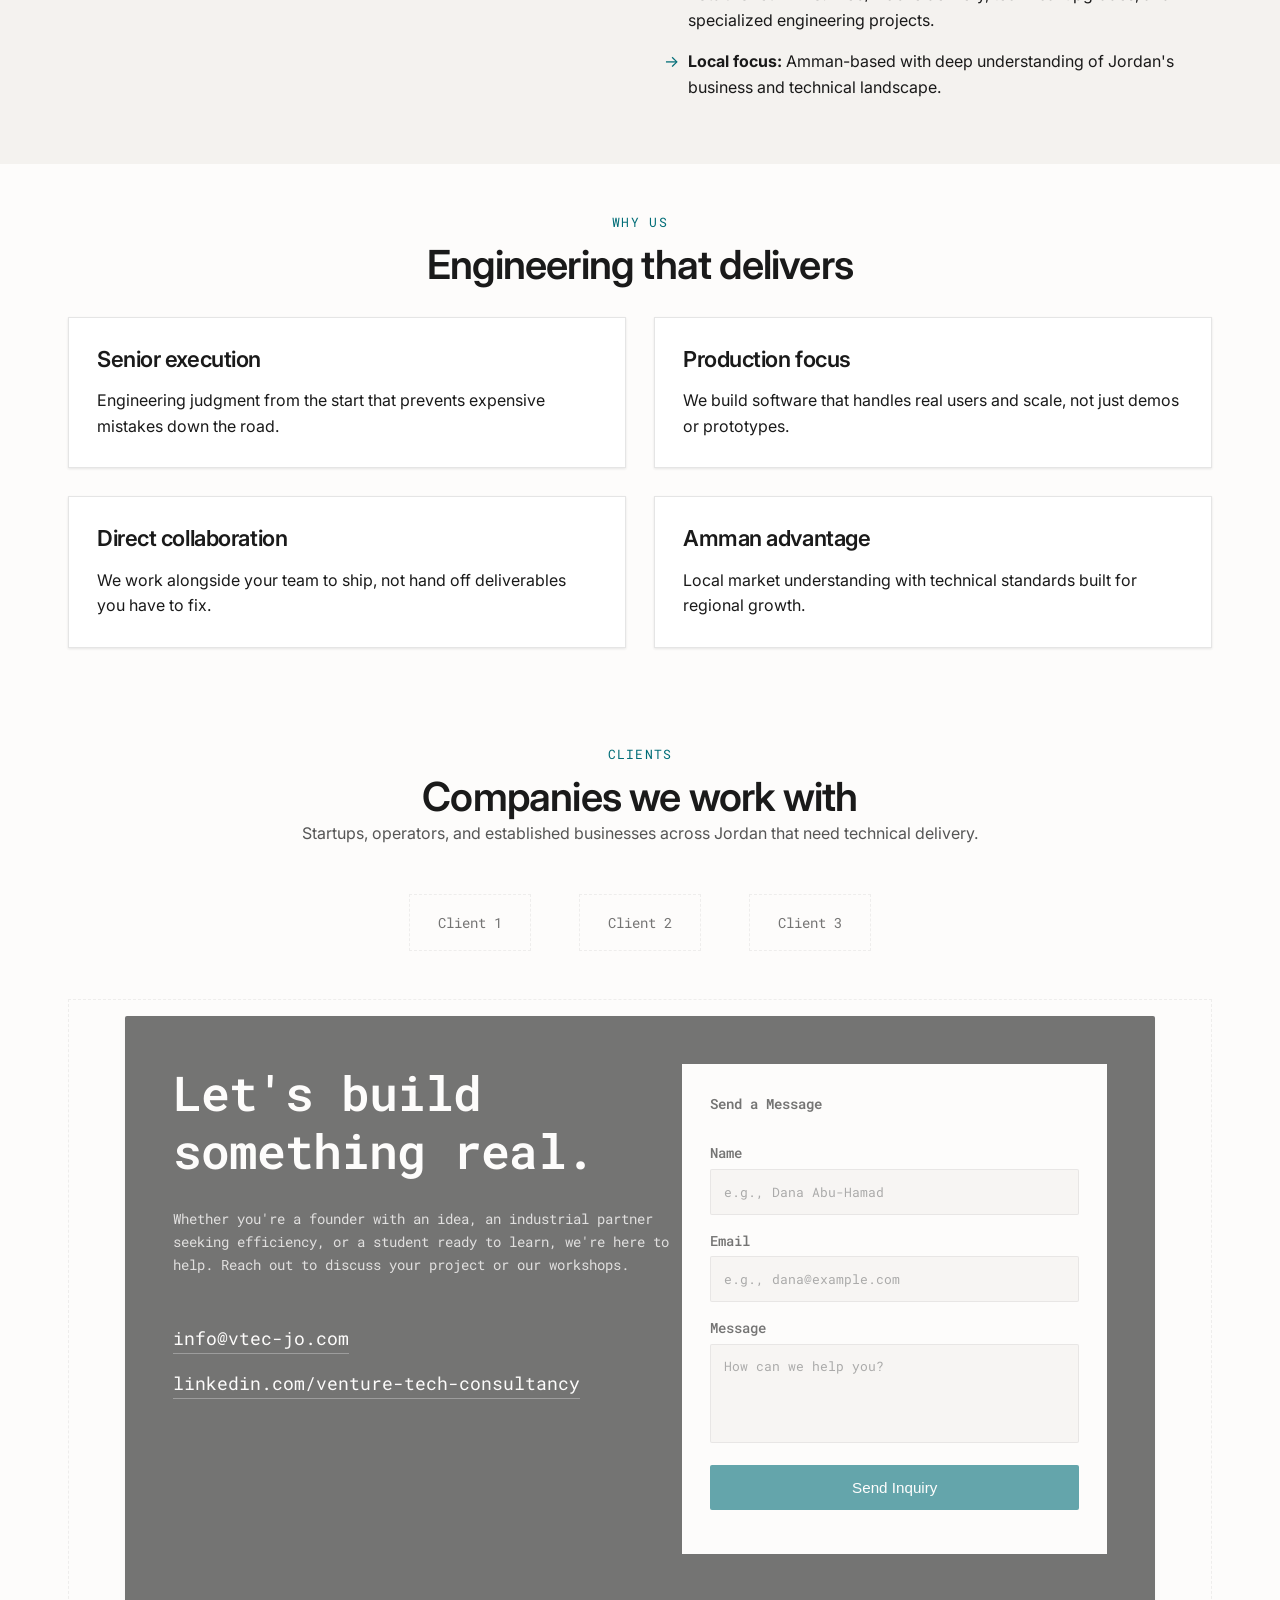
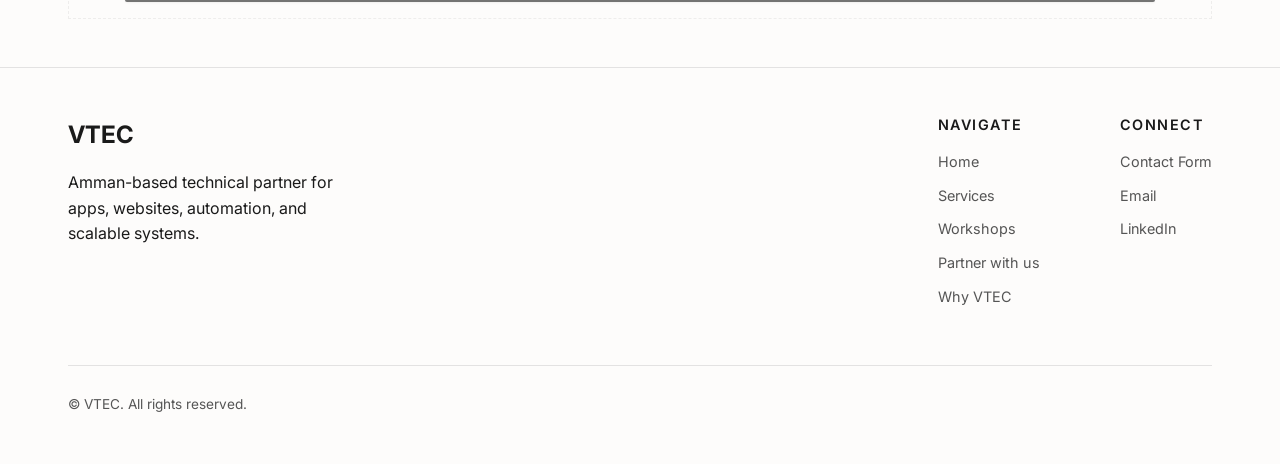
==== commit 4150eaff: "Update contact email from hello@vtec.example to info@vtec-jo.com (#14) * Initial plan  * Replace hel" ====
--- a/index.html
+++ b/index.html
@@ -389,7 +389,7 @@
                         <h2 class="cta-title">Let's build something real.</h2>
                         <p class="cta-text">Whether you're a founder with an idea, an industrial partner seeking efficiency, or a student ready to learn, we're here to help. Reach out to discuss your project or our workshops.</p>
                         <div class="contact-methods">
-                            <a href="mailto:hello@vtec.example" class="contact-link">hello@vtec.example</a>
+                            <a href="mailto:info@vtec-jo.com" class="contact-link">info@vtec-jo.com</a>
                             <a href="https://www.linkedin.com/company/venture-tech-consultancy/?viewAsMember=true" target="_blank" rel="noopener noreferrer" class="contact-link">linkedin.com/venture-tech-consultancy</a>
                         </div>
                     </div>
@@ -440,7 +440,7 @@
                         <h4>Connect</h4>
                         <ul>
                             <li><a href="#contact">Contact Form</a></li>
-                            <li><a href="mailto:hello@vtec.example" aria-label="Contact us via email">Email</a></li>
+                            <li><a href="mailto:info@vtec-jo.com" aria-label="Contact us via email">Email</a></li>
                             <li><a href="https://www.linkedin.com/company/venture-tech-consultancy/?viewAsMember=true" target="_blank" rel="noopener noreferrer" aria-label="Visit our LinkedIn profile">LinkedIn</a></li>
                         </ul>
                     </div>
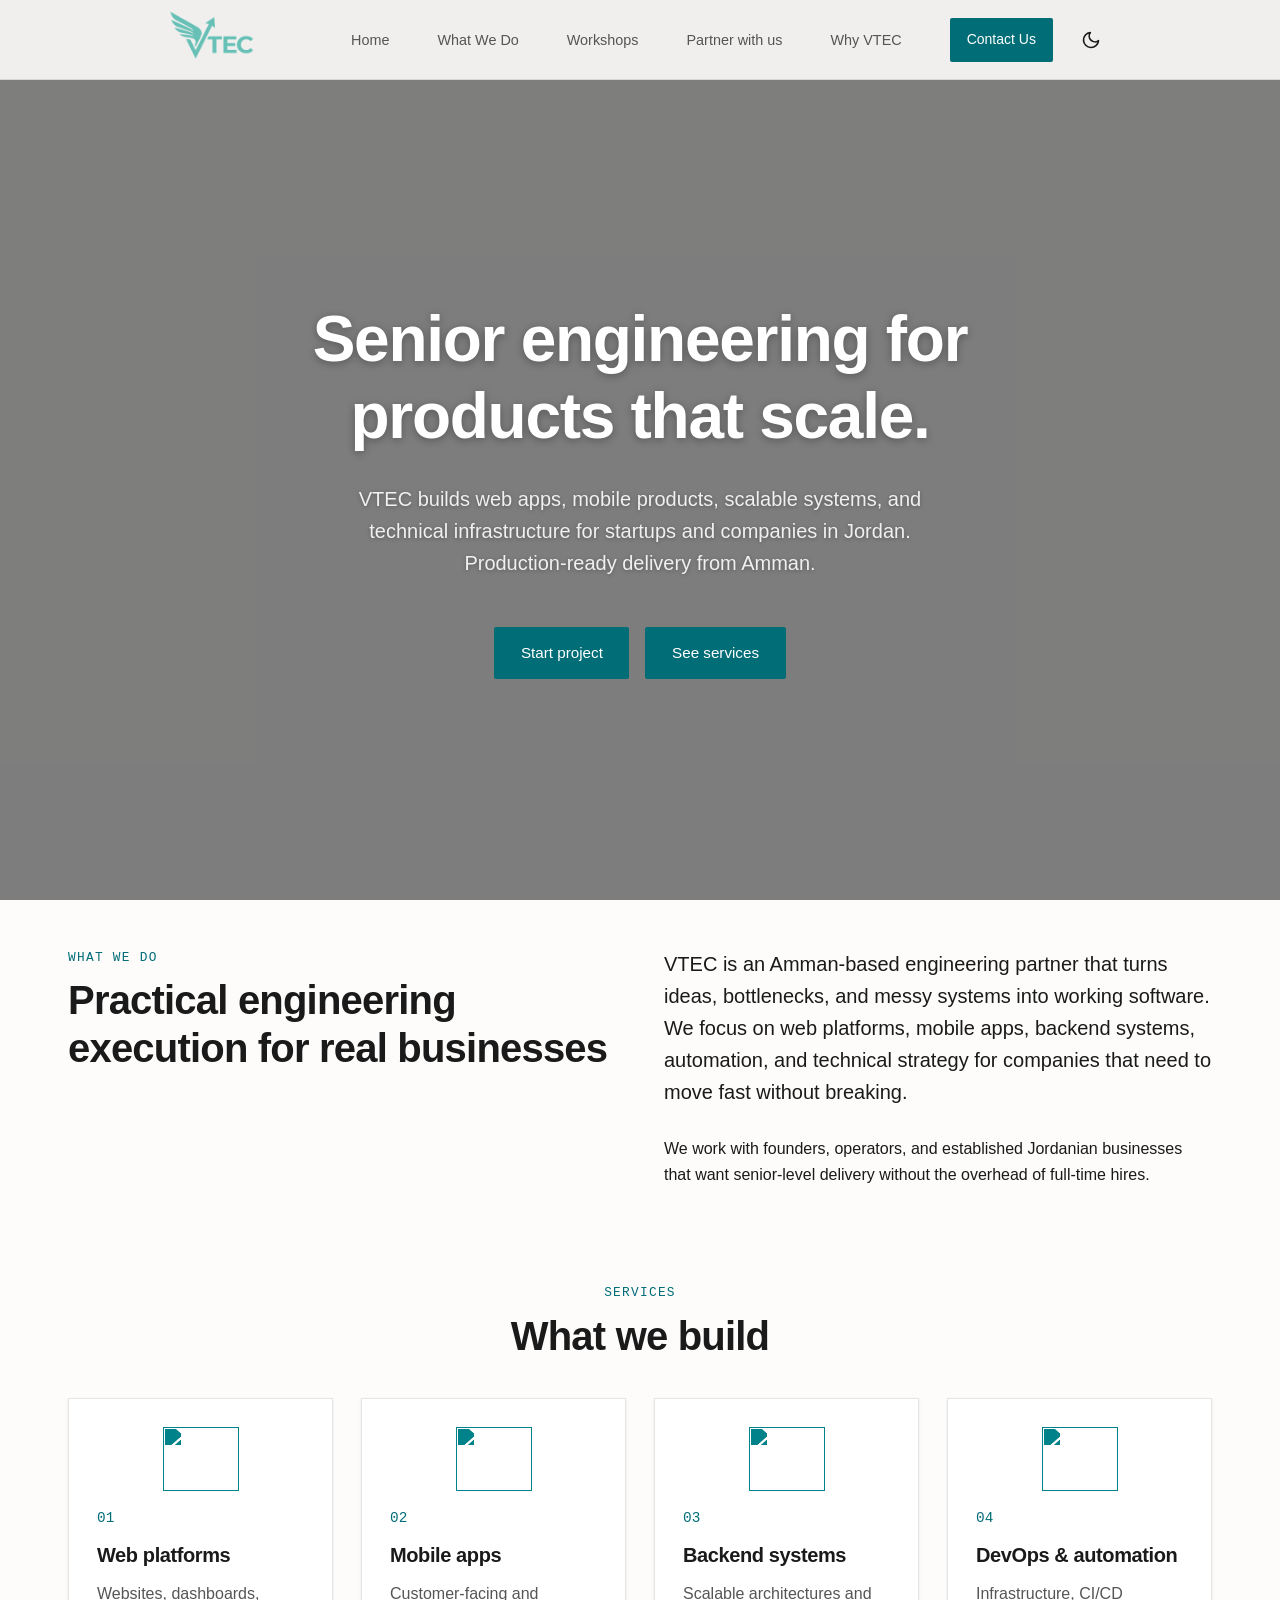
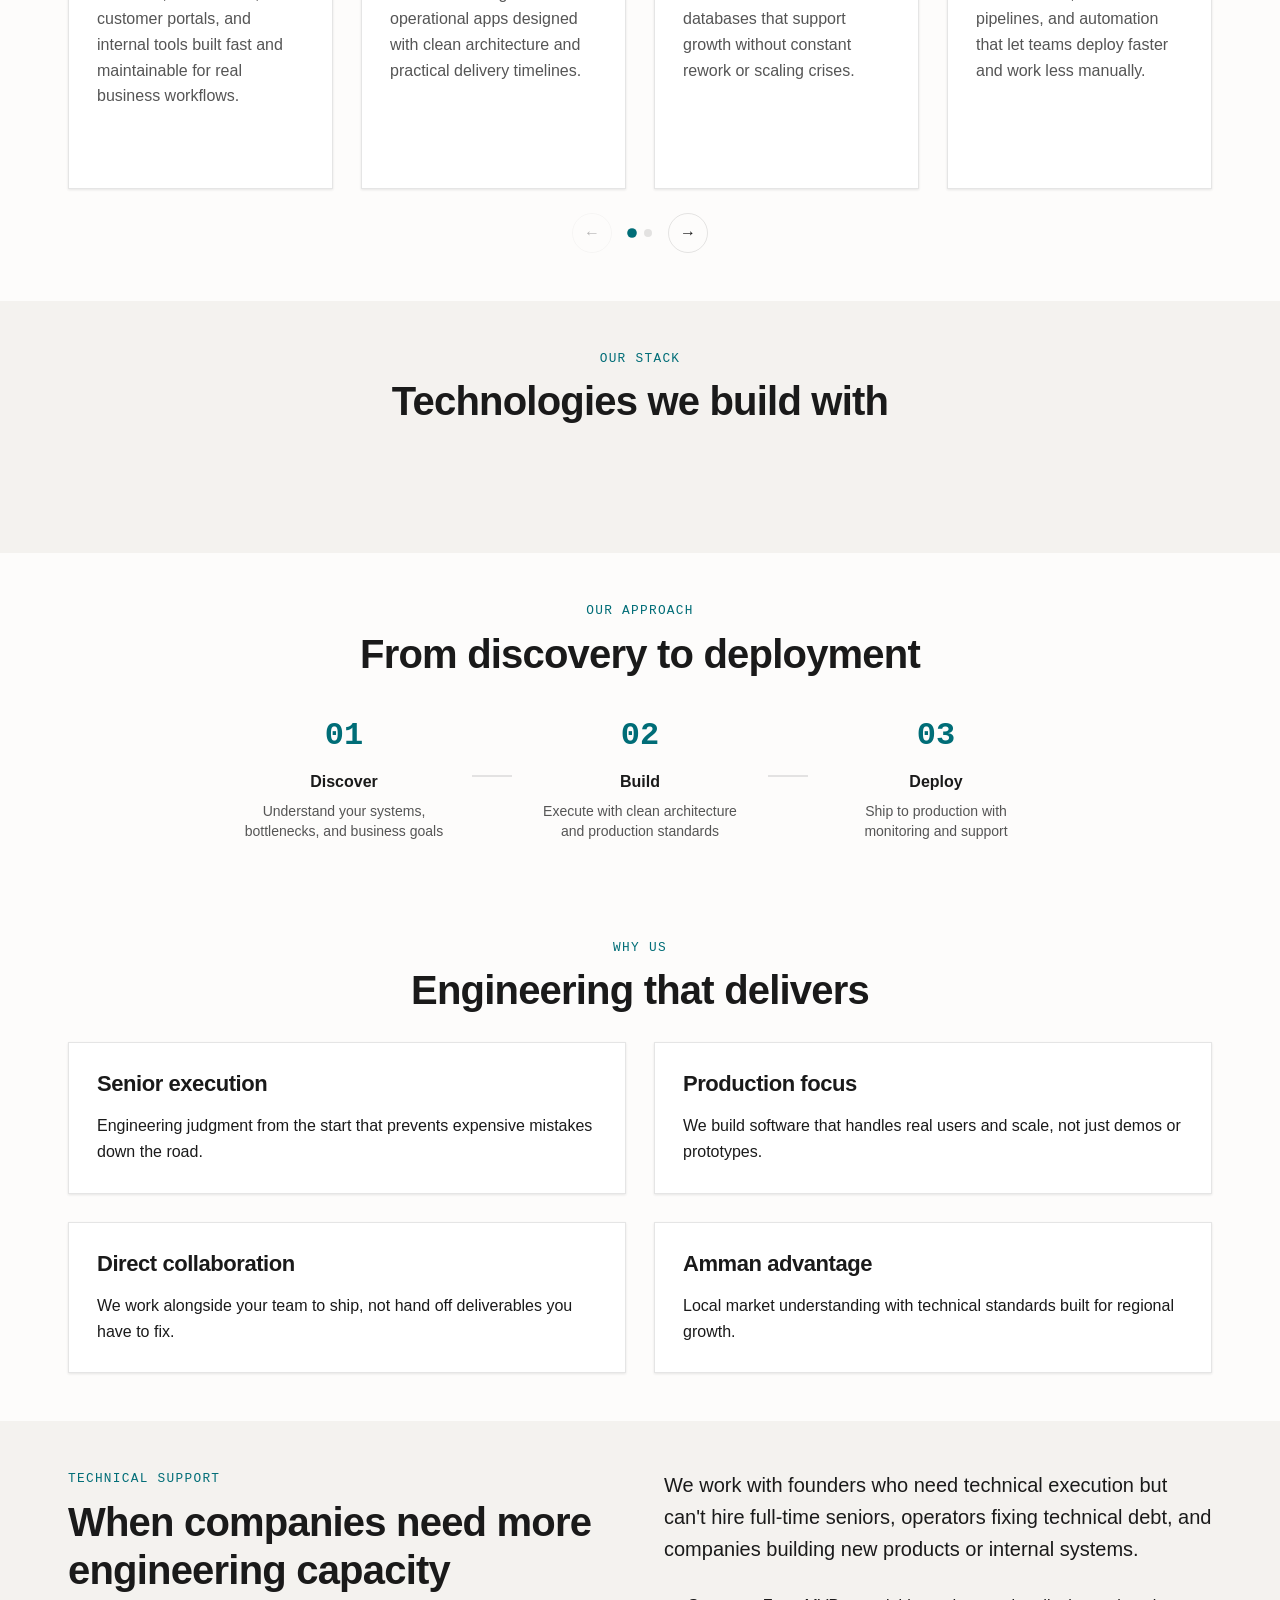
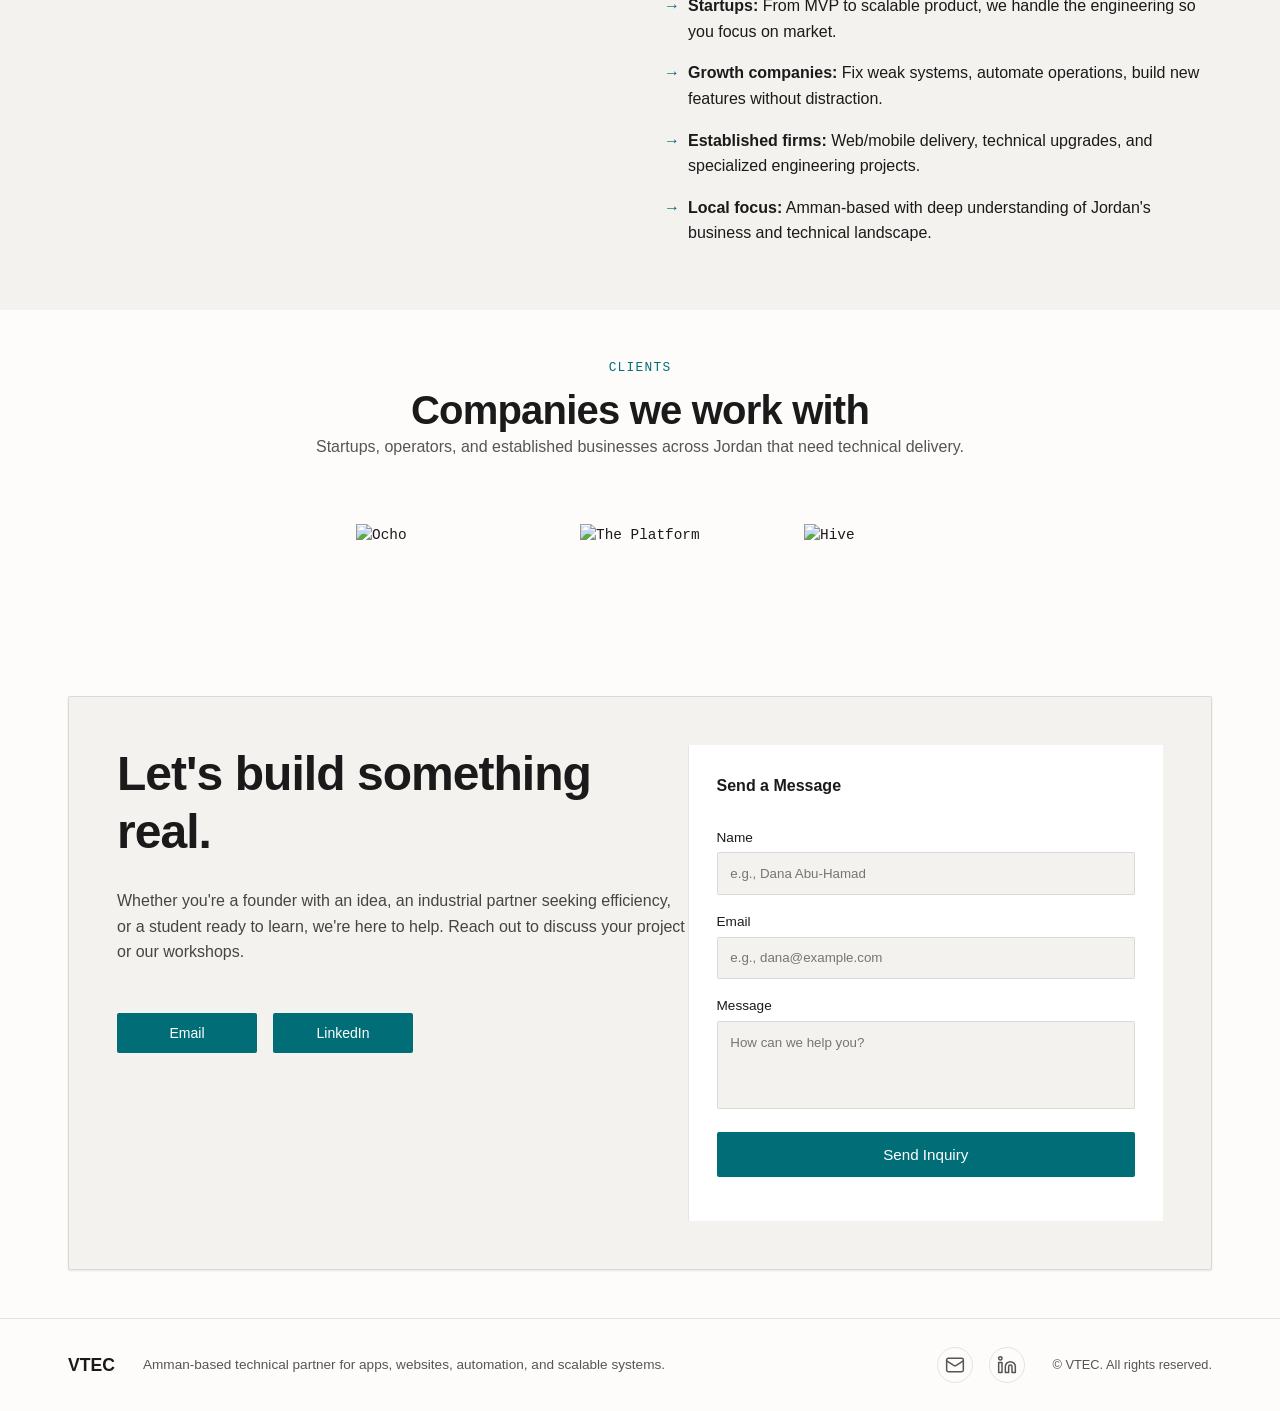
==== commit cdd14ba9: "Add .htaccess and update favicon/logo assets Add a comprehensive .htaccess to improve security, cach" ====
--- a/index.html
+++ b/index.html
@@ -3,41 +3,90 @@
 <head>
     <meta charset="UTF-8">
     <meta name="viewport" content="width=device-width, initial-scale=1.0">
+    <meta http-equiv="X-UA-Compatible" content="IE=edge">
     <title>VTEC | Senior Engineering for Web, Mobile & AI in Jordan</title>
-    <meta name="description" content="VTEC is an Amman-based engineering partner building web apps, mobile products, backend systems, CRM automation, and AI solutions for startups and businesses in Jordan.">
-    <link rel="canonical" href="https://vtec.example.com/">
-
-    <!-- SEO & Social: Meta tags for search engines and social media sharing -->
+    <meta name="description" content="VTEC is an Amman-based engineering partner building web apps, mobile products, backend systems, CRM automation, and AI solutions for businesses in Jordan.">
+    <meta name="keywords" content="web development, mobile apps, backend systems, AI solutions, CRM automation, engineering partner Jordan">
+    <meta name="author" content="VTEC">
+    <meta name="robots" content="index, follow, max-image-preview:large, max-snippet:-1, max-video-preview:-1">
+    <meta name="language" content="English">
+    <meta name="revisit-after" content="7 days">
+    <link rel="canonical" href="https://www.vtec-jo.com/">
+    <link rel="alternate" hreflang="en" href="https://www.vtec-jo.com/">
+
+    <!-- Security & CSP -->
+    <meta http-equiv="Content-Security-Policy" content="default-src 'self'; script-src 'self' 'unsafe-inline' https://cdn.jsdelivr.net https://fonts.googleapis.com; style-src 'self' 'unsafe-inline' https://fonts.googleapis.com; font-src 'self' https://fonts.gstatic.com data:; img-src 'self' data: https: blob:; connect-src 'self' https://script.google.com https://script.googleusercontent.com; media-src 'self' blob:; frame-ancestors 'none'; form-action 'self'; base-uri 'self'; upgrade-insecure-requests;">
+    <meta http-equiv="X-UA-Compatible" content="ie=edge">
+    <meta http-equiv="X-Frame-Options" content="DENY">
+    <meta name="referrer" content="strict-origin-when-cross-origin">
+    <meta name="permissions-policy" content="geolocation=(), microphone=(), camera=()">
+    <meta http-equiv="Permissions-Policy" content="geolocation=(), microphone=(), camera=()">
+
+    <!-- SEO & Social -->
     <meta property="og:type" content="website">
-    <meta property="og:url" content="https://vtec.example.com/">
+    <meta property="og:url" content="https://www.vtec-jo.com/">
     <meta property="og:site_name" content="VTEC">
     <meta property="og:locale" content="en_US">
     <meta property="og:title" content="VTEC | Senior Engineering for Web, Mobile & AI in Jordan">
     <meta property="og:description" content="Amman-based senior engineering partner delivering web platforms, mobile apps, automation, and AI solutions for startups and businesses.">
-    <meta property="og:image" content="https://vtec.example.com/assets/og-image.png">
+    <meta property="og:image" content="https://www.vtec-jo.com/assets/og-image.png">
     <meta property="og:image:width" content="1200">
     <meta property="og:image:height" content="630">
-    <meta property="twitter:card" content="summary_large_image">
-    <meta property="twitter:title" content="VTEC | Senior Engineering for Web, Mobile & AI in Jordan">
-    <meta property="twitter:description" content="Amman-based senior engineering partner delivering web platforms, mobile apps, automation, and AI solutions for startups and businesses.">
-    <meta property="twitter:image" content="https://vtec.example.com/assets/og-image.png">
+    <meta name="twitter:card" content="summary_large_image">
+    <meta name="twitter:site" content="@vtecjo">
+    <meta name="twitter:title" content="VTEC | Senior Engineering for Web, Mobile & AI in Jordan">
+    <meta name="twitter:description" content="Amman-based senior engineering partner delivering web platforms, mobile apps, automation, and AI solutions for startups and businesses.">
+    <meta name="twitter:image" content="https://www.vtec-jo.com/assets/og-image.png">
 
     <!-- Favicon -->
-    <link rel="icon" href="assets/favicon.svg" type="image/svg+xml">
-    <link rel="alternate icon" href="assets/favicon.ico">
+    <link rel="icon" href="assets/favicon-untitled-16.png?v=3" type="image/png" sizes="16x16">
+    <link rel="manifest" href="/manifest.json">
+
+    <!-- Preload Critical Resources -->
+    <link rel="preload" href="https://fonts.googleapis.com/css2?family=Inter:wght@400;500;600;700&display=swap" as="style">
+    <link rel="preload" href="style.css" as="style">
+    <link rel="dns-prefetch" href="https://fonts.googleapis.com">
+    <link rel="dns-prefetch" href="https://fonts.gstatic.com">
+    <link rel="dns-prefetch" href="https://cdn.jsdelivr.net">
 
     <!-- Fonts -->
     <link rel="preconnect" href="https://fonts.googleapis.com">
     <link rel="preconnect" href="https://fonts.gstatic.com" crossorigin>
-    <link href="https://fonts.googleapis.com/css2?family=Inter:wght@400;500;600;700&family=Roboto+Mono:wght@400;500&display=swap" rel="stylesheet">
+    <link href="https://fonts.googleapis.com/css2?family=Inter:wght@400;500;600;700&display=swap" rel="stylesheet">
     <meta name="theme-color" content="#121212" media="(prefers-color-scheme: dark)">
     <meta name="theme-color" content="#FDFCFB" media="(prefers-color-scheme: light)">
 
     <!-- Stylesheet -->
     <link rel="stylesheet" href="style.css">
     
+    <!-- Import map for Three.js + Postprocessing ES modules -->
+    <script type="importmap">
+    {
+      "imports": {
+        "three": "https://cdn.jsdelivr.net/npm/three@0.164.1/build/three.module.js",
+        "postprocessing": "https://cdn.jsdelivr.net/npm/postprocessing@6.36.3/build/index.js"
+      }
+    }
+    </script>
+
+    <!-- GSAP — skipped on reduced-motion or slow connections -->
+    <script>
+      (function(){
+        var pref=window.matchMedia('(prefers-reduced-motion:reduce)').matches;
+        var nav=navigator.connection||navigator.mozConnection;
+        var slow=nav&&(nav.saveData||['slow-2g','2g','3g'].includes(nav.effectiveType));
+        if(!pref&&!slow){
+          ['https://cdn.jsdelivr.net/npm/gsap@3.12.5/dist/gsap.min.js',
+           'https://cdn.jsdelivr.net/npm/gsap@3.12.5/dist/ScrollTrigger.min.js'
+          ].forEach(function(src){var s=document.createElement('script');s.src=src;document.head.appendChild(s);});
+        }
+      })();
+    </script>
+
     <!-- JS -->
     <script defer src="script.js"></script>
+    <script defer src="logoloop.js"></script>
+    <script type="module" src="hyperspeed-init.js"></script>
 
     <!-- Structured Data: Organization schema for Google rich results -->
     <script type="application/ld+json">
@@ -45,11 +94,14 @@
       "@context": "https://schema.org",
       "@type": "Organization",
       "name": "VTEC",
-      "url": "https://vtec.example.com",
-      "logo": "https://vtec.example.com/assets/favicon.svg",
+      "url": "https://www.vtec-jo.com",
+      "logo": "https://www.vtec-jo.com/assets/og-image.png",
+      "email": "info@vtec-jo.com",
       "description": "Senior engineering partner delivering web platforms, mobile apps, CRM automation, and AI solutions for startups and businesses in Jordan.",
       "areaServed": ["JO", "MENA"],
-      "sameAs": []
+      "sameAs": [
+        "https://www.linkedin.com/company/venture-tech-consultancy/"
+      ]
     }
     </script>
 </head>
@@ -60,7 +112,9 @@
         <div class="container">
             <div class="header-inner">
                 <a href="#hero" class="logo" aria-label="VTEC Home">
-                    <span class="logo-text">VTEC</span>
+                  <span class="logo-text" aria-hidden="true">
+                    <img class="brand-logo-svg" src="assets/videos-images/logo-3-clean.svg" alt="VTEC logo" width="172" height="172">
+                  </span>
                 </a>
                 <nav class="nav" id="nav-menu" aria-label="Main navigation">
                     <ul class="nav-list">
@@ -73,6 +127,10 @@
                 </nav>
                 <div class="header-actions">
                     <a href="#contact" class="btn btn-primary btn-sm">Contact Us</a>
+                    <button class="theme-toggle" id="theme-toggle" aria-label="Toggle dark mode" title="Toggle theme">
+                        <svg class="sun-icon" xmlns="http://www.w3.org/2000/svg" width="20" height="20" viewBox="0 0 24 24" fill="none" stroke="currentColor" stroke-width="2" stroke-linecap="round" stroke-linejoin="round" aria-hidden="true"><circle cx="12" cy="12" r="5"/><line x1="12" y1="1" x2="12" y2="3"/><line x1="12" y1="21" x2="12" y2="23"/><line x1="4.22" y1="4.22" x2="5.64" y2="5.64"/><line x1="18.36" y1="18.36" x2="19.78" y2="19.78"/><line x1="1" y1="12" x2="3" y2="12"/><line x1="21" y1="12" x2="23" y2="12"/><line x1="4.22" y1="19.78" x2="5.64" y2="18.36"/><line x1="18.36" y1="5.64" x2="19.78" y2="4.22"/></svg>
+                        <svg class="moon-icon" xmlns="http://www.w3.org/2000/svg" width="20" height="20" viewBox="0 0 24 24" fill="none" stroke="currentColor" stroke-width="2" stroke-linecap="round" stroke-linejoin="round" aria-hidden="true"><path d="M21 12.79A9 9 0 1 1 11.21 3 7 7 0 0 0 21 12.79z"/></svg>
+                    </button>
                     <button class="mobile-nav-toggle" id="mobile-nav-toggle" aria-controls="nav-menu" aria-expanded="false" aria-label="Toggle navigation menu">
                         <span class="bar"></span>
                         <span class="bar"></span>
@@ -86,12 +144,8 @@
 <main>
   <!-- Section: Hero - Main value proposition and primary call to action -->
   <section class="hero" id="hero">
-    <div class="hero-video-bg">
-      <video autoplay muted loop playsinline class="hero-video">
-        <source src="assets/videos/12120613_1920_1080_60fps.mp4" type="video/mp4">
-      </video>
-      <div class="hero-overlay"></div>
-    </div>
+    <div id="hero-hyperspeed" class="hero-hyperspeed-bg"></div>
+    <div class="hero-overlay"></div>
     <div class="container">
       <div class="hero-content">
         <h1 class="hero-title">Senior engineering for products that scale.</h1>
@@ -125,30 +179,11 @@
       <span class="section-label">Services</span>
       <h2 class="section-title">What we build</h2>
     </div>
-    <!-- Services Visual: Two Photos -->
-    <div class="services-visual">
-      <div class="services-photo-card">
-        <img src="assets/videos/pexels-itsemshuvo-6608248.jpg" alt="Web and mobile development" loading="lazy">
-      </div>
-      <div class="services-photo-card">
-        <img src="assets/videos/pexels-rsantos1232-3888151.jpg" alt="Backend systems and engineering" loading="lazy">
-      </div>
-    </div>
     <div class="services-slider-wrapper">
       <div class="services-slider" id="services-slider">
         <div class="service-item">
           <span class="service-scene service-scene--web" aria-hidden="true">
-            <svg viewBox="0 0 80 48" fill="none" xmlns="http://www.w3.org/2000/svg">
-              <rect class="scene-stroke scene-motion" x="16" y="10" width="48" height="26" rx="5"/>
-              <path class="scene-soft scene-motion" d="M16 18H64"/>
-              <path class="scene-soft scene-rest scene-motion" d="M28 27H36"/>
-              <path class="scene-soft scene-rest scene-motion" d="M41 27H52"/>
-              <path class="scene-awake scene-motion" d="M25 24H39"/>
-              <path class="scene-awake scene-motion" d="M43 24H55"/>
-              <circle class="scene-fill scene-awake scene-motion" cx="25" cy="15" r="1.8"/>
-              <path class="scene-soft scene-rest scene-motion" d="M10 13.5C12.5 11.2 12.5 15.8 15 13.5"/>
-              <path class="scene-soft scene-rest scene-motion" d="M8.5 10.5C10.2 8.9 10.2 12.1 11.9 10.5"/>
-            </svg>
+            <img src="assets/videos-images/coding.png" alt="" class="service-icon" width="64" height="64">
           </span>
           <span class="service-num">01</span>
           <h3 class="service-title">Web platforms</h3>
@@ -156,14 +191,7 @@
         </div>
         <div class="service-item">
           <span class="service-scene service-scene--mobile" aria-hidden="true">
-            <svg viewBox="0 0 80 48" fill="none" xmlns="http://www.w3.org/2000/svg">
-              <rect class="scene-stroke scene-motion" x="28" y="7" width="24" height="34" rx="6"/>
-              <path class="scene-soft scene-motion" d="M35 13H45"/>
-              <rect class="scene-soft scene-rest scene-motion" x="33" y="18" width="14" height="11" rx="2.5"/>
-              <rect class="scene-awake scene-motion" x="33" y="16" width="14" height="15" rx="3"/>
-              <path class="scene-awake scene-motion" d="M55 18L60 18C62.8 18 65 20.2 65 23C65 25.8 62.8 28 60 28H55"/>
-              <circle class="scene-fill scene-awake scene-motion" cx="60" cy="23" r="2"/>
-            </svg>
+            <img src="assets/videos-images/mobile-development.png" alt="" class="service-icon" width="64" height="64">
           </span>
           <span class="service-num">02</span>
           <h3 class="service-title">Mobile apps</h3>
@@ -171,16 +199,7 @@
         </div>
         <div class="service-item">
           <span class="service-scene service-scene--backend" aria-hidden="true">
-            <svg viewBox="0 0 80 48" fill="none" xmlns="http://www.w3.org/2000/svg">
-              <rect class="scene-stroke scene-motion" x="20" y="9" width="40" height="8" rx="3"/>
-              <rect class="scene-stroke scene-motion" x="20" y="20" width="40" height="8" rx="3"/>
-              <rect class="scene-stroke scene-motion" x="20" y="31" width="40" height="8" rx="3"/>
-              <path class="scene-soft scene-motion" d="M27 13H34"/>
-              <path class="scene-soft scene-motion" d="M27 24H34"/>
-              <path class="scene-soft scene-motion" d="M27 35H34"/>
-              <circle class="scene-fill scene-awake scene-motion" cx="48" cy="35" r="2.2"/>
-              <path class="scene-awake scene-motion" d="M48 35V13"/>
-            </svg>
+            <img src="assets/videos-images/backend.png" alt="" class="service-icon" width="64" height="64" loading="lazy">
           </span>
           <span class="service-num">03</span>
           <h3 class="service-title">Backend systems</h3>
@@ -188,14 +207,7 @@
         </div>
         <div class="service-item">
           <span class="service-scene service-scene--devops" aria-hidden="true">
-            <svg viewBox="0 0 80 48" fill="none" xmlns="http://www.w3.org/2000/svg">
-              <path class="scene-soft scene-motion" d="M19 29C27 29 27 17 35 17H45C53 17 53 29 61 29"/>
-              <circle class="scene-stroke scene-motion" cx="19" cy="29" r="4"/>
-              <circle class="scene-stroke scene-motion" cx="40" cy="17" r="4"/>
-              <circle class="scene-stroke scene-motion" cx="61" cy="29" r="4"/>
-              <path class="scene-awake scene-motion" d="M19 29C27 29 27 17 35 17H45C53 17 53 29 61 29"/>
-              <circle class="scene-fill scene-awake scene-motion" cx="19" cy="29" r="2.1"/>
-            </svg>
+            <img src="assets/videos-images/DevOps.png" alt="" class="service-icon" width="64" height="64" loading="lazy">
           </span>
           <span class="service-num">04</span>
           <h3 class="service-title">DevOps & automation</h3>
@@ -203,14 +215,7 @@
         </div>
         <div class="service-item">
           <span class="service-scene service-scene--crm" aria-hidden="true">
-            <svg viewBox="0 0 80 48" fill="none" xmlns="http://www.w3.org/2000/svg">
-              <rect class="scene-soft scene-motion" x="15" y="18" width="14" height="12" rx="3"/>
-              <rect class="scene-soft scene-motion" x="33" y="14" width="14" height="16" rx="3"/>
-              <rect class="scene-soft scene-motion" x="51" y="10" width="14" height="20" rx="3"/>
-              <path class="scene-soft scene-motion" d="M29 24H33"/>
-              <path class="scene-soft scene-motion" d="M47 22H51"/>
-              <circle class="scene-fill scene-awake scene-motion" cx="22" cy="24" r="2.2"/>
-            </svg>
+            <img src="assets/videos-images/crm.png" alt="" class="service-icon" width="64" height="64" loading="lazy">
           </span>
           <span class="service-num">05</span>
           <h3 class="service-title">CRM automation</h3>
@@ -218,15 +223,7 @@
         </div>
         <div class="service-item">
           <span class="service-scene service-scene--rag" aria-hidden="true">
-            <svg viewBox="0 0 80 48" fill="none" xmlns="http://www.w3.org/2000/svg">
-              <rect class="scene-stroke scene-motion" x="14" y="10" width="52" height="26" rx="5"/>
-              <path class="scene-soft scene-motion" d="M14 17H66"/>
-              <path class="scene-soft scene-motion" d="M22 24H35"/>
-              <path class="scene-soft scene-motion" d="M22 29H31"/>
-              <rect class="scene-awake scene-motion" x="40" y="21" width="16" height="10" rx="3"/>
-              <path class="scene-awake scene-motion" d="M48 18V14"/>
-              <circle class="scene-fill scene-awake scene-motion" cx="48" cy="13" r="2.1"/>
-            </svg>
+            <img src="assets/videos-images/artificial-intelligence.png" alt="" class="service-icon" width="64" height="64" loading="lazy">
           </span>
           <span class="service-num">06</span>
           <h3 class="service-title">RAG AI for websites</h3>
@@ -234,15 +231,7 @@
         </div>
         <div class="service-item">
           <span class="service-scene service-scene--consulting" aria-hidden="true">
-            <svg viewBox="0 0 80 48" fill="none" xmlns="http://www.w3.org/2000/svg">
-              <path class="scene-soft scene-motion" d="M16 31L30 23L42 26L60 15"/>
-              <circle class="scene-stroke scene-motion" cx="16" cy="31" r="3.5"/>
-              <circle class="scene-stroke scene-motion" cx="30" cy="23" r="3.5"/>
-              <circle class="scene-stroke scene-motion" cx="42" cy="26" r="3.5"/>
-              <circle class="scene-stroke scene-motion" cx="60" cy="15" r="3.5"/>
-              <path class="scene-awake scene-motion" d="M57 12L60 15L63.5 11.5"/>
-              <path class="scene-awake scene-motion" d="M60 15L67 10"/>
-            </svg>
+            <img src="assets/videos-images/consultant.png" alt="" class="service-icon" width="64" height="64" loading="lazy">
           </span>
           <span class="service-num">07</span>
           <h3 class="service-title">Technical consulting</h3>
@@ -261,34 +250,12 @@
 <!-- Visual Showcase Section - CRM & AI Side by Side -->
 <section class="section visual-showcase" id="visual-showcase">
   <div class="container">
-    <div class="visual-grid">
-      <!-- CRM Automation Visual -->
-      <div class="visual-item">
-        <div class="section-header centered">
-          <span class="section-label">Workflow automation</span>
-          <h2 class="section-title">CRM pipeline in motion</h2>
-        </div>
-        <div class="visual-card">
-          <video autoplay muted loop playsinline class="visual-video">
-            <source src="assets/videos/14825509_1080_1920_25fps.mp4" type="video/mp4">
-          </video>
-        </div>
-      </div>
-      
-      <!-- AI Assistant Visual -->
-      <div class="visual-item">
-        <div class="section-header centered">
-          <span class="section-label">AI capability</span>
-          <h2 class="section-title">Grounded knowledge AI</h2>
-        </div>
-        <div class="visual-card">
-          <video autoplay muted loop playsinline class="visual-video">
-            <source src="assets/videos/15254965_1920_1080_24fps.mp4" type="video/mp4">
-          </video>
-        </div>
-      </div>
+    <div class="section-header centered">
+      <span class="section-label">Our stack</span>
+      <h2 class="section-title">Technologies we build with</h2>
     </div>
   </div>
+  <div id="logo-loop-mount" class="logo-loop-wrapper"></div>
 </section>
 
 <!-- Process Visual Section -->
@@ -319,6 +286,34 @@
     </div>
   </div>
 </section>
+
+  <!-- Section: Why VTEC - Competitive advantages and regional relevance -->
+  <section class="section why-vtec" id="why-vtec">
+    <div class="container">
+      <div class="section-header centered">
+        <span class="section-label">Why us</span>
+        <h2 class="section-title">Engineering that delivers</h2>
+      </div>
+      <div class="asymmetric-grid">
+        <div class="grid-card">
+          <h3>Senior execution</h3>
+          <p>Engineering judgment from the start that prevents expensive mistakes down the road.</p>
+        </div>
+        <div class="grid-card">
+          <h3>Production focus</h3>
+          <p>We build software that handles real users and scale, not just demos or prototypes.</p>
+        </div>
+        <div class="grid-card">
+          <h3>Direct collaboration</h3>
+          <p>We work alongside your team to ship, not hand off deliverables you have to fix.</p>
+        </div>
+        <div class="grid-card">
+          <h3>Amman advantage</h3>
+          <p>Local market understanding with technical standards built for regional growth.</p>
+        </div>
+      </div>
+    </div>
+  </section>
 
   <!-- Section: Ecosystem - Community engagement and youth empowerment initiatives -->
   <section class="section workshops alternate-bg" id="workshops">
@@ -339,34 +334,6 @@
     </div>
   </section>
 
-  <!-- Section: Why VTEC - Competitive advantages and regional relevance -->
-  <section class="section why-vtec" id="why-vtec">
-    <div class="container">
-      <div class="section-header centered">
-        <span class="section-label">Why us</span>
-        <h2 class="section-title">Engineering that delivers</h2>
-      </div>
-      <div class="asymmetric-grid">
-        <div class="grid-card">
-          <h3>Senior execution</h3>
-          <p>Engineering judgment from the start that prevents expensive mistakes down the road.</p>
-        </div>
-        <div class="grid-card">
-          <h3>Production focus</h3>
-          <p>We build software that handles real users and scale, not just demos or prototypes.</p>
-        </div>
-        <div class="grid-card">
-          <h3>Direct collaboration</h3>
-          <p>We work alongside your team to ship, not hand off deliverables you have to fix.</p>
-        </div>
-        <div class="grid-card">
-          <h3>Amman advantage</h3>
-          <p>Local market understanding with technical standards built for regional growth.</p>
-        </div>
-      </div>
-    </div>
-  </section>
-
   <!-- Section: Partners - Trust signals and collaboration network -->
   <section class="section partners" id="partners">
     <div class="container">
@@ -376,10 +343,12 @@
       </div>
       <p class="section-subtitle">Startups, operators, and established businesses across Jordan that need technical delivery.</p>
       <div class="logo-strip-placeholder">
-        <div class="logo-item-placeholder"><span>Client 1</span></div>
-        <div class="logo-item-placeholder"><span>Client 2</span></div>
-        <div class="logo-item-placeholder"><span>Client 3</span></div>
-        <div class="logo-item-placeholder
+        <div class="logo-item-placeholder"><img src="assets/videos-images/525882777_17842597716549535_7077091234391460187_n.jpg" alt="Ocho" loading="lazy" width="120" height="60"></div>
+        <div class="logo-item-placeholder"><img src="assets/videos-images/theplatformjo_logo.jpg" alt="The Platform" loading="lazy" width="120" height="60"></div>
+        <div class="logo-item-placeholder"><img src="assets/videos-images/hivejor_logo.jpg" alt="Hive" loading="lazy" width="120" height="60"></div>
+      </div>
+    </div>
+  </section>
 
         <!-- Section: Contact - Lead generation form with Google Apps Script integration -->
         <section class="section cta-section" id="contact">
@@ -389,8 +358,8 @@
                         <h2 class="cta-title">Let's build something real.</h2>
                         <p class="cta-text">Whether you're a founder with an idea, an industrial partner seeking efficiency, or a student ready to learn, we're here to help. Reach out to discuss your project or our workshops.</p>
                         <div class="contact-methods">
-                            <a href="mailto:info@vtec-jo.com" class="contact-link">info@vtec-jo.com</a>
-                            <a href="https://www.linkedin.com/company/venture-tech-consultancy/?viewAsMember=true" target="_blank" rel="noopener noreferrer" class="contact-link">linkedin.com/venture-tech-consultancy</a>
+                            <a href="mailto:info@vtec-jo.com" class="btn btn-primary">Email</a>
+                            <a href="https://www.linkedin.com/company/venture-tech-consultancy/?viewAsMember=true" target="_blank" rel="noopener noreferrer" class="btn btn-primary">LinkedIn</a>
                         </div>
                     </div>
                     <div class="cta-form-wrapper">
@@ -420,34 +389,18 @@
 
     <footer class="footer">
         <div class="container">
-            <div class="footer-main">
-                <div class="footer-brand">
-                    <a href="#hero" class="footer-logo">VTEC</a>
-                    <p>Amman-based technical partner for apps, websites, automation, and scalable systems.</p>
+            <div class="footer-inner">
+                <a href="#hero" class="footer-logo">VTEC</a>
+                <p class="footer-tagline">Amman-based technical partner for apps, websites, automation, and scalable systems.</p>
+                <div class="footer-icons">
+                    <a href="mailto:info@vtec-jo.com" class="footer-icon-btn" aria-label="Email us at info@vtec-jo.com" title="Email us">
+                        <svg xmlns="http://www.w3.org/2000/svg" width="20" height="20" viewBox="0 0 24 24" fill="none" stroke="currentColor" stroke-width="1.8" stroke-linecap="round" stroke-linejoin="round" aria-hidden="true"><rect x="2" y="4" width="20" height="16" rx="2"/><path d="m22 7-8.97 5.7a1.94 1.94 0 0 1-2.06 0L2 7"/></svg>
+                    </a>
+                    <a href="https://www.linkedin.com/company/venture-tech-consultancy/?viewAsMember=true" class="footer-icon-btn" target="_blank" rel="noopener noreferrer" aria-label="Visit our LinkedIn profile" title="LinkedIn">
+                        <svg xmlns="http://www.w3.org/2000/svg" width="20" height="20" viewBox="0 0 24 24" fill="none" stroke="currentColor" stroke-width="1.8" stroke-linecap="round" stroke-linejoin="round" aria-hidden="true"><path d="M16 8a6 6 0 0 1 6 6v7h-4v-7a2 2 0 0 0-2-2 2 2 0 0 0-2 2v7h-4v-7a6 6 0 0 1 6-6z"/><rect x="2" y="9" width="4" height="12"/><circle cx="4" cy="4" r="2"/></svg>
+                    </a>
                 </div>
-                <div class="footer-nav">
-                    <div class="footer-nav-col">
-                        <h4>Navigate</h4>
-                        <ul>
-                            <li><a href="index.html#hero">Home</a></li>
-                            <li><a href="index.html#services">Services</a></li>
-                            <li><a href="workshops.html">Workshops</a></li>
-                            <li><a href="partner.html">Partner with us</a></li>
-                            <li><a href="index.html#why-vtec">Why VTEC</a></li>
-                        </ul>
-                    </div>
-                    <div class="footer-nav-col">
-                        <h4>Connect</h4>
-                        <ul>
-                            <li><a href="#contact">Contact Form</a></li>
-                            <li><a href="mailto:info@vtec-jo.com" aria-label="Contact us via email">Email</a></li>
-                            <li><a href="https://www.linkedin.com/company/venture-tech-consultancy/?viewAsMember=true" target="_blank" rel="noopener noreferrer" aria-label="Visit our LinkedIn profile">LinkedIn</a></li>
-                        </ul>
-                    </div>
-                </div>
-            </div>
-            <div class="footer-bottom">
-                <p>&copy; VTEC. All rights reserved.</p>
+                <p class="footer-copy">&copy; VTEC. All rights reserved.</p>
             </div>
         </div>
     </footer>
--- a/style.css
+++ b/style.css
@@ -24,7 +24,7 @@
     
     /* Typography: Inter for readability, Roboto Mono for technical accents */
     --font-main: 'Inter', -apple-system, BlinkMacSystemFont, "Segoe UI", Roboto, Helvetica, Arial, sans-serif;
-    --font-mono: 'Roboto Mono', monospace;
+    --font-mono: ui-monospace, 'Cascadia Code', 'Source Code Pro', Menlo, Consolas, monospace;
     
     /* Layout: Standardized dimensions and effects */
     --container-width: 1200px;
@@ -62,6 +62,7 @@
 html {
     scroll-behavior: smooth;
     font-size: 16px;
+    scroll-padding-top: var(--header-height);
 }
 
 body {
@@ -71,6 +72,7 @@
     line-height: 1.6;
     -webkit-font-smoothing: antialiased;
     transition: background-color var(--transition), color var(--transition);
+    overflow-x: hidden;
 }
 
 h1, h2, h3, h4 {
@@ -219,14 +221,35 @@
     align-items: center;
     justify-content: space-between;
     width: 100%;
+    gap: var(--space-lg);
 }
 
 .logo {
+    display: inline-flex;
+    align-items: center;
+    min-height: 60px;
     font-size: 1.5rem;
     font-weight: 700;
+    line-height: 1;
     letter-spacing: 0.05em;
     color: var(--text);
-    margin-right: var(--space-xl);
+    margin-right: var(--space-lg);
+    flex-shrink: 0;
+}
+
+.logo .logo-text {
+    display: inline-flex;
+    align-items: center;
+    min-height: 60px;
+    line-height: 1;
+}
+
+.logo .brand-logo-svg {
+    display: block;
+    width: auto;
+    height: 60px;
+    transform: translateY(-9px);
+    filter: brightness(0) saturate(100%) invert(79%) sepia(14%) saturate(1086%) hue-rotate(124deg) brightness(86%) contrast(87%);
 }
 
 .nav-list {
@@ -247,8 +270,8 @@
 .header-actions {
     display: flex;
     align-items: center;
-    gap: var(--space-lg);
-    margin-left: var(--space-xl);
+    gap: var(--space-sm);
+    margin-left: auto;
 }
 
 /* Theme Toggle: Switches between light and dark modes */
@@ -304,10 +327,11 @@
     display: flex;
     align-items: center;
     justify-content: center;
-    min-height: 60vh;
-}
-
-.hero-video-bg {
+    min-height: 100vh; /* fallback */
+    min-height: 100svh;
+}
+
+.hero-hyperspeed-bg {
     position: absolute;
     top: 0;
     left: 0;
@@ -317,11 +341,10 @@
     overflow: hidden;
 }
 
-.hero-video {
-    width: 100%;
-    height: 100%;
-    object-fit: cover;
-    object-position: center;
+.hero-hyperspeed-bg canvas {
+    width: 100% !important;
+    height: 100% !important;
+    will-change: transform;
 }
 
 .hero-overlay {
@@ -395,7 +418,7 @@
 }
 
 .section-title {
-    font-size: 2.5rem;
+    font-size: clamp(1.75rem, 4vw, 2.5rem);
     max-width: 600px;
 }
 
@@ -538,11 +561,26 @@
 
 .service-scene {
     width: clamp(4rem, 9vw, 4.75rem);
-    height: 3rem;
+    height: 4rem;
     margin: 0 auto 1rem;
     color: var(--accent);
     display: block;
     flex-shrink: 0;
+}
+
+.service-scene img.service-icon {
+    width: 100%;
+    height: 100%;
+    object-fit: contain;
+    display: block;
+    /* Colorize black icon → light-mode accent #006D77 */
+    filter: brightness(0) saturate(100%) invert(31%) sepia(99%) saturate(1195%) hue-rotate(155deg) brightness(88%) contrast(100%);
+    transition: filter 0.3s ease;
+}
+
+[data-theme="dark"] .service-scene img.service-icon {
+    /* Colorize black icon → dark-mode accent #83C5BE */
+    filter: brightness(0) saturate(100%) invert(75%) sepia(25%) saturate(600%) hue-rotate(133deg) brightness(100%);
 }
 
 .service-scene svg {
@@ -726,14 +764,23 @@
     align-items: center;
     flex-wrap: wrap;
     gap: var(--space-lg);
-    opacity: 0.6;
 }
 
 .logo-item-placeholder {
     font-family: var(--font-mono);
     font-size: 0.9rem;
     padding: var(--space-sm) var(--space-md);
-    border: 1px dashed var(--border);
+    display: flex;
+    align-items: center;
+    justify-content: center;
+}
+
+.logo-item-placeholder img {
+    max-height: 72px;
+    width: auto;
+    max-width: 200px;
+    object-fit: contain;
+    display: block;
 }
 
 /* ========================================
@@ -742,15 +789,16 @@
 .cta-card {
     display: grid;
     grid-template-columns: 1.2fr 1fr;
-    background-color: var(--text);
-    color: var(--bg);
+    background-color: var(--bg-alt);
+    color: var(--text);
     padding: var(--space-lg);
     border-radius: var(--radius);
     box-shadow: 0 1px 3px rgba(0, 0, 0, 0.06), 0 1px 2px rgba(0, 0, 0, 0.04);
+    border: 1px solid var(--border);
 }
 
 .cta-title {
-    font-size: 3rem;
+    font-size: clamp(1.75rem, 4vw, 3rem);
     margin-bottom: var(--space-md);
 }
 
@@ -761,25 +809,36 @@
 
 .contact-methods {
     display: flex;
-    flex-direction: column;
+    flex-direction: row;
     gap: var(--space-sm);
+    flex-wrap: wrap;
+}
+
+.contact-methods .btn {
+    flex: 1;
+    text-align: center;
+    max-width: 140px;
+    padding-top: 0.5rem;
+    padding-bottom: 0.5rem;
+    font-size: 0.875rem;
 }
 
 .contact-link {
     font-family: var(--font-mono);
     font-size: 1.1rem;
-    border-bottom: 1px solid rgba(255,255,255,0.3);
+    border-bottom: 1px solid var(--border);
     width: fit-content;
 }
 
 .contact-link:hover {
-    border-color: var(--bg);
+    border-color: var(--accent);
 }
 
 .cta-form-wrapper {
-    background-color: var(--bg);
+    background-color: var(--card-bg);
     color: var(--text);
     padding: var(--space-md);
+    border-left: 1px solid var(--border);
 }
 
 .form-title {
@@ -826,64 +885,114 @@
 }
 
 /* ========================================
+   SECTION: EMAIL TOAST
+   ======================================== */
+#email-toast {
+    position: fixed;
+    bottom: 1.5rem;
+    left: 50%;
+    transform: translateX(-50%) translateY(1rem);
+    background-color: var(--accent);
+    color: #fff;
+    padding: 0.75rem 1.5rem;
+    border-radius: var(--radius);
+    font-size: 0.9rem;
+    font-weight: 500;
+    white-space: nowrap;
+    opacity: 0;
+    transition: opacity 0.25s ease, transform 0.25s ease;
+    z-index: 9999;
+    pointer-events: none;
+    box-shadow: 0 4px 12px rgba(0, 0, 0, 0.25);
+}
+
+#email-toast.email-toast--visible {
+    opacity: 1;
+    transform: translateX(-50%) translateY(0);
+}
+
+[data-theme="dark"] #email-toast {
+    color: #121212;
+}
+
+/* ========================================
    SECTION: FOOTER
    ======================================== */
 .footer {
-    padding: var(--space-lg) 0;
+    padding: var(--space-md) 0;
     border-top: 1px solid var(--border);
     background-color: var(--bg);
 }
 
-.footer-main {
-    display: flex;
-    justify-content: space-between;
-    margin-bottom: var(--space-lg);
-}
-
-.footer-brand {
-    max-width: 300px;
+.footer-inner {
+    display: flex;
+    align-items: center;
+    gap: var(--space-md);
 }
 
 .footer-logo {
-    font-size: 1.5rem;
+    font-size: 1.1rem;
     font-weight: 700;
-    display: block;
-    margin-bottom: var(--space-sm);
-}
-
-.footer-nav {
-    display: flex;
-    gap: var(--space-xl);
-}
-
-.footer-nav h4 {
-    font-size: 0.9rem;
-    text-transform: uppercase;
-    letter-spacing: 0.1em;
-    margin-bottom: var(--space-sm);
-}
-
-.footer-nav ul li {
-    margin-bottom: 0.5rem;
-}
-
-.footer-nav ul li a {
-    color: var(--text-muted);
-    font-size: 0.9rem;
-}
-
-.footer-nav ul li a:hover {
-    color: var(--accent);
-}
-
-.footer-bottom {
-    padding-top: var(--space-md);
-    border-top: 1px solid var(--border);
-    display: flex;
-    justify-content: space-between;
+    flex-shrink: 0;
+}
+
+.footer-tagline {
     font-size: 0.85rem;
     color: var(--text-muted);
-}
+    flex: 1;
+}
+
+.footer-icons {
+    display: flex;
+    gap: var(--space-sm);
+    flex-shrink: 0;
+}
+
+.footer-icon-btn {
+    display: flex;
+    align-items: center;
+    justify-content: center;
+    width: 36px;
+    height: 36px;
+    border-radius: 50%;
+    border: 1px solid var(--border);
+    color: var(--text-muted);
+    transition: var(--transition);
+}
+
+.footer-icon-btn:hover {
+    color: var(--accent);
+    border-color: var(--accent);
+}
+
+.footer-copy {
+    font-size: 0.8rem;
+    color: var(--text-muted);
+    flex-shrink: 0;
+}
+
+@media (max-width: 768px) {
+    .footer-inner {
+        flex-wrap: wrap;
+        gap: var(--space-xs);
+        align-items: center;
+    }
+    .footer-logo {
+        flex-shrink: 0;
+    }
+    .footer-icons {
+        margin-left: auto;
+    }
+    .footer-tagline {
+        flex-basis: 100%;
+        order: 3;
+    }
+    .footer-copy {
+        flex-basis: 100%;
+        order: 4;
+    }
+}
+
 
 /* ========================================
    SECTION: PAGE-SPECIFIC STYLES
@@ -965,6 +1074,7 @@
 /* Workshop Slider */
 .workshop-slider-wrapper {
     overflow: visible;
+    margin-top: 2rem;
     padding-top: 6px;
 }
 
@@ -1071,10 +1181,24 @@
     .grid-layout, .cta-card {
         grid-template-columns: 1fr;
     }
-    
-    .footer-main {
-        flex-direction: column;
-        gap: var(--space-lg);
+
+    /* Remove card-level padding so stacked sections fill edge-to-edge */
+    .cta-card {
+        padding: 0;
+    }
+
+    .cta-content {
+        padding: var(--space-lg);
+    }
+
+    .cta-form-wrapper {
+        border-left: none;
+        border-top: 1px solid var(--border);
+        padding: var(--space-lg);
+    }
+
+    [data-theme="dark"] .cta-form-wrapper {
+        border-top-color: rgba(255, 255, 255, 0.08);
     }
 }
 
@@ -1083,6 +1207,15 @@
         --space-xl: 3rem;
         --space-lg: 2rem;
     }
+
+    .contact-methods {
+        flex-direction: column;
+    }
+
+    .contact-methods .btn {
+        max-width: none;
+        width: 100%;
+    }
     
     .nav {
         display: none; /* Mobile menu logic in JS */
@@ -1103,6 +1236,10 @@
     .header-actions .btn {
         display: none;
     }
+
+    .header-actions {
+        gap: 4px;
+    }
     
     .asymmetric-grid {
         grid-template-columns: 1fr;
@@ -1112,11 +1249,6 @@
         grid-column: span 1 !important;
     }
     
-    .footer-nav {
-        flex-direction: column;
-        gap: var(--space-md);
-    }
-
     .form-row {
         grid-template-columns: 1fr;
     }
@@ -1124,11 +1256,47 @@
     .partner-form-wrapper {
         padding: var(--space-md);
     }
+
+    .logo-loop-wrapper {
+        margin-top: var(--space-md);
+    }
+
+    .section-subtitle {
+        margin-bottom: var(--space-md);
+    }
+
+    .hero-content {
+        padding: 0 var(--space-sm);
+    }
 }
 
 @media (max-width: 480px) {
-    .cta-card {
+    .cta-content {
         padding: var(--space-md);
+    }
+
+    .cta-form-wrapper {
+        padding: var(--space-md);
+    }
+
+    .partner-form-wrapper {
+        padding: var(--space-sm);
+    }
+
+    .hero-title {
+        font-size: clamp(1.75rem, 8vw, 2.5rem);
+    }
+
+    .hero-description {
+        font-size: 1rem;
+    }
+
+    .section-subtitle {
+        font-size: 0.9rem;
+    }
+
+    .text-large {
+        font-size: 1.1rem;
     }
 }
 
@@ -1151,6 +1319,11 @@
     align-items: center;
 }
 
+.nav.active .nav-link {
+    font-size: 1.25rem;
+    color: var(--text);
+}
+
 /* ========================================
    VISUAL MOCKUPS & CUSTOM SECTIONS
    ======================================== */
@@ -1590,7 +1763,182 @@
     color: #94a3b8;
 }
 
+/* ========================================
+   SECTION: STAR BORDER
+   ======================================== */
+.star-border-container {
+    position: relative;
+    overflow: hidden;
+}
+
+.border-gradient-bottom {
+    width: 300%;
+    height: 50px;
+    position: absolute;
+    bottom: -11px;
+    right: -250%;
+    border-radius: 50%;
+    filter: blur(20px);
+    opacity: 0.7;
+    pointer-events: none;
+    z-index: 0;
+    animation: star-movement-bottom 6s linear infinite alternate;
+}
+
+.border-gradient-top {
+    width: 300%;
+    height: 50px;
+    position: absolute;
+    top: -11px;
+    left: -250%;
+    border-radius: 50%;
+    filter: blur(20px);
+    opacity: 0.7;
+    pointer-events: none;
+    z-index: 0;
+    animation: star-movement-top 6s linear infinite alternate;
+}
+
+@keyframes star-movement-bottom {
+    0%   { transform: translate(0%, 0%);   opacity: 1; }
+    100% { transform: translate(-85%, 0%); opacity: 0.5; }
+}
+
+@keyframes star-movement-top {
+    0%   { transform: translate(0%, 0%);  opacity: 1; }
+    100% { transform: translate(85%, 0%); opacity: 0.5; }
+}
+
+.star-border-container > .star-inner {
+    position: relative;
+    z-index: 1;
+}
+
+/* ========================================
+   SECTION: GSAP ANIMATION CHARACTERS
+   ======================================== */
+.anim-char {
+    display: inline-block;
+}
+
 /* AI Assistant Mockup - Removed old styling (consolidated into visual-showcase) */
+
+/* ========================================
+   SECTION: LOGOLOOP — scrolling logo strip
+   ======================================== */
+.logoloop {
+  position: relative;
+  --logoloop-gap: 32px;
+  --logoloop-logoHeight: 28px;
+  --logoloop-fadeColorAuto: var(--bg);
+}
+
+.logoloop--horizontal {
+  overflow: hidden;
+  width: 100%;
+}
+
+.logoloop__track {
+  display: flex;
+  width: max-content;
+  will-change: transform;
+  user-select: none;
+  position: relative;
+  z-index: 0;
+}
+
+.logoloop__list {
+  display: flex;
+  align-items: center;
+  list-style: none;
+  padding: 0;
+  margin: 0;
+}
+
+.logoloop__item {
+  flex: 0 0 auto;
+  margin-right: var(--logoloop-gap);
+  line-height: 1;
+  display: flex;
+  align-items: center;
+}
+
+.logoloop__item:last-child {
+  margin-right: var(--logoloop-gap);
+}
+
+.logoloop__item svg {
+  height: var(--logoloop-logoHeight);
+  width: auto;
+  display: block;
+  color: var(--accent);
+  opacity: 0.55;
+  transition: opacity 0.25s ease;
+}
+
+.logoloop__item:hover svg {
+  opacity: 1;
+}
+
+.logoloop__item img {
+  height: var(--logoloop-logoHeight);
+  width: auto;
+  display: block;
+  object-fit: contain;
+  -webkit-user-drag: none;
+  pointer-events: none;
+  opacity: 0.55;
+  transition: opacity 0.25s ease, transform 0.3s cubic-bezier(0.4, 0, 0.2, 1);
+}
+
+.logoloop__item:hover img {
+  opacity: 1;
+}
+
+.logoloop--fade::before,
+.logoloop--fade::after {
+  content: '';
+  position: absolute;
+  top: 0;
+  bottom: 0;
+  width: clamp(40px, 10%, 140px);
+  pointer-events: none;
+  z-index: 10;
+}
+
+.logoloop--fade::before {
+  left: 0;
+  background: linear-gradient(
+    to right,
+    var(--logoloop-fadeColor, var(--logoloop-fadeColorAuto)) 0%,
+    transparent 100%
+  );
+}
+
+.logoloop--fade::after {
+  right: 0;
+  background: linear-gradient(
+    to left,
+    var(--logoloop-fadeColor, var(--logoloop-fadeColorAuto)) 0%,
+    transparent 100%
+  );
+}
+
+/* Container used in visual-showcase */
+.logo-loop-wrapper {
+  margin-top: var(--space-lg);
+  padding: var(--space-sm) 0;
+}
+
+@media (prefers-reduced-motion: reduce) {
+  .logoloop__track {
+    transform: translate3d(0, 0, 0) !important;
+  }
+  .logoloop__item svg,
+  .logoloop__item img {
+    transition: none !important;
+  }
+}
 
 .ai-mockup {
     display: grid;
@@ -1849,12 +2197,12 @@
 [data-theme="dark"] .cta-card {
     background-color: #1E1E1E;
     color: #F0F0F0;
+    border-color: rgba(255, 255, 255, 0.08);
     box-shadow: 0 1px 3px rgba(0, 0, 0, 0.2), 0 1px 2px rgba(0, 0, 0, 0.15);
 }
 
 [data-theme="dark"] .cta-form-wrapper {
-    background-color: #2A2A2A;
-    color: #F0F0F0;
+    border-left-color: rgba(255, 255, 255, 0.08);
 }
 
 [data-theme="dark"] .contact-link {
--- a/style.css
+++ b/style.css
@@ -24,7 +24,7 @@
     
     /* Typography: Inter for readability, Roboto Mono for technical accents */
     --font-main: 'Inter', -apple-system, BlinkMacSystemFont, "Segoe UI", Roboto, Helvetica, Arial, sans-serif;
-    --font-mono: 'Roboto Mono', monospace;
+    --font-mono: ui-monospace, 'Cascadia Code', 'Source Code Pro', Menlo, Consolas, monospace;
     
     /* Layout: Standardized dimensions and effects */
     --container-width: 1200px;
@@ -62,6 +62,7 @@
 html {
     scroll-behavior: smooth;
     font-size: 16px;
+    scroll-padding-top: var(--header-height);
 }
 
 body {
@@ -71,6 +72,7 @@
     line-height: 1.6;
     -webkit-font-smoothing: antialiased;
     transition: background-color var(--transition), color var(--transition);
+    overflow-x: hidden;
 }
 
 h1, h2, h3, h4 {
@@ -219,14 +221,35 @@
     align-items: center;
     justify-content: space-between;
     width: 100%;
+    gap: var(--space-lg);
 }
 
 .logo {
+    display: inline-flex;
+    align-items: center;
+    min-height: 60px;
     font-size: 1.5rem;
     font-weight: 700;
+    line-height: 1;
     letter-spacing: 0.05em;
     color: var(--text);
-    margin-right: var(--space-xl);
+    margin-right: var(--space-lg);
+    flex-shrink: 0;
+}
+
+.logo .logo-text {
+    display: inline-flex;
+    align-items: center;
+    min-height: 60px;
+    line-height: 1;
+}
+
+.logo .brand-logo-svg {
+    display: block;
+    width: auto;
+    height: 60px;
+    transform: translateY(-9px);
+    filter: brightness(0) saturate(100%) invert(79%) sepia(14%) saturate(1086%) hue-rotate(124deg) brightness(86%) contrast(87%);
 }
 
 .nav-list {
@@ -247,8 +270,8 @@
 .header-actions {
     display: flex;
     align-items: center;
-    gap: var(--space-lg);
-    margin-left: var(--space-xl);
+    gap: var(--space-sm);
+    margin-left: auto;
 }
 
 /* Theme Toggle: Switches between light and dark modes */
@@ -304,10 +327,11 @@
     display: flex;
     align-items: center;
     justify-content: center;
-    min-height: 60vh;
-}
-
-.hero-video-bg {
+    min-height: 100vh; /* fallback */
+    min-height: 100svh;
+}
+
+.hero-hyperspeed-bg {
     position: absolute;
     top: 0;
     left: 0;
@@ -317,11 +341,10 @@
     overflow: hidden;
 }
 
-.hero-video {
-    width: 100%;
-    height: 100%;
-    object-fit: cover;
-    object-position: center;
+.hero-hyperspeed-bg canvas {
+    width: 100% !important;
+    height: 100% !important;
+    will-change: transform;
 }
 
 .hero-overlay {
@@ -395,7 +418,7 @@
 }
 
 .section-title {
-    font-size: 2.5rem;
+    font-size: clamp(1.75rem, 4vw, 2.5rem);
     max-width: 600px;
 }
 
@@ -538,11 +561,26 @@
 
 .service-scene {
     width: clamp(4rem, 9vw, 4.75rem);
-    height: 3rem;
+    height: 4rem;
     margin: 0 auto 1rem;
     color: var(--accent);
     display: block;
     flex-shrink: 0;
+}
+
+.service-scene img.service-icon {
+    width: 100%;
+    height: 100%;
+    object-fit: contain;
+    display: block;
+    /* Colorize black icon → light-mode accent #006D77 */
+    filter: brightness(0) saturate(100%) invert(31%) sepia(99%) saturate(1195%) hue-rotate(155deg) brightness(88%) contrast(100%);
+    transition: filter 0.3s ease;
+}
+
+[data-theme="dark"] .service-scene img.service-icon {
+    /* Colorize black icon → dark-mode accent #83C5BE */
+    filter: brightness(0) saturate(100%) invert(75%) sepia(25%) saturate(600%) hue-rotate(133deg) brightness(100%);
 }
 
 .service-scene svg {
@@ -726,14 +764,23 @@
     align-items: center;
     flex-wrap: wrap;
     gap: var(--space-lg);
-    opacity: 0.6;
 }
 
 .logo-item-placeholder {
     font-family: var(--font-mono);
     font-size: 0.9rem;
     padding: var(--space-sm) var(--space-md);
-    border: 1px dashed var(--border);
+    display: flex;
+    align-items: center;
+    justify-content: center;
+}
+
+.logo-item-placeholder img {
+    max-height: 72px;
+    width: auto;
+    max-width: 200px;
+    object-fit: contain;
+    display: block;
 }
 
 /* ========================================
@@ -742,15 +789,16 @@
 .cta-card {
     display: grid;
     grid-template-columns: 1.2fr 1fr;
-    background-color: var(--text);
-    color: var(--bg);
+    background-color: var(--bg-alt);
+    color: var(--text);
     padding: var(--space-lg);
     border-radius: var(--radius);
     box-shadow: 0 1px 3px rgba(0, 0, 0, 0.06), 0 1px 2px rgba(0, 0, 0, 0.04);
+    border: 1px solid var(--border);
 }
 
 .cta-title {
-    font-size: 3rem;
+    font-size: clamp(1.75rem, 4vw, 3rem);
     margin-bottom: var(--space-md);
 }
 
@@ -761,25 +809,36 @@
 
 .contact-methods {
     display: flex;
-    flex-direction: column;
+    flex-direction: row;
     gap: var(--space-sm);
+    flex-wrap: wrap;
+}
+
+.contact-methods .btn {
+    flex: 1;
+    text-align: center;
+    max-width: 140px;
+    padding-top: 0.5rem;
+    padding-bottom: 0.5rem;
+    font-size: 0.875rem;
 }
 
 .contact-link {
     font-family: var(--font-mono);
     font-size: 1.1rem;
-    border-bottom: 1px solid rgba(255,255,255,0.3);
+    border-bottom: 1px solid var(--border);
     width: fit-content;
 }
 
 .contact-link:hover {
-    border-color: var(--bg);
+    border-color: var(--accent);
 }
 
 .cta-form-wrapper {
-    background-color: var(--bg);
+    background-color: var(--card-bg);
     color: var(--text);
     padding: var(--space-md);
+    border-left: 1px solid var(--border);
 }
 
 .form-title {
@@ -826,64 +885,114 @@
 }
 
 /* ========================================
+   SECTION: EMAIL TOAST
+   ======================================== */
+#email-toast {
+    position: fixed;
+    bottom: 1.5rem;
+    left: 50%;
+    transform: translateX(-50%) translateY(1rem);
+    background-color: var(--accent);
+    color: #fff;
+    padding: 0.75rem 1.5rem;
+    border-radius: var(--radius);
+    font-size: 0.9rem;
+    font-weight: 500;
+    white-space: nowrap;
+    opacity: 0;
+    transition: opacity 0.25s ease, transform 0.25s ease;
+    z-index: 9999;
+    pointer-events: none;
+    box-shadow: 0 4px 12px rgba(0, 0, 0, 0.25);
+}
+
+#email-toast.email-toast--visible {
+    opacity: 1;
+    transform: translateX(-50%) translateY(0);
+}
+
+[data-theme="dark"] #email-toast {
+    color: #121212;
+}
+
+/* ========================================
    SECTION: FOOTER
    ======================================== */
 .footer {
-    padding: var(--space-lg) 0;
+    padding: var(--space-md) 0;
     border-top: 1px solid var(--border);
     background-color: var(--bg);
 }
 
-.footer-main {
-    display: flex;
-    justify-content: space-between;
-    margin-bottom: var(--space-lg);
-}
-
-.footer-brand {
-    max-width: 300px;
+.footer-inner {
+    display: flex;
+    align-items: center;
+    gap: var(--space-md);
 }
 
 .footer-logo {
-    font-size: 1.5rem;
+    font-size: 1.1rem;
     font-weight: 700;
-    display: block;
-    margin-bottom: var(--space-sm);
-}
-
-.footer-nav {
-    display: flex;
-    gap: var(--space-xl);
-}
-
-.footer-nav h4 {
-    font-size: 0.9rem;
-    text-transform: uppercase;
-    letter-spacing: 0.1em;
-    margin-bottom: var(--space-sm);
-}
-
-.footer-nav ul li {
-    margin-bottom: 0.5rem;
-}
-
-.footer-nav ul li a {
-    color: var(--text-muted);
-    font-size: 0.9rem;
-}
-
-.footer-nav ul li a:hover {
-    color: var(--accent);
-}
-
-.footer-bottom {
-    padding-top: var(--space-md);
-    border-top: 1px solid var(--border);
-    display: flex;
-    justify-content: space-between;
+    flex-shrink: 0;
+}
+
+.footer-tagline {
     font-size: 0.85rem;
     color: var(--text-muted);
-}
+    flex: 1;
+}
+
+.footer-icons {
+    display: flex;
+    gap: var(--space-sm);
+    flex-shrink: 0;
+}
+
+.footer-icon-btn {
+    display: flex;
+    align-items: center;
+    justify-content: center;
+    width: 36px;
+    height: 36px;
+    border-radius: 50%;
+    border: 1px solid var(--border);
+    color: var(--text-muted);
+    transition: var(--transition);
+}
+
+.footer-icon-btn:hover {
+    color: var(--accent);
+    border-color: var(--accent);
+}
+
+.footer-copy {
+    font-size: 0.8rem;
+    color: var(--text-muted);
+    flex-shrink: 0;
+}
+
+@media (max-width: 768px) {
+    .footer-inner {
+        flex-wrap: wrap;
+        gap: var(--space-xs);
+        align-items: center;
+    }
+    .footer-logo {
+        flex-shrink: 0;
+    }
+    .footer-icons {
+        margin-left: auto;
+    }
+    .footer-tagline {
+        flex-basis: 100%;
+        order: 3;
+    }
+    .footer-copy {
+        flex-basis: 100%;
+        order: 4;
+    }
+}
+
 
 /* ========================================
    SECTION: PAGE-SPECIFIC STYLES
@@ -965,6 +1074,7 @@
 /* Workshop Slider */
 .workshop-slider-wrapper {
     overflow: visible;
+    margin-top: 2rem;
     padding-top: 6px;
 }
 
@@ -1071,10 +1181,24 @@
     .grid-layout, .cta-card {
         grid-template-columns: 1fr;
     }
-    
-    .footer-main {
-        flex-direction: column;
-        gap: var(--space-lg);
+
+    /* Remove card-level padding so stacked sections fill edge-to-edge */
+    .cta-card {
+        padding: 0;
+    }
+
+    .cta-content {
+        padding: var(--space-lg);
+    }
+
+    .cta-form-wrapper {
+        border-left: none;
+        border-top: 1px solid var(--border);
+        padding: var(--space-lg);
+    }
+
+    [data-theme="dark"] .cta-form-wrapper {
+        border-top-color: rgba(255, 255, 255, 0.08);
     }
 }
 
@@ -1083,6 +1207,15 @@
         --space-xl: 3rem;
         --space-lg: 2rem;
     }
+
+    .contact-methods {
+        flex-direction: column;
+    }
+
+    .contact-methods .btn {
+        max-width: none;
+        width: 100%;
+    }
     
     .nav {
         display: none; /* Mobile menu logic in JS */
@@ -1103,6 +1236,10 @@
     .header-actions .btn {
         display: none;
     }
+
+    .header-actions {
+        gap: 4px;
+    }
     
     .asymmetric-grid {
         grid-template-columns: 1fr;
@@ -1112,11 +1249,6 @@
         grid-column: span 1 !important;
     }
     
-    .footer-nav {
-        flex-direction: column;
-        gap: var(--space-md);
-    }
-
     .form-row {
         grid-template-columns: 1fr;
     }
@@ -1124,11 +1256,47 @@
     .partner-form-wrapper {
         padding: var(--space-md);
     }
+
+    .logo-loop-wrapper {
+        margin-top: var(--space-md);
+    }
+
+    .section-subtitle {
+        margin-bottom: var(--space-md);
+    }
+
+    .hero-content {
+        padding: 0 var(--space-sm);
+    }
 }
 
 @media (max-width: 480px) {
-    .cta-card {
+    .cta-content {
         padding: var(--space-md);
+    }
+
+    .cta-form-wrapper {
+        padding: var(--space-md);
+    }
+
+    .partner-form-wrapper {
+        padding: var(--space-sm);
+    }
+
+    .hero-title {
+        font-size: clamp(1.75rem, 8vw, 2.5rem);
+    }
+
+    .hero-description {
+        font-size: 1rem;
+    }
+
+    .section-subtitle {
+        font-size: 0.9rem;
+    }
+
+    .text-large {
+        font-size: 1.1rem;
     }
 }
 
@@ -1151,6 +1319,11 @@
     align-items: center;
 }
 
+.nav.active .nav-link {
+    font-size: 1.25rem;
+    color: var(--text);
+}
+
 /* ========================================
    VISUAL MOCKUPS & CUSTOM SECTIONS
    ======================================== */
@@ -1590,7 +1763,182 @@
     color: #94a3b8;
 }
 
+/* ========================================
+   SECTION: STAR BORDER
+   ======================================== */
+.star-border-container {
+    position: relative;
+    overflow: hidden;
+}
+
+.border-gradient-bottom {
+    width: 300%;
+    height: 50px;
+    position: absolute;
+    bottom: -11px;
+    right: -250%;
+    border-radius: 50%;
+    filter: blur(20px);
+    opacity: 0.7;
+    pointer-events: none;
+    z-index: 0;
+    animation: star-movement-bottom 6s linear infinite alternate;
+}
+
+.border-gradient-top {
+    width: 300%;
+    height: 50px;
+    position: absolute;
+    top: -11px;
+    left: -250%;
+    border-radius: 50%;
+    filter: blur(20px);
+    opacity: 0.7;
+    pointer-events: none;
+    z-index: 0;
+    animation: star-movement-top 6s linear infinite alternate;
+}
+
+@keyframes star-movement-bottom {
+    0%   { transform: translate(0%, 0%);   opacity: 1; }
+    100% { transform: translate(-85%, 0%); opacity: 0.5; }
+}
+
+@keyframes star-movement-top {
+    0%   { transform: translate(0%, 0%);  opacity: 1; }
+    100% { transform: translate(85%, 0%); opacity: 0.5; }
+}
+
+.star-border-container > .star-inner {
+    position: relative;
+    z-index: 1;
+}
+
+/* ========================================
+   SECTION: GSAP ANIMATION CHARACTERS
+   ======================================== */
+.anim-char {
+    display: inline-block;
+}
+
 /* AI Assistant Mockup - Removed old styling (consolidated into visual-showcase) */
+
+/* ========================================
+   SECTION: LOGOLOOP — scrolling logo strip
+   ======================================== */
+.logoloop {
+  position: relative;
+  --logoloop-gap: 32px;
+  --logoloop-logoHeight: 28px;
+  --logoloop-fadeColorAuto: var(--bg);
+}
+
+.logoloop--horizontal {
+  overflow: hidden;
+  width: 100%;
+}
+
+.logoloop__track {
+  display: flex;
+  width: max-content;
+  will-change: transform;
+  user-select: none;
+  position: relative;
+  z-index: 0;
+}
+
+.logoloop__list {
+  display: flex;
+  align-items: center;
+  list-style: none;
+  padding: 0;
+  margin: 0;
+}
+
+.logoloop__item {
+  flex: 0 0 auto;
+  margin-right: var(--logoloop-gap);
+  line-height: 1;
+  display: flex;
+  align-items: center;
+}
+
+.logoloop__item:last-child {
+  margin-right: var(--logoloop-gap);
+}
+
+.logoloop__item svg {
+  height: var(--logoloop-logoHeight);
+  width: auto;
+  display: block;
+  color: var(--accent);
+  opacity: 0.55;
+  transition: opacity 0.25s ease;
+}
+
+.logoloop__item:hover svg {
+  opacity: 1;
+}
+
+.logoloop__item img {
+  height: var(--logoloop-logoHeight);
+  width: auto;
+  display: block;
+  object-fit: contain;
+  -webkit-user-drag: none;
+  pointer-events: none;
+  opacity: 0.55;
+  transition: opacity 0.25s ease, transform 0.3s cubic-bezier(0.4, 0, 0.2, 1);
+}
+
+.logoloop__item:hover img {
+  opacity: 1;
+}
+
+.logoloop--fade::before,
+.logoloop--fade::after {
+  content: '';
+  position: absolute;
+  top: 0;
+  bottom: 0;
+  width: clamp(40px, 10%, 140px);
+  pointer-events: none;
+  z-index: 10;
+}
+
+.logoloop--fade::before {
+  left: 0;
+  background: linear-gradient(
+    to right,
+    var(--logoloop-fadeColor, var(--logoloop-fadeColorAuto)) 0%,
+    transparent 100%
+  );
+}
+
+.logoloop--fade::after {
+  right: 0;
+  background: linear-gradient(
+    to left,
+    var(--logoloop-fadeColor, var(--logoloop-fadeColorAuto)) 0%,
+    transparent 100%
+  );
+}
+
+/* Container used in visual-showcase */
+.logo-loop-wrapper {
+  margin-top: var(--space-lg);
+  padding: var(--space-sm) 0;
+}
+
+@media (prefers-reduced-motion: reduce) {
+  .logoloop__track {
+    transform: translate3d(0, 0, 0) !important;
+  }
+  .logoloop__item svg,
+  .logoloop__item img {
+    transition: none !important;
+  }
+}
 
 .ai-mockup {
     display: grid;
@@ -1849,12 +2197,12 @@
 [data-theme="dark"] .cta-card {
     background-color: #1E1E1E;
     color: #F0F0F0;
+    border-color: rgba(255, 255, 255, 0.08);
     box-shadow: 0 1px 3px rgba(0, 0, 0, 0.2), 0 1px 2px rgba(0, 0, 0, 0.15);
 }
 
 [data-theme="dark"] .cta-form-wrapper {
-    background-color: #2A2A2A;
-    color: #F0F0F0;
+    border-left-color: rgba(255, 255, 255, 0.08);
 }
 
 [data-theme="dark"] .contact-link {
